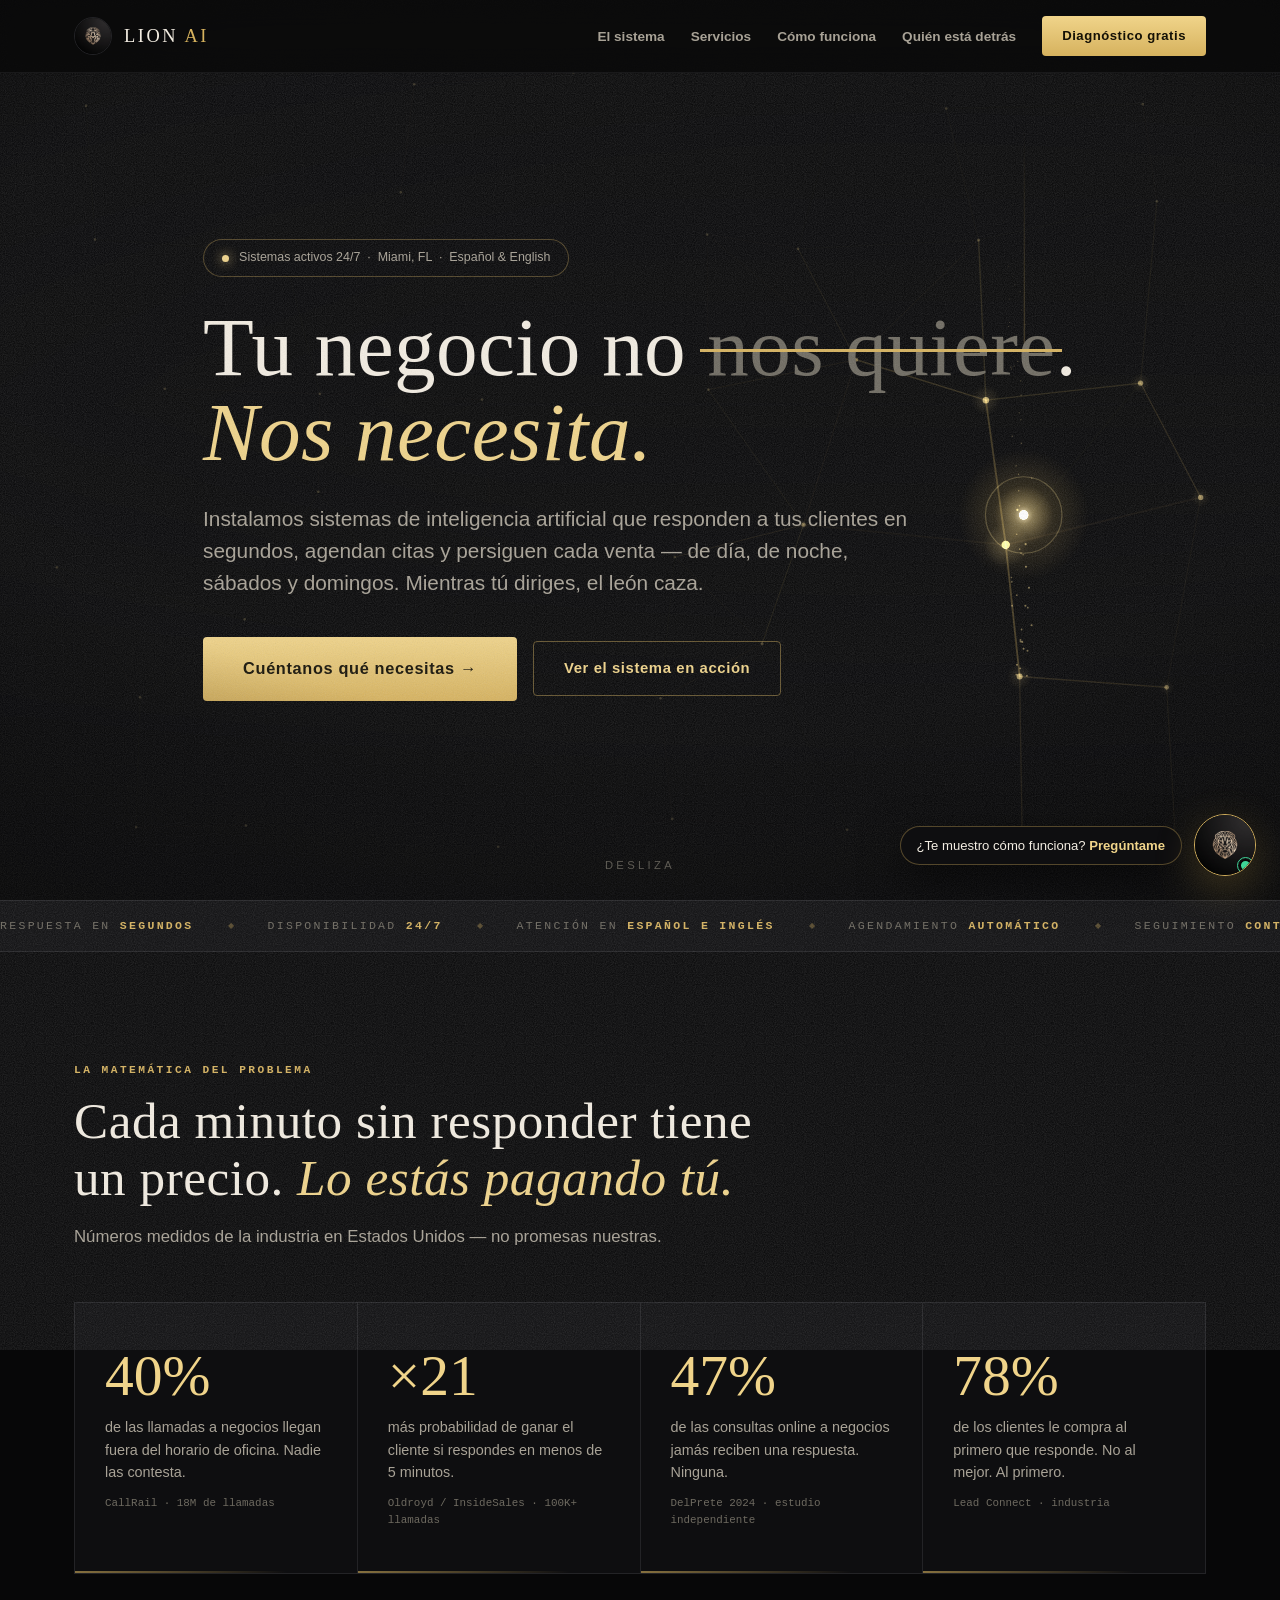
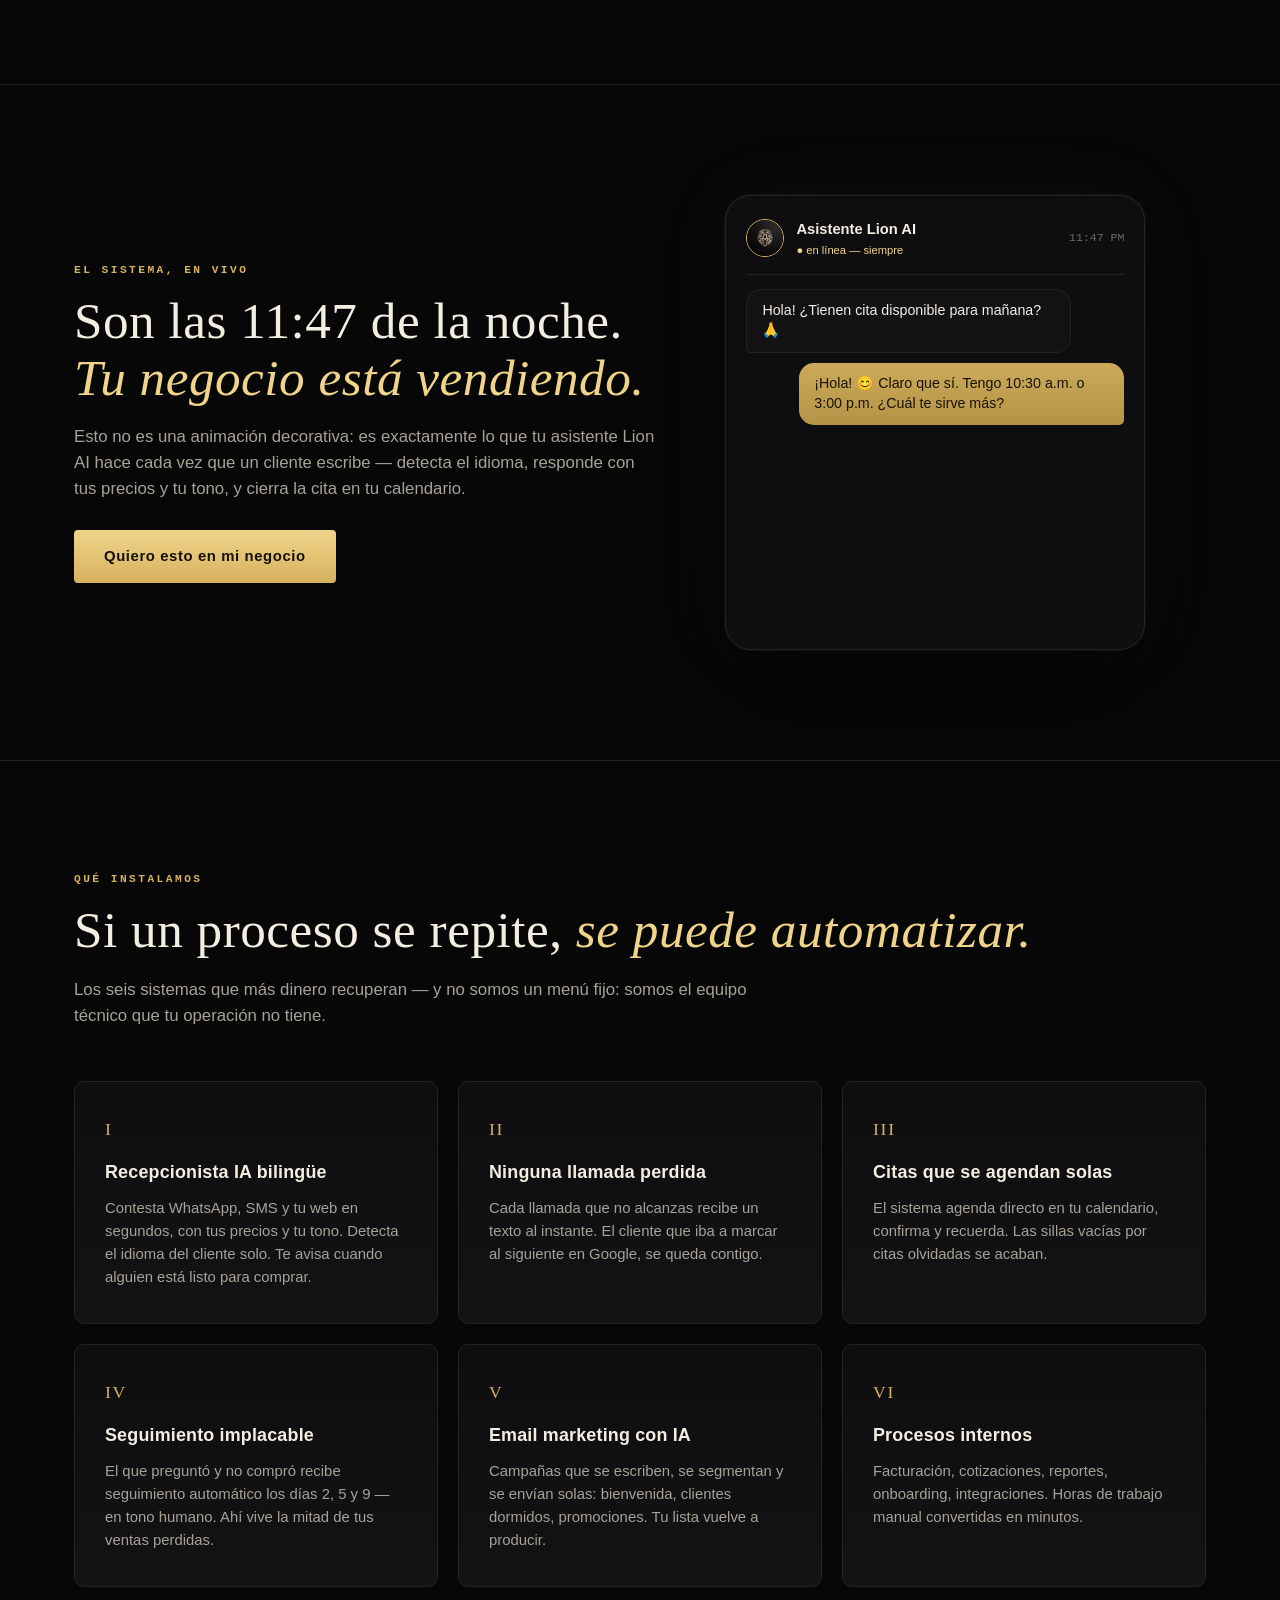
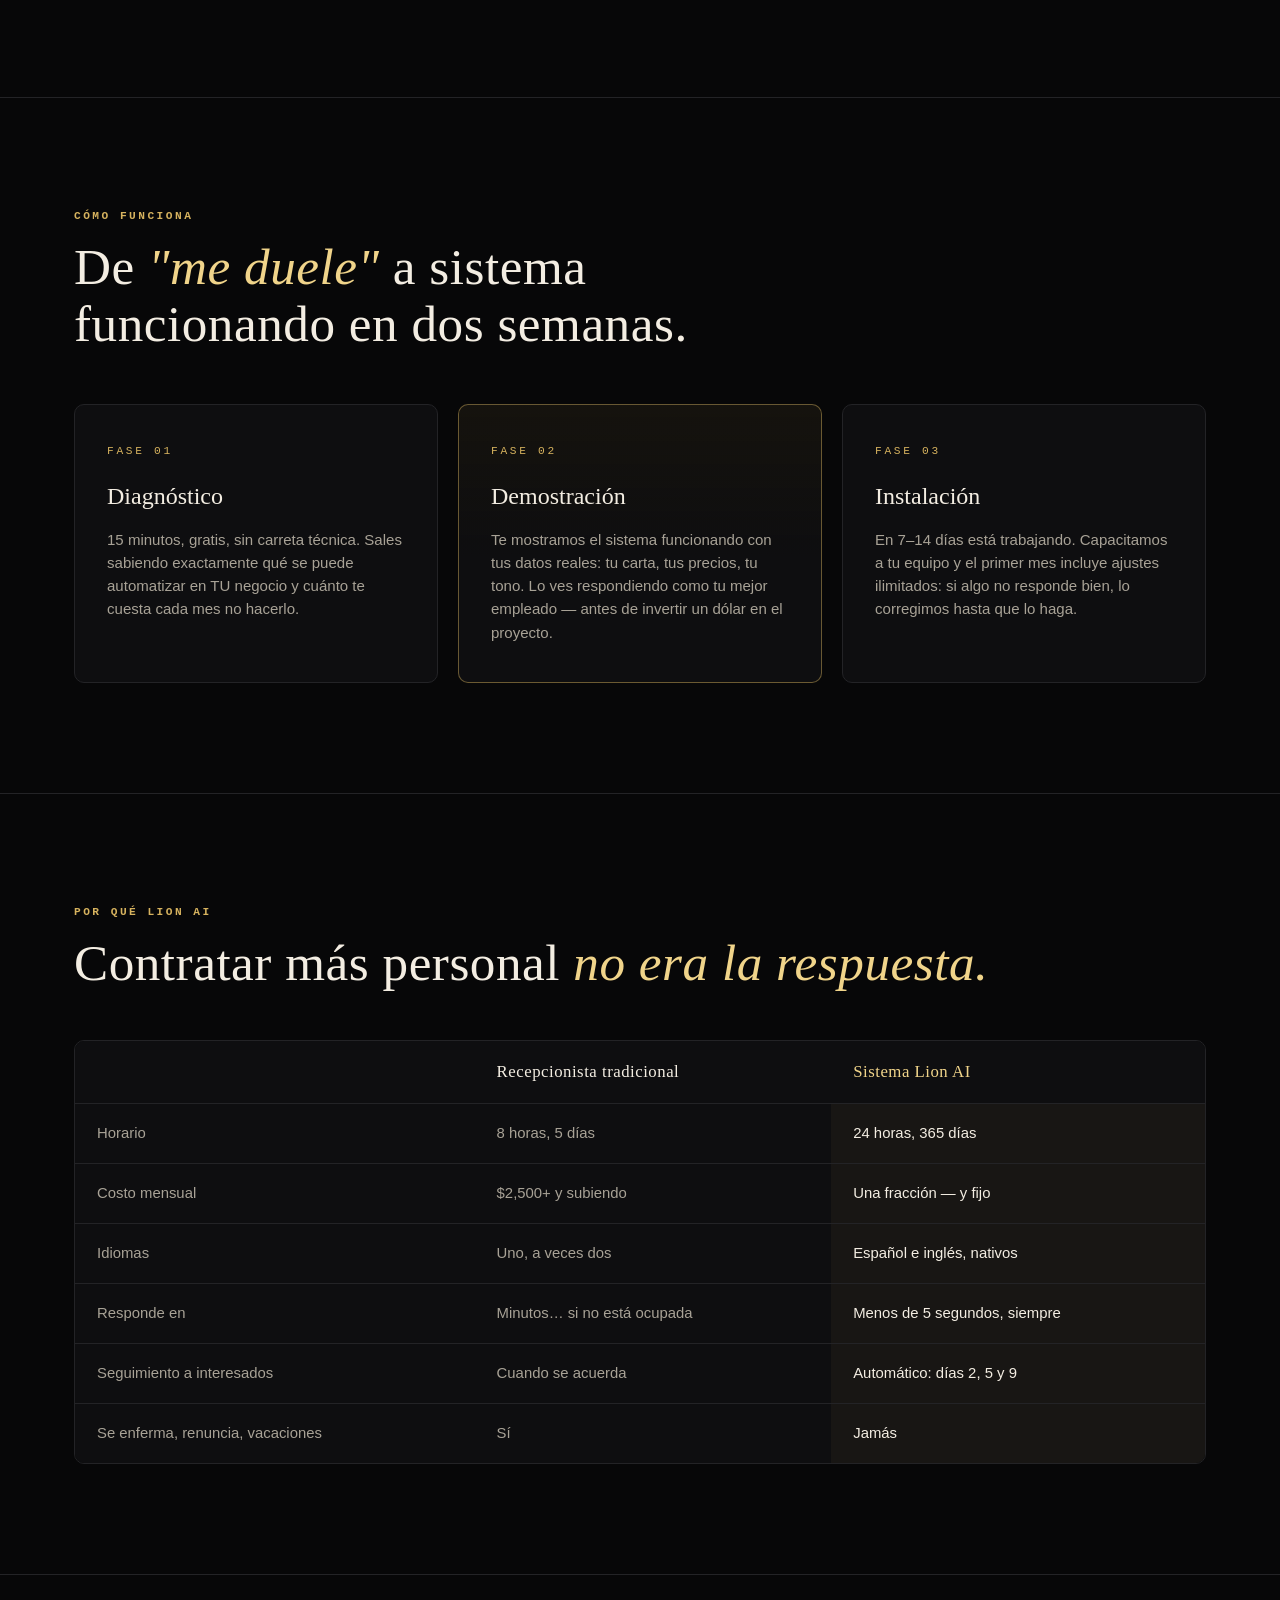
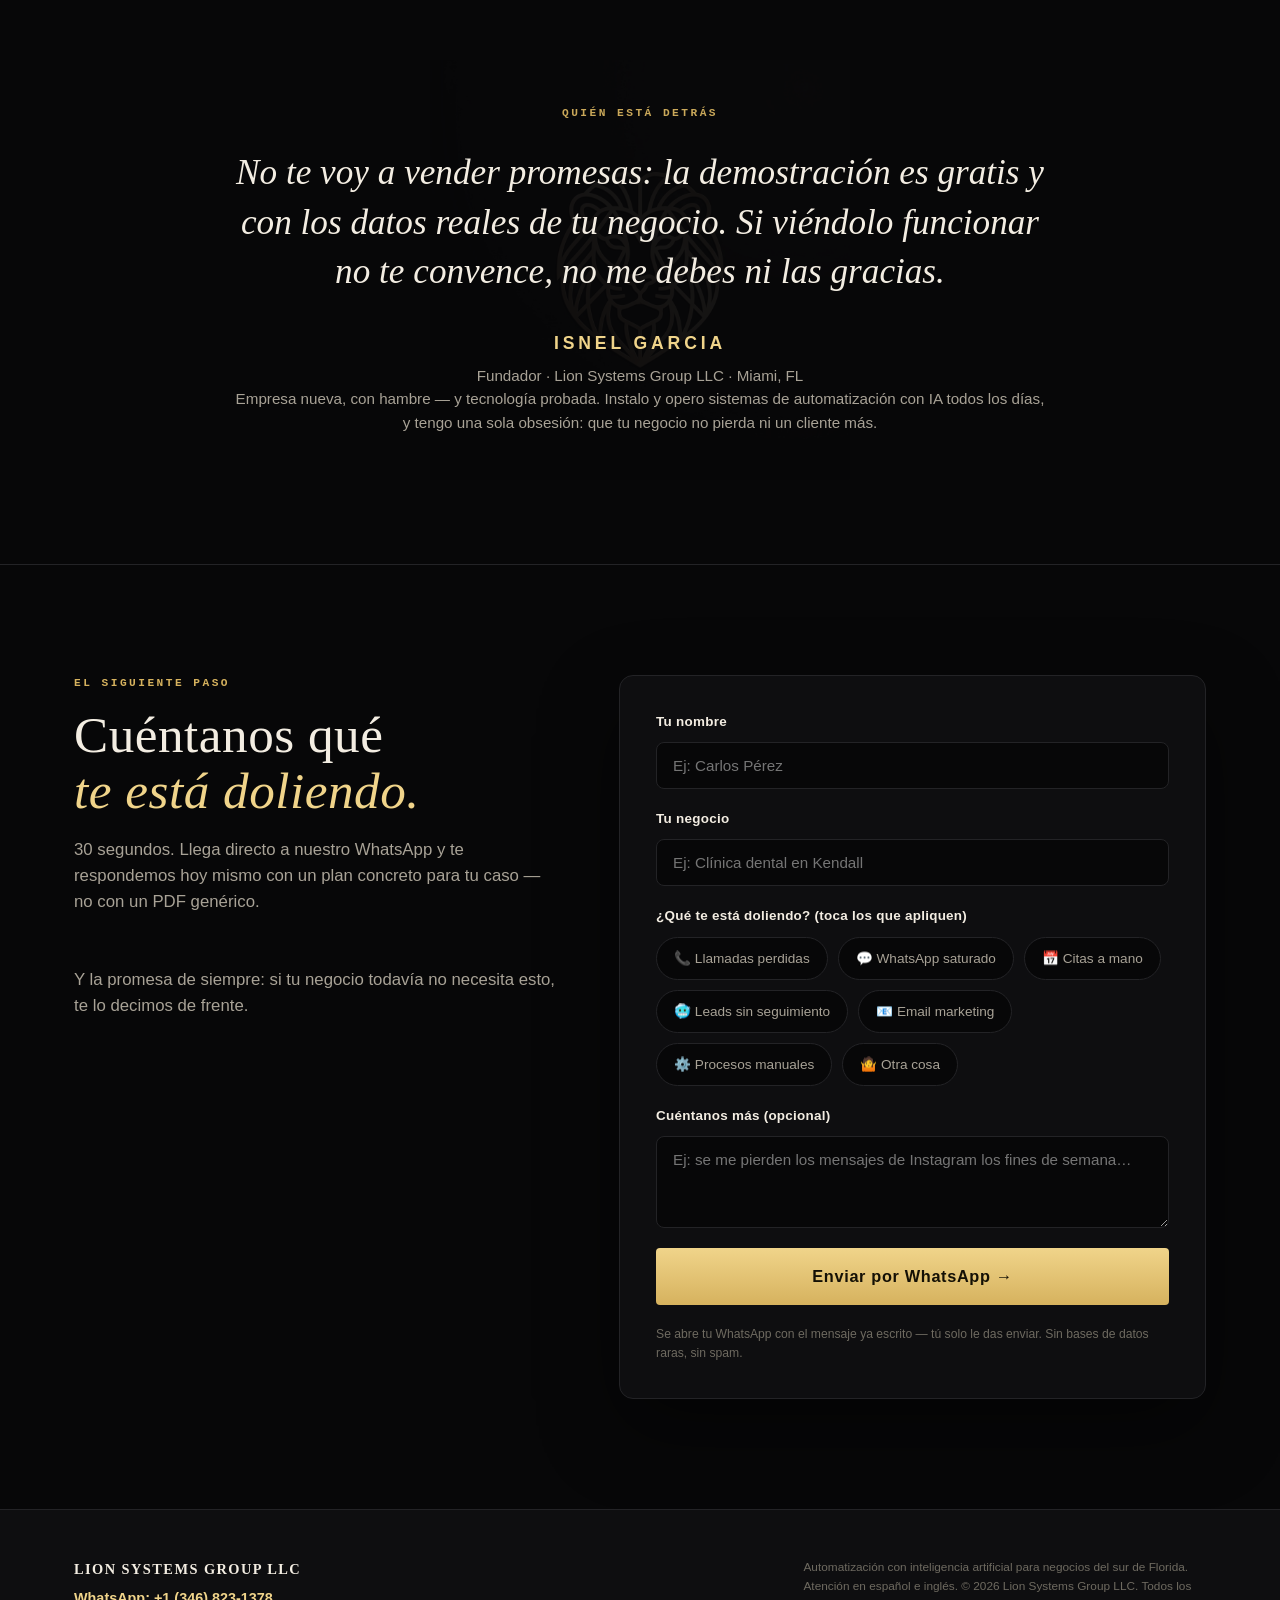
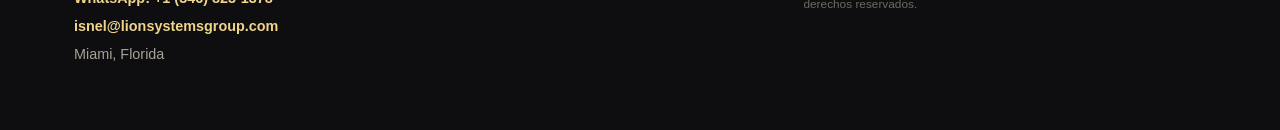
==== ai/index.html @ 7abe8a62 "Chatbot conectado a IA real via Cloudflare Worker, con respaldo local" ====
<!DOCTYPE html>
<html lang="es">
<head>
<meta charset="UTF-8">
<meta name="viewport" content="width=device-width, initial-scale=1.0">
<title>Lion AI — Sistemas de inteligencia artificial que venden por tu negocio · Miami</title>
<meta name="description" content="Lion Systems Group: asistentes de IA bilingües que responden en segundos, agendan citas y hacen seguimiento de cada cliente. 24/7. Miami, FL.">
<meta property="og:title" content="Lion AI — Tu negocio no nos quiere. Nos necesita.">
<meta property="og:description" content="Sistemas de IA que atienden, agendan y venden por ti. Miami · Español & English.">
<meta property="og:image" content="/assets/banner-hero-16x9-web.jpg">
<meta property="og:type" content="website">
<meta name="theme-color" content="#070708">
<link rel="icon" href="data:image/svg+xml,%3Csvg xmlns='http://www.w3.org/2000/svg' viewBox='0 0 100 100'%3E%3Ccircle cx='50' cy='50' r='46' fill='%23070708'/%3E%3Ccircle cx='50' cy='50' r='44' fill='none' stroke='%23D6B25E' stroke-width='4'/%3E%3Ctext x='50' y='66' font-family='Georgia,serif' font-size='44' font-weight='700' fill='%23D6B25E' text-anchor='middle'%3EL%3C/text%3E%3C/svg%3E">
<style>
  :root {
    --negro:#070708; --panel:#0E0E10; --panel2:#131316; --linea:#232326;
    --oro:#D6B25E; --oro2:#F0D48A; --oro-dim:rgba(214,178,94,.14);
    --marfil:#F3EDE2; --humo:#A8A296; --sombra:#6E6A60; --max:1180px;
  }
  * { box-sizing:border-box; margin:0; }
  html { scroll-behavior:smooth; }
  @media (prefers-reduced-motion: reduce) {
    html { scroll-behavior:auto; }
    *,*::before,*::after { animation:none !important; transition:none !important; }
  }
  body { background:var(--negro); color:var(--marfil); font-family:"Helvetica Neue",-apple-system,"Segoe UI",Arial,sans-serif; line-height:1.55; font-size:17px; overflow-x:hidden; }
  ::selection { background:var(--oro); color:#141005; }
  .serif { font-family:Didot,"Bodoni 72","Playfair Display",Georgia,serif; font-weight:400; }
  .mono { font-family:ui-monospace,"SF Mono",Menlo,monospace; font-size:.7rem; letter-spacing:.22em; text-transform:uppercase; color:var(--oro); font-weight:600; }
  .wrap { max-width:var(--max); margin:0 auto; padding:0 24px; }
  a:focus-visible,button:focus-visible,input:focus-visible,textarea:focus-visible { outline:2px solid var(--oro); outline-offset:3px; }

  /* ATMÓSFERA: grano + viñeta (profundidad de cine) */
  .atmos { position:fixed; inset:0; pointer-events:none; z-index:90; }
  .atmos::before { content:""; position:absolute; inset:-50%; opacity:.5; mix-blend-mode:overlay;
    background-image:url("data:image/svg+xml,%3Csvg xmlns='http://www.w3.org/2000/svg' width='240' height='240'%3E%3Cfilter id='n'%3E%3CfeTurbulence type='fractalNoise' baseFrequency='0.9' numOctaves='2'/%3E%3CfeColorMatrix type='saturate' values='0'/%3E%3C/filter%3E%3Crect width='240' height='240' filter='url(%23n)' opacity='0.35'/%3E%3C/svg%3E");
    animation:grano 1.2s steps(4) infinite; }
  .atmos::after { content:""; position:absolute; inset:0; background:radial-gradient(120% 90% at 50% 40%, transparent 45%, rgba(3,3,4,.6) 100%); }
  @keyframes grano { 0%{transform:translate(0,0)} 25%{transform:translate(-2%,2%)} 50%{transform:translate(2%,-2%)} 75%{transform:translate(-2%,-1%)} 100%{transform:translate(0,0)} }

  /* EL PULSO DEL SISTEMA: red neuronal de fondo que se enciende al paso del orbe */
  #pulso { position:fixed; inset:0; z-index:1; pointer-events:none; opacity:0; transition:opacity 1.2s ease; }
  #pulso.on { opacity:1; }
  main, .cinta, footer, nav, .hero .wrap { position:relative; z-index:2; }

  /* SCROLL-DRIVEN: barra de progreso dorada */
  .progreso { position:fixed; top:0; left:0; right:0; height:3px; z-index:200; background:linear-gradient(90deg,var(--oro),var(--oro2)); transform-origin:left; transform:scaleX(0); box-shadow:0 0 12px rgba(214,178,94,.5); }
  @supports (animation-timeline: scroll()) {
    .progreso { animation: crecer linear both; animation-timeline: scroll(root); }
    @keyframes crecer { to { transform:scaleX(1); } }
    .hero video { animation: heroZoom linear both; animation-timeline: scroll(root); animation-range: 0 100vh; }
    @keyframes heroZoom { to { transform:scale(1.18); opacity:.25; } }
    .phone { animation: flotar linear both; animation-timeline: view(); animation-range: entry 0% cover 60%; }
    .card, .stat, .fase { animation: flotarSuave linear both; animation-timeline: view(); animation-range: entry 0% cover 45%; }
    @keyframes flotar { from { transform:translateY(46px); } to { transform:translateY(-12px); } }
    @keyframes flotarSuave { from { transform:translateY(30px); } to { transform:translateY(0); } }
  }
  @media (prefers-reduced-motion:reduce){ .progreso, .hero video, .fundador .foto img, .phone { animation:none !important; } }

  nav { position:fixed; top:0; left:0; right:0; z-index:100; background:rgba(7,7,8,.72); backdrop-filter:blur(14px); border-bottom:1px solid rgba(35,35,38,.6); transition:background .3s; }
  nav .wrap { display:flex; justify-content:space-between; align-items:center; padding-top:16px; padding-bottom:16px; }
  .logo { display:flex; align-items:center; gap:12px; text-decoration:none; color:var(--marfil); }
  .logo img { width:38px; height:38px; border-radius:50%; border:1px solid var(--linea); }
  .logo b { font-family:Didot,"Bodoni 72",Georgia,serif; font-weight:400; font-size:1.15rem; letter-spacing:.14em; }
  .logo b span { color:var(--oro); }
  .navlinks { display:flex; gap:26px; align-items:center; }
  .navlinks > a:not(.btn) { color:var(--humo); text-decoration:none; font-size:.85rem; font-weight:600; transition:color .15s; }
  .navlinks > a:not(.btn):hover { color:var(--oro2); }
  @media (max-width:820px) { .navlinks > a:not(.btn) { display:none; } }

  .btn { display:inline-block; padding:15px 30px; border-radius:4px; text-decoration:none; font-weight:700; font-size:.93rem; letter-spacing:.04em; background:linear-gradient(180deg,var(--oro2),var(--oro)); color:#141005; border:none; cursor:pointer; font-family:inherit; transition:transform .15s, box-shadow .2s; }
  .btn:hover { transform:translateY(-2px); box-shadow:0 12px 40px rgba(214,178,94,.3); }
  .btn.ghost { background:transparent; color:var(--oro2); border:1px solid rgba(214,178,94,.45); }
  .btn.ghost:hover { border-color:var(--oro2); box-shadow:none; }
  .btn.small { padding:10px 20px; font-size:.82rem; }
  .btn.big { padding:19px 40px; font-size:1.02rem; }

  /* HERO */
  .hero { position:relative; min-height:100svh; display:flex; align-items:center; overflow:hidden; }
  .hero video, .hero .vfallback { position:absolute; inset:0; width:100%; height:100%; object-fit:cover; opacity:.5; }
  .hero::after { content:""; position:absolute; inset:0; background:linear-gradient(180deg,rgba(7,7,8,.75) 0%,rgba(7,7,8,.25) 45%,var(--negro) 96%),radial-gradient(90% 60% at 70% 40%,transparent 40%,rgba(7,7,8,.5) 100%); }
  .hero .wrap { position:relative; z-index:2; padding-top:120px; padding-bottom:80px; }
  .eyebrow { display:inline-flex; align-items:center; gap:10px; border:1px solid rgba(214,178,94,.35); border-radius:999px; padding:8px 18px; font-size:.78rem; color:var(--humo); background:rgba(7,7,8,.5); margin-bottom:28px; }
  .eyebrow i { width:7px; height:7px; border-radius:50%; background:var(--oro2); box-shadow:0 0 12px var(--oro2); animation:puls 2.2s infinite; }
  @keyframes puls { 50% { opacity:.4 } }
  h1 { font-size:clamp(2.6rem,6.8vw,5.2rem); line-height:1.02; letter-spacing:.005em; max-width:12.5em; text-wrap:balance; }
  h1 .tach { color:var(--sombra); position:relative; white-space:nowrap; }
  h1 .tach::after { content:""; position:absolute; left:-2%; right:-2%; top:52%; height:3px; background:var(--oro); transform:scaleX(0); transform-origin:left; animation:tachar .8s 1s ease forwards; }
  @keyframes tachar { to { transform:scaleX(1); } }
  h1 em { font-style:italic; color:var(--oro2); }
  .hero p.lede { font-size:clamp(1.02rem,1.8vw,1.3rem); color:var(--humo); max-width:34em; margin:28px 0 38px; }
  .hero .linea-load { opacity:0; transform:translateY(26px); animation:subir .8s ease forwards; }
  .hero .d1{animation-delay:.1s} .hero .d2{animation-delay:.25s} .hero .d3{animation-delay:.4s} .hero .d4{animation-delay:.55s}
  @keyframes subir { to { opacity:1; transform:none; } }
  .cta-row { display:flex; gap:16px; flex-wrap:wrap; align-items:center; }
  .scrollhint { position:absolute; bottom:26px; left:50%; transform:translateX(-50%); z-index:2; color:var(--sombra); font-size:.7rem; letter-spacing:.3em; text-transform:uppercase; animation:puls 2.6s infinite; }

  /* CINTA */
  .cinta { border-top:1px solid var(--linea); border-bottom:1px solid var(--linea); background:var(--panel); overflow:hidden; padding:16px 0; }
  .cinta-inner { display:flex; align-items:center; gap:34px; white-space:nowrap; width:max-content; animation:rodar 44s linear infinite; }
  @keyframes rodar { to { transform:translateX(-50%); } }
  .cinta span { font-family:ui-monospace,Menlo,monospace; font-size:.72rem; letter-spacing:.2em; text-transform:uppercase; color:var(--sombra); }
  .cinta b { color:var(--oro); font-weight:600; }
  .cinta .sep { color:rgba(214,178,94,.35); font-size:.5rem; letter-spacing:0; }

  section { padding:110px 0; position:relative; }
  .sec-line { border-top:1px solid var(--linea); }
  h2 { font-size:clamp(1.9rem,4.2vw,3.2rem); letter-spacing:.01em; margin:14px 0 18px; text-wrap:balance; max-width:19em; line-height:1.1; }
  h2 em { font-style:italic; color:var(--oro2); }
  .sub { color:var(--humo); max-width:42em; margin-bottom:52px; font-size:1.05rem; }
  .reveal { opacity:0; transform:translateY(26px); transition:opacity .7s ease, transform .7s ease; }
  .reveal.in { opacity:1; transform:none; }
  @media (prefers-reduced-motion:reduce){ .reveal{opacity:1;transform:none;} }

  /* STATS */
  .stats { display:grid; grid-template-columns:repeat(auto-fit,minmax(220px,1fr)); gap:1px; background:var(--linea); border:1px solid var(--linea); }
  .stat { background:var(--panel); padding:44px 30px; position:relative; overflow:hidden; }
  .stat::before { content:""; position:absolute; inset:auto 0 0 0; height:2px; background:linear-gradient(90deg,var(--oro),transparent 75%); opacity:.6; }
  .stat .n { font-family:Didot,"Bodoni 72",Georgia,serif; font-size:clamp(2.6rem,4.5vw,3.8rem); color:var(--oro2); line-height:1; font-variant-numeric:tabular-nums; }
  .stat p { color:var(--humo); font-size:.9rem; margin-top:12px; max-width:20em; }
  .stat small { display:block; margin-top:12px; color:var(--sombra); font-size:.68rem; font-family:ui-monospace,Menlo,monospace; }

  /* CHAT DEMO */
  .demo-grid { display:grid; grid-template-columns:minmax(0,5.5fr) minmax(0,4.5fr); gap:64px; align-items:center; }
  @media (max-width:900px){ .demo-grid{grid-template-columns:1fr;} }
  .phone { background:var(--panel); border:1px solid var(--linea); border-radius:26px; padding:20px; box-shadow:0 40px 100px rgba(0,0,0,.6), 0 0 0 1px rgba(214,178,94,.08), 0 0 80px rgba(214,178,94,.06); max-width:420px; }
  .phone-top { display:flex; align-items:center; gap:12px; padding-bottom:14px; border-bottom:1px solid var(--linea); margin-bottom:14px; }
  .phone-ava { width:38px; height:38px; border-radius:50%; overflow:hidden; border:1px solid var(--oro); }
  .phone-ava img { width:100%; height:100%; object-fit:cover; }
  .phone-top strong { font-size:.92rem; }
  .phone-top small { display:block; color:var(--oro2); font-size:.7rem; }
  .phone-hora { margin-left:auto; font-family:ui-monospace,Menlo,monospace; font-size:.72rem; color:var(--sombra); }
  .chat { display:flex; flex-direction:column; gap:10px; min-height:340px; }
  .msg { max-width:86%; padding:11px 15px; border-radius:15px; font-size:.89rem; line-height:1.4; opacity:0; transform:translateY(10px) scale(.97); transition:opacity .35s, transform .35s; }
  .msg.visible { opacity:1; transform:none; }
  .msg.cliente { align-self:flex-start; background:var(--panel2); border:1px solid var(--linea); border-bottom-left-radius:5px; }
  .msg.ia { align-self:flex-end; background:linear-gradient(180deg,rgba(214,178,94,.95),rgba(190,155,74,.95)); color:#171204; border-bottom-right-radius:5px; font-weight:500; }
  .msg.sistema { align-self:center; background:transparent; color:var(--sombra); font-size:.73rem; font-family:ui-monospace,Menlo,monospace; text-align:center; }
  .typing { display:inline-flex; gap:4px; align-items:center; }
  .typing i { width:6px; height:6px; border-radius:50%; background:#171204; opacity:.5; animation:tp 1s infinite; }
  .typing i:nth-child(2){animation-delay:.18s} .typing i:nth-child(3){animation-delay:.36s}
  @keyframes tp { 50% { transform:translateY(-4px); opacity:1 } }

  /* SERVICIOS */
  .grid3 { display:grid; gap:20px; grid-template-columns:repeat(auto-fit,minmax(300px,1fr)); }
  .card { background:linear-gradient(180deg,var(--panel),var(--panel2)); border:1px solid var(--linea); border-radius:10px; padding:34px 30px; position:relative; overflow:hidden; transition:transform .25s, border-color .25s, box-shadow .25s; }
  .card::before { content:""; position:absolute; top:0; left:0; right:0; height:1px; background:linear-gradient(90deg,transparent,rgba(214,178,94,.6),transparent); opacity:0; transition:opacity .25s; }
  .card:hover { transform:translateY(-6px); border-color:rgba(214,178,94,.4); box-shadow:0 24px 60px rgba(0,0,0,.5); }
  .card:hover::before { opacity:1; }
  .card .num { font-family:Didot,"Bodoni 72",Georgia,serif; color:var(--oro); font-size:1.1rem; letter-spacing:.1em; margin-bottom:16px; display:block; }
  .card h3 { font-size:1.12rem; margin-bottom:10px; letter-spacing:.01em; }
  .card p { color:var(--humo); font-size:.93rem; }

  /* PROCESO */
  .fases { display:grid; grid-template-columns:repeat(auto-fit,minmax(280px,1fr)); gap:20px; counter-reset:fase; }
  .fase { background:var(--panel); border:1px solid var(--linea); border-radius:10px; padding:38px 32px; position:relative; }
  .fase::before { counter-increment:fase; content:"Fase 0" counter(fase); font-family:ui-monospace,Menlo,monospace; font-size:.7rem; letter-spacing:.24em; text-transform:uppercase; color:var(--oro); display:block; margin-bottom:18px; }
  .fase h3 { font-family:Didot,"Bodoni 72",Georgia,serif; font-weight:400; font-size:1.5rem; margin-bottom:12px; }
  .fase p { color:var(--humo); font-size:.94rem; }
  .fase.destacada { border-color:rgba(214,178,94,.45); background:linear-gradient(180deg,rgba(214,178,94,.07),var(--panel) 55%); }

  /* COMPARATIVA */
  .tabla-shell { overflow-x:auto; border:1px solid var(--linea); border-radius:10px; }
  table.comp { width:100%; border-collapse:collapse; min-width:640px; background:var(--panel); }
  .comp th, .comp td { padding:18px 22px; text-align:left; border-bottom:1px solid var(--linea); font-size:.93rem; }
  .comp th { font-family:Didot,"Bodoni 72",Georgia,serif; font-weight:400; font-size:1.05rem; letter-spacing:.03em; }
  .comp th.lion { color:var(--oro2); }
  .comp td { color:var(--humo); }
  .comp td.lion { color:var(--marfil); background:rgba(214,178,94,.05); }
  .comp tr:last-child td { border-bottom:none; }

  /* FUNDADOR */
  .fundador { position:relative; text-align:center; max-width:820px; margin:0 auto; padding:20px 0; }
  .fundador .marca-agua { position:absolute; top:50%; left:50%; transform:translate(-50%,-50%); width:min(420px,80vw); opacity:.06; pointer-events:none; }
  .fundador blockquote { position:relative; font-family:Didot,"Bodoni 72",Georgia,serif; font-size:clamp(1.4rem,3vw,2.2rem); line-height:1.4; font-style:italic; color:var(--marfil); margin-top:26px; }
  .fundador .quien { position:relative; margin-top:34px; color:var(--humo); font-size:.95rem; }
  .fundador .quien b { color:var(--oro2); display:block; font-size:1.1rem; margin-bottom:6px; letter-spacing:.22em; }

  /* FORM */
  .form-shell { display:grid; grid-template-columns:minmax(0,5fr) minmax(0,6fr); gap:56px; align-items:start; }
  @media (max-width:860px){ .form-shell{grid-template-columns:1fr;} }
  form { background:var(--panel); border:1px solid var(--linea); border-radius:14px; padding:36px; display:grid; gap:20px; box-shadow:0 30px 80px rgba(0,0,0,.45); }
  label { font-size:.84rem; font-weight:700; display:grid; gap:9px; letter-spacing:.02em; }
  input, textarea { background:var(--negro); border:1px solid var(--linea); border-radius:8px; padding:14px 16px; color:var(--marfil); font-family:inherit; font-size:.95rem; width:100%; transition:border-color .15s; }
  input:hover, textarea:hover, input:focus, textarea:focus { border-color:rgba(214,178,94,.5); }
  textarea { resize:vertical; min-height:92px; }
  .chips { display:flex; flex-wrap:wrap; gap:10px; }
  .chip { border:1px solid var(--linea); border-radius:999px; padding:10px 17px; font-size:.85rem; color:var(--humo); cursor:pointer; user-select:none; transition:all .15s; background:var(--negro); }
  .chip:hover { border-color:rgba(214,178,94,.5); color:var(--marfil); }
  .chip.on { background:linear-gradient(180deg,var(--oro2),var(--oro)); color:#171204; border-color:var(--oro); font-weight:700; }
  .form-nota { font-size:.76rem; color:var(--sombra); }

  /* ===== CHATBOX LION AI ===== */
  #lanza { position:fixed; right:24px; bottom:24px; z-index:300; display:flex; align-items:center; gap:12px; cursor:pointer; background:none; border:none; padding:0; }
  #lanza .globo { background:var(--panel); border:1px solid rgba(214,178,94,.35); color:var(--marfil); font-size:.82rem; padding:11px 16px; border-radius:999px; box-shadow:0 14px 40px rgba(0,0,0,.5); white-space:nowrap; animation:asoma .5s 2.2s both; }
  #lanza .globo b { color:var(--oro2); }
  @keyframes asoma { from { opacity:0; transform:translateX(14px); } }
  #lanza .disco { width:62px; height:62px; border-radius:50%; overflow:hidden; border:1.5px solid var(--oro); position:relative; box-shadow:0 12px 40px rgba(214,178,94,.28), 0 8px 30px rgba(0,0,0,.6); transition:transform .25s; flex:none; }
  #lanza:hover .disco { transform:scale(1.06); }
  #lanza .disco img { width:100%; height:100%; object-fit:cover; }
  #lanza .vivo { position:absolute; right:3px; bottom:3px; width:13px; height:13px; border-radius:50%; background:#3ED598; border:2px solid var(--negro); }
  #lanza .vivo::after { content:""; position:absolute; inset:-4px; border-radius:50%; border:1px solid #3ED598; animation:onda 2s infinite; }
  @keyframes onda { 0%{transform:scale(.8);opacity:.9} 100%{transform:scale(1.9);opacity:0} }
  #lanza.oculto { opacity:0; pointer-events:none; transform:scale(.85); transition:.3s; }
  @media (max-width:520px){ #lanza .globo { display:none; } }

  #chatbox { position:fixed; right:24px; bottom:24px; z-index:301; width:min(392px,calc(100vw - 28px));
    padding:0; margin:0; border-top:none;   /* anula la regla global de section */
    height:auto; max-height:min(560px,calc(100vh - 36px)); justify-content:flex-start;
    background:linear-gradient(180deg,rgba(16,16,19,.97),rgba(8,8,9,.99)); backdrop-filter:blur(20px);
    border:1px solid rgba(214,178,94,.3); border-radius:18px; box-shadow:0 40px 110px rgba(0,0,0,.7), 0 0 0 1px rgba(214,178,94,.06), 0 0 90px rgba(214,178,94,.07);
    display:flex; flex-direction:column; overflow:hidden; opacity:0; transform:translateY(24px) scale(.97); pointer-events:none; transition:opacity .32s var(--ez,ease), transform .32s cubic-bezier(.2,.8,.3,1); }
  #chatbox.abierto { opacity:1; transform:none; pointer-events:auto; }
  .cb-top { display:flex; align-items:center; gap:11px; padding:13px 16px; border-bottom:1px solid rgba(214,178,94,.14); background:linear-gradient(180deg,rgba(214,178,94,.07),transparent); flex:0 0 auto; }
  .cb-top .av { width:36px; height:36px; border-radius:50%; overflow:hidden; border:1px solid var(--oro); flex:none; }
  .cb-top .av img { width:100%; height:100%; object-fit:cover; }
  .cb-top .quien { flex:1; min-width:0; }
  .cb-top strong { display:block; font-family:Didot,"Bodoni 72",Georgia,serif; font-size:.98rem; letter-spacing:.04em; line-height:1.25; }
  .cb-top small { color:#3ED598; font-size:.67rem; letter-spacing:.04em; }
  .cb-x { background:none; border:none; color:var(--sombra); font-size:1.5rem; cursor:pointer; line-height:1; padding:4px 6px; border-radius:6px; transition:color .15s; }
  .cb-x:hover { color:var(--oro2); }
  /* crece con la conversación; al llegar al tope del panel, hace scroll interno */
  .cb-msgs { flex:0 1 auto; min-height:0; overflow-y:auto; padding:16px; display:flex; flex-direction:column; gap:10px; scrollbar-width:thin; scrollbar-color:rgba(214,178,94,.3) transparent; }
  .cb-msgs::-webkit-scrollbar { width:5px; }
  .cb-msgs::-webkit-scrollbar-thumb { background:rgba(214,178,94,.3); border-radius:4px; }
  .cb-b { max-width:88%; padding:11px 14px; border-radius:15px; font-size:.87rem; line-height:1.48; animation:entra .35s cubic-bezier(.2,.8,.3,1) both; word-break:break-word; }
  @keyframes entra { from { opacity:0; transform:translateY(10px) scale(.97); } }
  .cb-b.bot { align-self:flex-start; background:var(--panel2); border:1px solid rgba(255,255,255,.06); border-bottom-left-radius:5px; color:var(--marfil); }
  .cb-b.yo { align-self:flex-end; background:linear-gradient(180deg,var(--oro2),var(--oro)); color:#161104; border-bottom-right-radius:5px; font-weight:500; }
  .cb-b.dato { align-self:flex-start; background:rgba(214,178,94,.08); border:1px solid rgba(214,178,94,.25); border-radius:12px; color:var(--oro2); font-size:.84rem; max-width:92%; }
  .cb-esc { align-self:flex-start; display:inline-flex; gap:5px; padding:14px 16px; background:var(--panel2); border:1px solid rgba(255,255,255,.06); border-radius:15px; border-bottom-left-radius:5px; }
  .cb-esc i { width:6px; height:6px; border-radius:50%; background:var(--oro); animation:tp2 1s infinite; }
  .cb-esc i:nth-child(2){animation-delay:.16s} .cb-esc i:nth-child(3){animation-delay:.32s}
  @keyframes tp2 { 50%{transform:translateY(-5px);opacity:1} 0%,100%{opacity:.45} }
  .cb-chips { display:flex; flex-wrap:wrap; gap:7px; padding:0 16px; flex:0 0 auto; max-height:118px; overflow-y:auto; scrollbar-width:none; }
  .cb-chips::-webkit-scrollbar { display:none; }
  .cb-chips:not(:empty) { padding-bottom:12px; padding-top:2px; }
  .cb-chip { background:transparent; border:1px solid rgba(214,178,94,.3); color:var(--oro2); font-family:inherit; font-size:.78rem; line-height:1.2; padding:8px 13px; border-radius:999px; cursor:pointer; transition:all .18s; animation:entra .3s both; }
  .cb-chip:hover { background:rgba(214,178,94,.14); border-color:var(--oro2); transform:translateY(-1px); }
  .cb-abajo { border-top:1px solid rgba(255,255,255,.06); padding:10px 12px 12px; display:flex; gap:9px; align-items:center; flex:0 0 auto; background:rgba(7,7,8,.6); }
  .cb-abajo input { flex:1; min-width:0; background:var(--negro); border:1px solid var(--linea); border-radius:999px; padding:11px 15px; color:var(--marfil); font-family:inherit; font-size:.87rem; }
  .cb-abajo input:focus { border-color:rgba(214,178,94,.5); outline:none; }
  .cb-enviar { width:38px; height:38px; border-radius:50%; border:none; background:linear-gradient(180deg,var(--oro2),var(--oro)); color:#161104; font-size:1rem; cursor:pointer; flex:none; transition:transform .15s; display:grid; place-items:center; }
  .cb-enviar:hover { transform:scale(1.07); }
  .cb-pie { display:none; }
  .cb-cta { display:block; text-align:center; background:linear-gradient(180deg,var(--oro2),var(--oro)); color:#161104; font-weight:700; text-decoration:none; padding:13px; border-radius:10px; margin-top:4px; font-size:.9rem; animation:entra .35s both; }

  footer { border-top:1px solid var(--linea); padding:48px 0 64px; background:var(--panel); }
  footer .wrap { display:flex; flex-wrap:wrap; gap:30px; justify-content:space-between; align-items:flex-start; }
  footer a { color:var(--oro2); text-decoration:none; font-weight:600; }
  footer .col { display:grid; gap:6px; font-size:.9rem; color:var(--humo); }
  footer .tiny { font-size:.74rem; color:var(--sombra); max-width:34em; }
</style>
</head>
<body>
<div class="progreso" id="progreso" aria-hidden="true"></div>
<canvas id="pulso" aria-hidden="true"></canvas>
<div class="atmos" aria-hidden="true"></div>

<nav id="nav">
  <div class="wrap">
    <a class="logo" href="#top"><img src="/assets/logo-emblema-1x1-web.jpg" alt="Lion AI"><b>LION <span>AI</span></b></a>
    <div class="navlinks">
      <a href="#sistema">El sistema</a>
      <a href="#servicios">Servicios</a>
      <a href="#proceso">Cómo funciona</a>
      <a href="#fundador">Quién está detrás</a>
      <a class="btn small" href="#hablemos">Diagnóstico gratis</a>
    </div>
  </div>
</nav>

<header class="hero" id="top">
  <video autoplay muted loop playsinline poster="assets/lion-poster.jpg" id="herovideo">
    <source src="/assets/lion-video.mp4" type="video/mp4">
  </video>
  <div class="wrap">
    <div class="eyebrow linea-load d1"><i></i> Sistemas activos 24/7 &nbsp;·&nbsp; Miami, FL &nbsp;·&nbsp; Español &amp; English</div>
    <h1 class="serif">
      <span class="linea-load d2" style="display:block">Tu negocio no <span class="tach">nos quiere</span>.</span>
      <span class="linea-load d3" style="display:block"><em>Nos necesita.</em></span>
    </h1>
    <p class="lede linea-load d3">Instalamos sistemas de inteligencia artificial que responden a tus clientes en segundos, agendan citas y persiguen cada venta — de día, de noche, sábados y domingos. Mientras tú diriges, el león caza.</p>
    <div class="cta-row linea-load d4">
      <a class="btn big" href="#hablemos">Cuéntanos qué necesitas →</a>
      <a class="btn ghost" href="#sistema">Ver el sistema en acción</a>
    </div>
  </div>
  <div class="scrollhint">Desliza</div>
</header>

<div class="cinta" aria-hidden="true">
  <div class="cinta-inner" id="cinta">
    <span>Respuesta en <b>segundos</b></span><span class="sep">◆</span><span>Disponibilidad <b>24/7</b></span><span class="sep">◆</span><span>Atención en <b>español e inglés</b></span><span class="sep">◆</span><span>Agendamiento <b>automático</b></span><span class="sep">◆</span><span>Seguimiento <b>continuo</b></span><span class="sep">◆</span><span>Cero llamadas <b>perdidas</b></span><span class="sep">◆</span><span>Lion Systems Group <b>· Miami, FL</b></span><span class="sep">◆</span>
  </div>
</div>

<section>
  <div class="wrap">
    <div class="mono reveal">La matemática del problema</div>
    <h2 class="serif reveal">Cada minuto sin responder tiene un precio. <em>Lo estás pagando tú.</em></h2>
    <p class="sub reveal">Números medidos de la industria en Estados Unidos — no promesas nuestras.</p>
    <div class="stats">
      <div class="stat reveal"><div class="n" data-count="40" data-suffix="%">0%</div><p>de las llamadas a negocios llegan fuera del horario de oficina. Nadie las contesta.</p><small>CallRail · 18M de llamadas</small></div>
      <div class="stat reveal"><div class="n" data-count="21" data-prefix="×">×0</div><p>más probabilidad de ganar el cliente si respondes en menos de 5 minutos.</p><small>Oldroyd / InsideSales · 100K+ llamadas</small></div>
      <div class="stat reveal"><div class="n" data-count="47" data-suffix="%">0%</div><p>de las consultas online a negocios jamás reciben una respuesta. Ninguna.</p><small>DelPrete 2024 · estudio independiente</small></div>
      <div class="stat reveal"><div class="n" data-count="78" data-suffix="%">0%</div><p>de los clientes le compra al primero que responde. No al mejor. Al primero.</p><small>Lead Connect · industria</small></div>
    </div>
  </div>
</section>

<section class="sec-line" id="sistema">
  <div class="wrap">
    <div class="demo-grid">
      <div>
        <div class="mono reveal">El sistema, en vivo</div>
        <h2 class="serif reveal">Son las 11:47 de la noche. <em>Tu negocio está vendiendo.</em></h2>
        <p class="sub reveal" style="margin-bottom:28px">Esto no es una animación decorativa: es exactamente lo que tu asistente Lion AI hace cada vez que un cliente escribe — detecta el idioma, responde con tus precios y tu tono, y cierra la cita en tu calendario.</p>
        <a class="btn reveal" href="#hablemos">Quiero esto en mi negocio</a>
      </div>
      <div class="phone reveal" aria-label="Demostración del asistente respondiendo a las 11:47 PM">
        <div class="phone-top">
          <div class="phone-ava"><img src="/assets/logo-emblema-1x1-web.jpg" alt=""></div>
          <div><strong>Asistente Lion AI</strong><small>● en línea — siempre</small></div>
          <span class="phone-hora">11:47 PM</span>
        </div>
        <div class="chat" id="chat"></div>
      </div>
    </div>
  </div>
</section>

<section class="sec-line" id="servicios">
  <div class="wrap">
    <div class="mono reveal">Qué instalamos</div>
    <h2 class="serif reveal">Si un proceso se repite, <em>se puede automatizar.</em></h2>
    <p class="sub reveal">Los seis sistemas que más dinero recuperan — y no somos un menú fijo: somos el equipo técnico que tu operación no tiene.</p>
    <div class="grid3">
      <div class="card reveal"><span class="num">I</span><h3>Recepcionista IA bilingüe</h3><p>Contesta WhatsApp, SMS y tu web en segundos, con tus precios y tu tono. Detecta el idioma del cliente solo. Te avisa cuando alguien está listo para comprar.</p></div>
      <div class="card reveal"><span class="num">II</span><h3>Ninguna llamada perdida</h3><p>Cada llamada que no alcanzas recibe un texto al instante. El cliente que iba a marcar al siguiente en Google, se queda contigo.</p></div>
      <div class="card reveal"><span class="num">III</span><h3>Citas que se agendan solas</h3><p>El sistema agenda directo en tu calendario, confirma y recuerda. Las sillas vacías por citas olvidadas se acaban.</p></div>
      <div class="card reveal"><span class="num">IV</span><h3>Seguimiento implacable</h3><p>El que preguntó y no compró recibe seguimiento automático los días 2, 5 y 9 — en tono humano. Ahí vive la mitad de tus ventas perdidas.</p></div>
      <div class="card reveal"><span class="num">V</span><h3>Email marketing con IA</h3><p>Campañas que se escriben, se segmentan y se envían solas: bienvenida, clientes dormidos, promociones. Tu lista vuelve a producir.</p></div>
      <div class="card reveal"><span class="num">VI</span><h3>Procesos internos</h3><p>Facturación, cotizaciones, reportes, onboarding, integraciones. Horas de trabajo manual convertidas en minutos.</p></div>
    </div>
  </div>
</section>

<section class="sec-line" id="proceso">
  <div class="wrap">
    <div class="mono reveal">Cómo funciona</div>
    <h2 class="serif reveal">De <em>"me duele"</em> a sistema funcionando en dos semanas.</h2>
    <div class="fases" style="margin-top:52px">
      <div class="fase reveal"><h3>Diagnóstico</h3><p>15 minutos, gratis, sin carreta técnica. Sales sabiendo exactamente qué se puede automatizar en TU negocio y cuánto te cuesta cada mes no hacerlo.</p></div>
      <div class="fase destacada reveal"><h3>Demostración</h3><p>Te mostramos el sistema funcionando con tus datos reales: tu carta, tus precios, tu tono. Lo ves respondiendo como tu mejor empleado — antes de invertir un dólar en el proyecto.</p></div>
      <div class="fase reveal"><h3>Instalación</h3><p>En 7–14 días está trabajando. Capacitamos a tu equipo y el primer mes incluye ajustes ilimitados: si algo no responde bien, lo corregimos hasta que lo haga.</p></div>
    </div>
  </div>
</section>

<section class="sec-line">
  <div class="wrap">
    <div class="mono reveal">Por qué Lion AI</div>
    <h2 class="serif reveal">Contratar más personal <em>no era la respuesta.</em></h2>
    <div class="tabla-shell reveal" style="margin-top:48px">
      <table class="comp">
        <tr><th style="color:var(--sombra)">&nbsp;</th><th>Recepcionista tradicional</th><th class="lion">Sistema Lion AI</th></tr>
        <tr><td>Horario</td><td>8 horas, 5 días</td><td class="lion">24 horas, 365 días</td></tr>
        <tr><td>Costo mensual</td><td>$2,500+ y subiendo</td><td class="lion">Una fracción — y fijo</td></tr>
        <tr><td>Idiomas</td><td>Uno, a veces dos</td><td class="lion">Español e inglés, nativos</td></tr>
        <tr><td>Responde en</td><td>Minutos… si no está ocupada</td><td class="lion">Menos de 5 segundos, siempre</td></tr>
        <tr><td>Seguimiento a interesados</td><td>Cuando se acuerda</td><td class="lion">Automático: días 2, 5 y 9</td></tr>
        <tr><td>Se enferma, renuncia, vacaciones</td><td>Sí</td><td class="lion">Jamás</td></tr>
      </table>
    </div>
  </div>
</section>

<section class="sec-line" id="fundador">
  <div class="wrap">
    <div class="fundador">
      <img class="marca-agua" src="/assets/logo-emblema-1x1-web.jpg" alt="" aria-hidden="true">
      <div class="mono reveal">Quién está detrás</div>
      <blockquote class="reveal">No te voy a vender promesas: la demostración es gratis y con los datos reales de tu negocio. Si viéndolo funcionar no te convence, no me debes ni las gracias.</blockquote>
      <div class="quien reveal">
        <b>ISNEL GARCIA</b>
        Fundador · Lion Systems Group LLC · Miami, FL<br>
        Empresa nueva, con hambre — y tecnología probada. Instalo y opero sistemas de automatización con IA todos los días, y tengo una sola obsesión: que tu negocio no pierda ni un cliente más.
      </div>
    </div>
  </div>
</section>

<section class="sec-line" id="hablemos">
  <div class="wrap">
    <div class="form-shell">
      <div>
        <div class="mono reveal">El siguiente paso</div>
        <h2 class="serif reveal">Cuéntanos qué <em>te está doliendo.</em></h2>
        <p class="sub reveal">30 segundos. Llega directo a nuestro WhatsApp y te respondemos hoy mismo con un plan concreto para tu caso — no con un PDF genérico.</p>
        <p class="sub reveal" style="margin-bottom:0">Y la promesa de siempre: si tu negocio todavía no necesita esto, te lo decimos de frente.</p>
      </div>
      <form id="formulario" class="reveal">
        <label>Tu nombre
          <input type="text" id="f-nombre" placeholder="Ej: Carlos Pérez" autocomplete="name">
        </label>
        <label>Tu negocio
          <input type="text" id="f-negocio" placeholder="Ej: Clínica dental en Kendall">
        </label>
        <div>
          <label style="margin-bottom:10px">¿Qué te está doliendo? (toca los que apliquen)</label>
          <div class="chips" id="chips">
            <span class="chip" tabindex="0">📞 Llamadas perdidas</span>
            <span class="chip" tabindex="0">💬 WhatsApp saturado</span>
            <span class="chip" tabindex="0">📅 Citas a mano</span>
            <span class="chip" tabindex="0">🥶 Leads sin seguimiento</span>
            <span class="chip" tabindex="0">📧 Email marketing</span>
            <span class="chip" tabindex="0">⚙️ Procesos manuales</span>
            <span class="chip" tabindex="0">🤷 Otra cosa</span>
          </div>
        </div>
        <label>Cuéntanos más (opcional)
          <textarea id="f-detalle" placeholder="Ej: se me pierden los mensajes de Instagram los fines de semana…"></textarea>
        </label>
        <button type="submit" class="btn big">Enviar por WhatsApp →</button>
        <p class="form-nota">Se abre tu WhatsApp con el mensaje ya escrito — tú solo le das enviar. Sin bases de datos raras, sin spam.</p>
      </form>
    </div>
  </div>
</section>

<footer>
  <div class="wrap">
    <div class="col">
      <strong style="color:var(--marfil);font-family:Didot,'Bodoni 72',Georgia,serif;letter-spacing:.1em">LION SYSTEMS GROUP LLC</strong>
      <a href="https://wa.me/13468231378">WhatsApp: +1 (346) 823-1378</a>
      <a href="mailto:isnel@lionsystemsgroup.com">isnel@lionsystemsgroup.com</a>
      <span>Miami, Florida</span>
    </div>
    <p class="tiny">Automatización con inteligencia artificial para negocios del sur de Florida. Atención en español e inglés. © 2026 Lion Systems Group LLC. Todos los derechos reservados.</p>
  </div>
</footer>

<script>
(function () {
  var reduce = window.matchMedia('(prefers-reduced-motion: reduce)').matches;

  var cinta = document.getElementById('cinta');
  cinta.innerHTML += cinta.innerHTML;

  /* Fallback de la barra de progreso para navegadores sin scroll-timeline */
  if (!CSS.supports('animation-timeline: scroll()') && !reduce) {
    var barra = document.getElementById('progreso');
    window.addEventListener('scroll', function () {
      var h = document.documentElement;
      barra.style.transform = 'scaleX(' + (h.scrollTop / (h.scrollHeight - h.clientHeight)) + ')';
    }, { passive:true });
  }

  if (reduce) { var v = document.getElementById('herovideo'); if (v) { v.removeAttribute('autoplay'); v.pause(); } }

  var guion = [
    { tipo:'cliente', texto:'Hola! ¿Tienen cita disponible para mañana? 🙏', espera:900 },
    { tipo:'ia', texto:'¡Hola! 😊 Claro que sí. Tengo 10:30 a.m. o 3:00 p.m. ¿Cuál te sirve más?', espera:1500, escribe:true },
    { tipo:'cliente', texto:'La de 10:30 está perfecta', espera:1300 },
    { tipo:'ia', texto:'Listo ✅ Quedaste para mañana a las 10:30 a.m. Te llega la confirmación por aquí. ¿Te ayudo con algo más?', espera:1600, escribe:true },
    { tipo:'cliente', texto:'No, muchas gracias!! 🙌', espera:1200 },
    { tipo:'ia', texto:'¡Con gusto! Te esperamos mañana. 🦁', espera:1400, escribe:true },
    { tipo:'sistema', texto:'— El dueño estaba durmiendo. La venta se cerró igual. —', espera:3400 }
  ];
  var chat = document.getElementById('chat');
  function burbuja(tipo, html) {
    var d = document.createElement('div');
    d.className = 'msg ' + tipo; d.innerHTML = html;
    chat.appendChild(d);
    requestAnimationFrame(function(){ requestAnimationFrame(function(){ d.classList.add('visible'); }); });
    return d;
  }
  function correr(i) {
    if (i >= guion.length) { setTimeout(function(){ chat.innerHTML=''; correr(0); }, 1400); return; }
    var m = guion[i];
    if (m.escribe && !reduce) {
      var t = burbuja('ia', '<span class="typing"><i></i><i></i><i></i></span>');
      setTimeout(function () { t.innerHTML = m.texto; setTimeout(function(){ correr(i+1); }, m.espera); }, 900);
    } else {
      burbuja(m.tipo, m.texto);
      setTimeout(function(){ correr(i+1); }, reduce ? 500 : m.espera);
    }
  }
  correr(0);

  if ('IntersectionObserver' in window) {
    var els = document.querySelectorAll('.reveal');
    var io = new IntersectionObserver(function (entries) {
      entries.forEach(function (en) {
        if (!en.isIntersecting) return;
        en.target.classList.add('in');
        var n = en.target.querySelector ? en.target.querySelector('.n[data-count]') : null;
        if (en.target.classList.contains('stat')) n = en.target.querySelector('.n[data-count]');
        if (n && !n.dataset.hecho) {
          n.dataset.hecho = 1;
          var fin = +n.dataset.count, pre = n.dataset.prefix || '', suf = n.dataset.suffix || '';
          if (reduce) { n.textContent = pre + fin + suf; }
          else {
            var t0 = null;
            (function paso(ts) {
              if (!t0) t0 = ts;
              var p = Math.min((ts - t0) / 1300, 1);
              n.textContent = pre + Math.round(fin * (1 - Math.pow(1 - p, 3))) + suf;
              if (p < 1) requestAnimationFrame(paso);
            })(performance.now());
          }
        }
        io.unobserve(en.target);
      });
    }, { threshold:.18 });
    els.forEach(function (e) { io.observe(e); });
  } else {
    document.querySelectorAll('.reveal').forEach(function(e){ e.classList.add('in'); });
  }

  var chips = document.querySelectorAll('.chip');
  chips.forEach(function (c) {
    function tog() { c.classList.toggle('on'); }
    c.addEventListener('click', tog);
    c.addEventListener('keydown', function (e) { if (e.key === 'Enter' || e.key === ' ') { e.preventDefault(); tog(); } });
  });
  document.getElementById('formulario').addEventListener('submit', function (e) {
    e.preventDefault();
    var nombre = document.getElementById('f-nombre').value.trim();
    var negocio = document.getElementById('f-negocio').value.trim();
    var detalle = document.getElementById('f-detalle').value.trim();
    var dolores = Array.prototype.filter.call(chips, function (c) { return c.classList.contains('on'); })
      .map(function (c) { return c.textContent.trim(); }).join(', ');
    var msg = 'Hola! Soy ' + (nombre || '—') + ', de ' + (negocio || '—') + '.'
      + (dolores ? '\nMe está doliendo: ' + dolores + '.' : '')
      + (detalle ? '\nDetalle: ' + detalle : '')
      + '\nQuiero saber cómo lo automatizamos con Lion AI.';
    window.open('https://wa.me/13468231378?text=' + encodeURIComponent(msg), '_blank');
  });
})();
</script>

<button id="lanza" aria-label="Abrir el asistente de Lion AI">
  <span class="globo">¿Hablamos? <b>Respondo al instante</b></span>
  <span class="disco"><img src="/assets/logo-emblema-1x1-web.jpg" alt=""><span class="vivo"></span></span>
</button>

<section id="chatbox" role="dialog" aria-label="Asistente Lion AI" aria-modal="false">
  <div class="cb-top">
    <div class="av"><img src="/assets/logo-emblema-1x1-web.jpg" alt=""></div>
    <div class="quien"><strong>Asistente Lion AI</strong><small>● En línea · responde 24/7</small></div>
    <button class="cb-x" id="cb-cerrar" aria-label="Cerrar">×</button>
  </div>
  <div class="cb-msgs" id="cb-msgs"></div>
  <div class="cb-chips" id="cb-chips"></div>
  <form class="cb-abajo" id="cb-form">
    <input id="cb-input" type="text" placeholder="Escribe tu respuesta…" autocomplete="off" aria-label="Tu mensaje">
    <button class="cb-enviar" type="submit" aria-label="Enviar">↑</button>
  </form>
  <div class="cb-pie">Asistente de Lion Systems Group · Miami</div>
</section>

<script>
/* ===== ASISTENTE LION AI v2 — conversación abierta con IA ===== */
(function () {
  var CRM = 'https://script.google.com/macros/s/AKfycbzfaWHc2ky2HzWAJz64zFWS8ANlXSC7vkGnmThauEWdF7AY9XLtDaZ2L7n4DURrxboNdQ/exec';
  var IA = 'https://lion-ai.resonant-shroud-af6.workers.dev';
  var WA = '13468231378';

  var lanza = document.getElementById('lanza'), caja = document.getElementById('chatbox');
  var msgs = document.getElementById('cb-msgs'), chips = document.getElementById('cb-chips');
  var form = document.getElementById('cb-form'), input = document.getElementById('cb-input');
  if (!lanza || !caja) return;

  var L = { rubro:'', dolor:'', nombre:'', negocio:'', contacto:'', rol:'', volumen:'', urgencia:'',
            score:0, nivel:'', notas:[], temas:[] };
  var paso = 0, historial = [];

  /* ============ BASE DE CONOCIMIENTO ============
     Cada tema: palabras que lo disparan + la respuesta. El asistente responde
     cualquier pregunta que caiga aquí, en cualquier orden, sin guion rígido. */
  var KB = [
    { k:['hola','buenas','buenos dias','buenos días','buenas tardes','buenas noches','que tal','qué tal','saludos','hey'],
      r:'¡Hola! 👋 Muy bien por aquí, gracias por preguntar. ¿En qué te ayudo — quieres saber qué hacemos, cuánto cuesta, o me cuentas de tu negocio?' },

    { k:['como estas','cómo estás','como esta','cómo está','como va','todo bien','que hay','qué hay'],
      r:'Muy bien, gracias 😊 Aquí despierto a cualquier hora — literalmente, ese es mi trabajo. ¿Y tú, en qué andas? ¿Buscando cómo no perder clientes o solo curioseando cómo funciona esto?' },

    { k:['eres humano','eres robot','eres real','eres una persona','eres un bot','eres ia','eres inteligencia'],
      r:'Soy una inteligencia artificial, sí — y precisamente por eso estoy aquí a esta hora contestándote. Este mismo tipo de asistente es el que le instalamos a los negocios: uno que atiende cuando el dueño está durmiendo o con un cliente. Si en algún momento necesitas hablar con Isnel de verdad, te paso su WhatsApp.' },

    { k:['como te llamas','cómo te llamas','tu nombre','quien eres tu','quién eres tú'],
      r:'Soy el asistente de Lion AI. Trabajo para Isnel García, que es quien está detrás de todo esto aquí en Miami. ¿Te cuento qué hacemos?' },

    { k:['adios','adiós','chao','chau','hasta luego','nos vemos','bye'],
      r:'¡Con gusto! Aquí estaré cuando quieras, a la hora que sea. Y si en algún momento te desborda el teléfono del negocio, ya sabes dónde encontrarnos 🦁' },

    { k:['no se','no sé','ninguna','nada','solo miraba','curioseando','solo veia','solo veía'],
      r:'Tranquilo, mira con calma. Si te da curiosidad: lo que hacemos es que ningún cliente que te escriba o te llame se quede sin respuesta, ni de noche ni los domingos. ¿Tienes un negocio o estás viendo por otra cosa?' },

    { k:['ayuda','ayudame','ayúdame','necesito','problema','tengo un problema'],
      r:'Claro, cuéntame qué está pasando. ¿Es que se te pierden llamadas o mensajes, que no das abasto con la atención, o algo distinto? Con que me digas por dónde va, te digo si esto te sirve o no.' },

    { k:['precio','cuesta','costo','vale','cuanto','cuánto','tarifa','presupuesto','inversion','inversión','caro','barato','cobran','pagar'],
      r:'Depende de lo que tu negocio necesite, y prefiero no tirarte un número al aire. El rango va desde <b>$497 de instalación más $197 al mes</b> (lo básico: contestar llamadas perdidas y preguntas frecuentes) hasta <b>$1,997 más $497 al mes</b> (el sistema completo con agendamiento y seguimiento). Casi siempre sale menos que un empleado de medio tiempo, y trabaja las 24 horas.<br><br>En la demostración gratuita te doy el número exacto para tu caso. ¿Te la agendo?' },

    { k:['web','pagina','página','sitio','website','landing','diseño','diseno'],
      r:'Sí, también hacemos páginas web — de hecho esta que estás viendo la hicimos nosotros. Pero te soy honesto: <b>una página bonita sin nada que capture al visitante es un folleto caro</b>. Lo que de verdad cambia tus ventas es que alguien responda cuando el cliente pregunta. Por eso empezamos por el asistente y, si hace falta, renovamos la página alrededor de eso.' },

    { k:['seo','google','posicionamiento','aparecer','buscar','busqueda','búsqueda','primera pagina'],
      r:'Trabajamos SEO local, sí. Con una advertencia honesta: <b>el SEO tarda entre 3 y 6 meses</b> en dar resultados reales. Si necesitas clientes este mes, primero tapamos la fuga (los que ya te contactan y se pierden por falta de respuesta) y en paralelo montamos el SEO para el mediano plazo. Así ves resultados desde la semana uno y también dentro de seis meses.' },

    { k:['whatsapp','wasap','wasa','mensaje','mensajes','chat'],
      r:'El asistente atiende tu WhatsApp igual que una persona: responde en segundos, contesta precios y horarios, toma los datos del cliente y te avisa cuando alguien está listo para comprar. Si la conversación se pone seria, te la pasa a ti con todo el contexto. Funciona en español e inglés, según te escriba el cliente.' },

    { k:['llamada','llamadas','telefono','teléfono','sms','texto','perdida','perdidas','contestar'],
      r:'Cada llamada que no alcanzas a contestar recibe un mensaje de texto automático al instante: <i>"Vimos tu llamada, ¿en qué te ayudamos?"</i>. El cliente que iba a marcarle al siguiente en Google se queda contigo. El 40% de las llamadas a negocios pequeños entra fuera del horario de oficina — ahí es donde está el dinero que hoy se pierde.' },

    { k:['cita','citas','agenda','agendar','calendario','reserva','reservas','booking','turno'],
      r:'El sistema agenda directo en tu calendario, confirma al cliente y le manda recordatorios antes de la cita. Se conecta con Google Calendar y con casi cualquier sistema que ya uses. Los recordatorios automáticos son lo que corta las citas perdidas, que en clínicas son la razón número uno de huecos en la agenda.' },

    { k:['seguimiento','follow','perseguir','recontactar','no compro','no compró','interesado'],
      r:'El que preguntó y no compró recibe seguimiento automático los días 2, 5 y 9 — escrito con IA en tono humano, no como plantilla. Ahí vive la mitad de las ventas que hoy se pierden: gente que sí quería, pero se le pasó.' },

    { k:['email','correo','mail','campaña','campana','newsletter','marketing'],
      r:'Hacemos email marketing con IA: campañas que se escriben, se segmentan y se envían solas — bienvenida a clientes nuevos, recuperación de clientes dormidos, promociones de temporada. Tú apruebas, el sistema ejecuta. Es de lo que más rápido revive una lista de clientes que tienes muerta.' },

    { k:['proceso','automatizar','automatización','automatizacion','factura','facturacion','facturación','reporte','reportes','inventario','crm','interno','operacion','operación'],
      r:'Sí — si un proceso de tu empresa se repite, se puede automatizar: facturación, cotizaciones, reportes semanales, incorporación de clientes nuevos, conexión entre tus sistemas. Analizamos cómo trabaja tu equipo hoy y convertimos horas de trabajo manual en minutos.' },

    { k:['redes','instagram','facebook','tiktok','contenido','post','publicar'],
      r:'Montamos sistemas que generan borradores de contenido para redes en tu voz — tú solo revisas y publicas. Sirve para tener constancia sin contratar a nadie. Eso sí: si tu negocio pierde clientes por no responder, arreglamos eso primero; publicar más solo trae más gente a una puerta que nadie abre.' },

    { k:['tiempo','cuanto tarda','cuánto tarda','demora','instalar','implementar','listo','rapido','rápido'],
      r:'La instalación toma entre <b>7 y 14 días</b> desde que arrancamos. El primer mes incluye ajustes ilimitados: si el asistente no responde como quieres, lo corregimos hasta que quede. Y desde el día uno ya está contestando.' },

    { k:['funciona','como funciona','cómo funciona','demo','demostracion','demostración','ver','probar','ejemplo'],
      r:'La mejor forma de entenderlo es que lo veas: hacemos una <b>demostración gratuita de 15 minutos</b> con los datos reales de tu negocio — tus servicios, tus precios, tus horarios — y ves al asistente contestando como si fuera tu mejor empleado. Antes de que inviertas un dólar. ¿Te la agendo?' },

    { k:['robot','robotico','robótico','suena','natural','humano','falso','artificial'],
      r:'Esa es la duda más común, y es válida. El asistente se entrena con tu forma de hablar y tus respuestas reales, así que suena a tu negocio, no a un robot genérico. Y cuando la conversación necesita a un humano, te la pasa con todo el contexto — el cliente nunca queda atrapado con una máquina.' },

    { k:['ingles','inglés','idioma','bilingue','bilingüe','español','espanol','traduce'],
      r:'Atiende en español e inglés, y detecta solo en qué idioma le escribe el cliente. En Miami eso importa más de lo que parece: más de la mitad de los clientes prefiere que le hablen en español, y muchos negocios los están perdiendo por tener todo en inglés.' },

    { k:['contrato','permanencia','cancelar','compromiso','amarrado','obligacion','obligación'],
      r:'Sin contrato de permanencia. Es mes a mes: si el sistema no te está produciendo, lo cancelas y ya. Nosotros solo ganamos si tú sigues ganando — por eso preferimos que lo pruebes viendo la demostración primero.' },

    { k:['garantia','garantía','riesgo','y si no funciona','no me sirve','devolucion','devolución'],
      r:'El primer mes incluye ajustes ilimitados, y no hay permanencia. Y antes de que pagues nada, ves la demostración funcionando con los datos de tu negocio. Si al verla no te convence, me lo dices de frente y quedamos como amigos — así de simple.' },

    { k:['quien','quién','isnel','empresa','ustedes','equipo','confiar','experiencia','años'],
      r:'Somos <b>Lion Systems Group LLC</b>, aquí en Miami. Me llamo Isnel García y yo mismo instalo y opero estos sistemas todos los días. Somos una empresa nueva y no lo escondo: por eso la demostración es gratis y con tus datos reales — no te pido que confíes, te pido que veas.' },

    { k:['donde','dónde','ubicacion','ubicación','miami','zona','presencial','visitar','oficina'],
      r:'Estamos en Miami y trabajamos con negocios de todo el sur de Florida: Hialeah, Doral, Kendall, Miami Lakes, Pembroke Pines, Miramar. Si quieres, me paso por tu negocio en persona — muchos clientes prefieren verlo así.' },

    { k:['tipo de negocio','sirve para','funciona para','mi negocio','rubro','industria','clinica','clínica','restaurante','taller','gimnasio','abogado','dentista'],
      r:'Trabajamos sobre todo con clínicas dentales y estéticas, servicios del hogar (aire, plomería, remodelación), restaurantes con catering, academias, firmas de abogados e inmobiliarias. Pero la regla real es simple: <b>si tu negocio pierde clientes por no responder a tiempo, esto te sirve</b>. ¿En qué rubro estás tú?' },

    { k:['integra','integracion','integración','conecta','sistema','software','shopify','wordpress','pos'],
      r:'Se conecta con lo que ya usas: tu calendario, tu CRM, tu punto de venta, tu tienda online. No hay que cambiar de sistema ni que tu equipo aprenda nada nuevo — el asistente se acomoda a tu operación, no al revés.' },

    { k:['empleado','recepcionista','secretaria','reemplaza','despedir','personal'],
      r:'No viene a reemplazar a nadie. Viene a que tu gente rinda el doble: el asistente contesta lo repetido (precios, horarios, ubicación, disponibilidad) y le pasa a tu equipo solo lo que vale su tiempo — el cliente que ya está listo para comprar.' },

    { k:['gracias','ok','listo','perfecto','bien','entiendo','vale'],
      r:'Con gusto. ¿Hay algo más que quieras saber, o te agendo la demostración de 15 minutos?' }
  ];

  function norm(s){ return (s||'').toLowerCase().replace(/[¿?¡!.,;:]/g,' '); }
  function buscaKB(txt){
    var t=norm(txt), mejor=null, top=0;
    KB.forEach(function(item){
      var p=0;
      item.k.forEach(function(w){ if(t.indexOf(w)!==-1) p+= w.length>6?2:1; });
      if(p>top){ top=p; mejor=item; }
    });
    return top>=1 ? mejor : null;
  }

  var NICHOS = {
    dental:{k:['dental','dentista','odont','ortodon','implante'],t:'clínica dental',
      d:'La Asociación Dental Americana reporta que las citas perdidas son la razón #1 de huecos en la agenda — y un solo no-show diario cuesta entre $20,000 y $70,000 al año.'},
    estetica:{k:['spa','estetic','estétic','botox','belleza','medspa','med spa','cosmet','facial'],t:'centro de estética',
      d:'La visita promedio en un med spa es de $527 (AmSpa 2024). Dos consultas frías por semana son más de $4,000 al mes yéndose a la competencia.'},
    legal:{k:['abogad','legal','ley','inmigracion','inmigración','accidente','bufete','firma'],t:'firma de abogados',
      d:'En temas legales el que contesta primero se queda el caso. Y un solo caso perdido por no contestar vale más que años del sistema completo.'},
    inmob:{k:['inmobil','realtor','bienes raices','bienes raíces','propiedad','real estate'],t:'inmobiliaria',
      d:'Un estudio de 2024 encontró que el 47% de las consultas online a agentes jamás recibe respuesta. Y una comisión en Miami son $10,000 o más.'},
    resto:{k:['restaurant','comida','cocina','catering','panader','cafe','café','food','bar'],t:'restaurante',
      d:'El 71% de las llamadas a un restaurante son de dinero: reservas, pedidos y catering. En hora pico, hasta la mitad se pierden sin contestar.'},
    hogar:{k:['aire','hvac','plomer','plumb','remodel','techo','roof','construc','contratista','electric','plagas','cerrajer','mudanza','limpieza'],t:'empresa de servicios',
      d:'ServiceTitan midió en más de 3,000 negocios del gremio que los equipos pequeños solo logran agendar el 24% de sus llamadas.'},
    fitness:{k:['gym','gimnasio','fitness','pilates','yoga','entrena','crossfit'],t:'gimnasio',
      d:'El que pide su clase de prueba de noche y no recibe respuesta hasta el otro día ya perdió el impulso — y con él, una membresía anual.'},
    academia:{k:['academia','escuela','clase','tutor','curso','music','idioma','school','danza'],t:'academia',
      d:'Cada familia que pregunta y no recibe respuesta el mismo día se matricula en otro lado — y una matrícula son cientos de dólares al mes durante años.'},
    ecom:{k:['tienda','ecommerce','e-commerce','shopify','online','venta online','producto'],t:'tienda online',
      d:'Cerca del 70% de los carritos se abandonan. Recuperarlos por WhatsApp convierte entre 5% y 15% — el email no llega ni al 2%.'},
    salud:{k:['medic','médic','clinic','clínic','doctor','quiropr','veterinar','terapia','psicolog'],t:'consultorio',
      d:'El paciente que no recibe respuesta llama al siguiente consultorio de la lista. El 78% se queda con el primero que le contesta.'},
    prof:{k:['contad','cpa','taxes','impuesto','seguro','notari','consultor','agencia'],t:'oficina de servicios',
      d:'En temporada alta el teléfono se desborda y ahí se pierden los clientes nuevos — justo cuando más entran.'}
  };
  function detecta(txt){ var t=norm(txt);
    for(var k in NICHOS){ for(var i=0;i<NICHOS[k].k.length;i++){ if(t.indexOf(NICHOS[k].k[i])!==-1) return k; } }
    return null; }

  function abajo(){ msgs.scrollTop = msgs.scrollHeight; }
  function burbuja(t,c){ var d=document.createElement('div'); d.className='cb-b '+(c||'bot'); d.innerHTML=t;
    msgs.appendChild(d); abajo(); return d; }
  function escribiendo(ms,fn){ var e=document.createElement('div'); e.className='cb-esc';
    e.innerHTML='<i></i><i></i><i></i>'; msgs.appendChild(e); abajo();
    setTimeout(function(){ e.remove(); fn(); }, ms); }
  function bot(t,c,ms,fn){ historial.push({r:'a',t:t.replace(/<[^>]+>/g,'')});
    escribiendo(ms||(500+Math.min(t.length*10,900)), function(){ burbuja(t,c); if(fn) fn(); }); }
  function opciones(lista,fn){ chips.innerHTML='';
    lista.forEach(function(o,i){ var b=document.createElement('button'); b.type='button'; b.className='cb-chip';
      b.textContent=o; b.style.animationDelay=(i*.05)+'s';
      b.onclick=function(){ chips.innerHTML=''; burbuja(o,'yo'); historial.push({r:'u',t:o}); fn(o); };
      chips.appendChild(b); }); }

  /* ============ FLUJO ============ */
  function arranca(){
    if(msgs.children.length) return;
    bot('Hola 👋 Soy el asistente de <b>Lion AI</b>. Yo mismo soy un ejemplo de lo que instalamos: respondo al instante, a cualquier hora.','bot',600,function(){
      bot('Pregúntame lo que quieras — precios, qué hacemos, cómo funciona — o cuéntame de tu negocio y te digo qué se puede automatizar.','bot',800,function(){
        opciones(['¿Qué hacen exactamente?','¿Cuánto cuesta?','Tengo una clínica','Tengo otro negocio'], entrada);
      });
    });
  }

  function entrada(txt){
    var n=detecta(txt);
    if(n){ rubro(txt,n); return; }
    var kb=buscaKB(txt);
    if(kb){ bot(kb.r,'bot',700,sugerir); return; }
    if(/qu[eé] hacen|servicio|ofrecen/i.test(txt)){
      bot('Instalamos sistemas de inteligencia artificial que <b>contestan por tu negocio</b>: responden WhatsApp, SMS y tu web en segundos, mandan un texto a cada llamada perdida, agendan citas solas y hacen seguimiento a los interesados. También hacemos email marketing con IA, páginas web y automatización de procesos internos.','bot',900,function(){
        bot('¿De qué es tu negocio? Así te digo qué se pierde hoy en tu rubro en concreto.','bot',700);
      });
      return;
    }
    bot('Cuéntame un poco más de tu negocio — ¿a qué te dedicas? Con eso te digo exactamente qué se puede automatizar y cuánto te cuesta hoy no hacerlo.','bot',800);
  }

  function rubro(txt,k){
    L.rubro=NICHOS[k].t; L.notas.push('Rubro: '+txt); L.temas.push(k);
    bot('Perfecto. Con las '+L.rubro+'s vemos siempre el mismo patrón:','bot',700,function(){
      bot(NICHOS[k].d,'dato',900,function(){
        bot('¿Y hoy cómo atienden a los clientes que escriben o llaman?','bot',700,function(){
          opciones(['Yo mismo, cuando puedo','Alguien del equipo','Solo en horario de oficina','Se nos pierden mensajes'], dolor);
        });
      });
    });
  }

  function dolor(txt){
    L.dolor=txt; L.notas.push('Atención actual: '+txt);
    if(/pierden/i.test(txt)) L.score+=2; else if(/oficina|mismo/i.test(txt)) L.score+=1;
    bot('Gracias, eso me dice mucho. Ahí es justo donde entra el sistema: responde en segundos las 24 horas y le hace seguimiento a cada interesado.','bot',900,function(){
      bot('Para saber si te conviene de verdad — y no hacerte perder el tiempo: <b>¿cuántos clientes nuevos te contactan al mes, más o menos?</b>','bot',900,function(){
        opciones(['Menos de 20','Entre 20 y 50','Entre 50 y 200','Más de 200'], volumen);
      });
    });
  }
  function volumen(txt){
    L.volumen=txt; L.notas.push('Volumen: '+txt);
    if(/M[áa]s de 200|50 y 200/.test(txt)) L.score+=3; else if(/20 y 50/.test(txt)) L.score+=2;
    bot(/Menos de 20/.test(txt)?'Perfecto, gracias por la franqueza.':'Con ese volumen la matemática es clarísima: aunque recuperes solo unos pocos al mes, el sistema ya se pagó.','bot',700,function(){
      bot('¿Y tú <b>tomas las decisiones</b> del negocio o hay alguien más que las aprueba?','bot',800,function(){
        opciones(['Soy el dueño','Soy socio o gerente','Consulto con otra persona','Solo estoy investigando'], rol);
      });
    });
  }
  function rol(txt){
    L.rol=txt; L.notas.push('Rol: '+txt);
    if(/due/i.test(txt)) L.score+=3; else if(/socio|gerente/i.test(txt)) L.score+=2; else if(/Consulto/i.test(txt)) L.score+=1;
    bot('Entendido.','bot',500,function(){
      bot('Última cosa y te dejo tranquilo: <b>¿para cuándo te gustaría tenerlo funcionando?</b>','bot',800,function(){
        opciones(['Lo antes posible','Este mes','En unos meses','Solo estoy mirando'], urgencia);
      });
    });
  }
  function urgencia(txt){
    L.urgencia=txt; L.notas.push('Urgencia: '+txt);
    if(/antes posible/i.test(txt)) L.score+=3; else if(/Este mes/i.test(txt)) L.score+=2; else if(/unos meses/i.test(txt)) L.score+=1;
    L.nivel = L.score>=7?'CALIENTE':(L.score>=4?'TIBIO':'FRIO');
    if(L.nivel==='FRIO'){ despedida(); return; }
    bot(L.nivel==='CALIENTE'
      ?'Tu caso es de los que resolvemos rápido y bien. Vale la pena que lo veas funcionando <b>con los datos reales de tu negocio</b> — son 15 minutos y es gratis.'
      :'Con lo que me cuentas, creo que te sirve. Te propongo verlo funcionando con tus datos reales: 15 minutos, gratis, sin compromiso.','bot',900,function(){
      bot('¿Cómo te llamas?','bot',600,function(){ paso=1; input.placeholder='Tu nombre…'; input.focus(); });
    });
  }
  function despedida(){
    bot('Te voy a ser honesto, que es como trabajamos: por lo que me cuentas, <b>hoy todavía no te conviene invertir en esto</b> — y prefiero decírtelo antes que venderte algo que no vas a aprovechar.','bot',1000,function(){
      bot('Lo que sí te sirve ahora mismo: responde siempre en menos de 5 minutos, aunque sea con un mensaje corto. Eso solo ya te sube las ventas, y es gratis.','bot',1000,function(){
        bot('Cuando el volumen te desborde, aquí estaremos. ¿Te dejo el WhatsApp por si acaso?','bot',900,function(){
          opciones(['Sí, guárdame el contacto','Gracias, luego vuelvo'], function(r){
            if(/Sí/.test(r)){ paso=1; L.notas.push('Lead frío: pidió contacto'); bot('Claro. ¿Cómo te llamas?','bot',600,function(){ input.placeholder='Tu nombre…'; input.focus(); }); }
            else { L.nombre=L.nombre||'Visitante'; bot('Con gusto. Éxitos con tu negocio 🦁','bot',600,guarda); }
          });
        });
      });
    });
  }
  function sugerir(){
    if(paso>0||L.rubro) return;
    setTimeout(function(){ if(!chips.children.length)
      opciones(['¿Cómo funciona?','¿Cuánto cuesta?','Quiero la demostración','Tengo otra pregunta'], entrada);
    }, 400);
  }

  /* ============ ENTRADA LIBRE ============ */
  function libre(txt){
    /* Captura de datos si estamos en la secuencia de cierre */
    if(paso===1){ L.nombre=txt; paso=2;
      bot('Un gusto, '+txt.split(' ')[0]+'. ¿Cómo se llama tu negocio?','bot',700,function(){ input.placeholder='Nombre del negocio…'; });
      return; }
    if(paso===2){ L.negocio=txt; paso=3;
      bot('Anotado. Por último, <b>¿a qué WhatsApp o correo te contactamos</b> para coordinar la demostración?','bot',800,function(){ input.placeholder='WhatsApp o correo…'; });
      return; }
    if(paso===3){ L.contacto=txt; paso=4; cierra(); return; }

    /* Si hay IA real montada, deja que responda cualquier cosa */
    if(IA){ preguntaIA(txt); return; }

    /* Motor local: rubro > base de conocimiento > pedir contexto */
    var n=detecta(txt);
    if(n && !L.rubro){ rubro(txt,n); return; }
    var kb=buscaKB(txt);
    if(kb){ L.temas.push(kb.k[0]); bot(kb.r,'bot',700,sugerir); return; }
    if(/agenda|demo|quiero|hablar|llamar|reunion|reunión|cita/i.test(norm(txt))){
      bot('Perfecto. ¿Cómo te llamas?','bot',600,function(){ paso=1; input.placeholder='Tu nombre…'; input.focus(); });
      return;
    }
    L.notas.push('Preguntó: '+txt);
    var salidas=[
      'Mmm, esa no me la sé de memoria — y prefiero no inventarte nada. Isnel te la responde en dos minutos por WhatsApp. ¿O prefieres que te cuente primero qué hacemos?',
      'Esa se me escapa. Lo que sí te puedo decir: si tu negocio pierde clientes porque nadie contesta a tiempo, ahí sí soy útil. ¿Es tu caso?',
      'No tengo esa respuesta a la mano, y no te voy a improvisar. ¿Te cuento mejor cómo funciona lo nuestro, o te paso directo con Isnel?'
    ];
    bot(salidas[Math.floor(Math.random()*salidas.length)],'bot',700,function(){
      opciones(['¿Qué hacen exactamente?','Hablar con Isnel','Tengo un negocio y quiero saber'], function(r){
        if(/Isnel/.test(r)){ paso=1; bot('Perfecto. ¿Cómo te llamas?','bot',600,function(){ input.placeholder='Tu nombre…'; input.focus(); }); }
        else entrada(r);
      });
    });
  }

  /* ============ IA REAL (cuando esté el Worker) ============ */
  function preguntaIA(txt){
    var e=document.createElement('div'); e.className='cb-esc'; e.innerHTML='<i></i><i></i><i></i>';
    msgs.appendChild(e); abajo();
    var cerrado=false;
    function local(){
      if(cerrado) return; cerrado=true; e.remove();
      var kb=buscaKB(txt);
      if(kb){ burbuja(kb.r,'bot'); historial.push({r:'a',t:kb.r}); }
      else {
        var salidas=['Mmm, esa no me la sé de memoria — y prefiero no inventarte nada. Isnel te la responde en dos minutos por WhatsApp. ¿O prefieres que te cuente primero qué hacemos?',
          'Esa se me escapa. Lo que sí te puedo decir: si tu negocio pierde clientes porque nadie contesta a tiempo, ahí sí soy útil. ¿Es tu caso?'];
        var t=salidas[Math.floor(Math.random()*salidas.length)];
        burbuja(t,'bot'); historial.push({r:'a',t:t});
      }
    }
    var reloj=setTimeout(local,14000);
    var ctl = window.AbortController ? new AbortController() : null;
    fetch(IA,{method:'POST',headers:{'Content-Type':'application/json'},
      signal: ctl?ctl.signal:undefined,
      body:JSON.stringify({ mensajes:historial.slice(-12), lead:L })})
      .then(function(r){ return r.json(); })
      .then(function(d){
        if(cerrado) return;
        var t=(d&&d.texto)||'';
        if(!t || /se me trab/i.test(t)){ local(); return; }
        cerrado=true; clearTimeout(reloj); e.remove();
        burbuja(t,'bot'); historial.push({r:'a',t:t});
        if(d.nota) L.notas.push(d.nota);
        if(d.caliente){ L.score=Math.max(L.score,70);
          if(paso===0){ setTimeout(function(){ bot('¿Te agendo la demostración de 15 minutos con Isnel? ¿Cómo te llamas?','bot',700,function(){ paso=1; input.placeholder='Tu nombre…'; input.focus(); }); },900); } }
      })
      .catch(function(){ clearTimeout(reloj); local(); });
  }

  function cierra(){
    var res='Hola Isnel! Soy '+(L.nombre||'—')+(L.negocio?', de '+L.negocio:'')+'.'
      +(L.rubro?'\nRubro: '+L.rubro+'.':'')+(L.rol?'\nEn el negocio: '+L.rol+'.':'')
      +(L.volumen?'\nClientes nuevos al mes: '+L.volumen+'.':'')+(L.dolor?'\nHoy atendemos así: '+L.dolor+'.':'')
      +(L.urgencia?'\nQuiero tenerlo: '+L.urgencia+'.':'')+(L.contacto?'\nMi contacto: '+L.contacto:'')
      +(L.temas.length?'\nPregunté por: '+L.temas.slice(0,4).join(', '):'')
      +(L.nivel==='FRIO'?'\nPor ahora solo quiero dejar mi contacto.':'\nQuiero coordinar la demostración de 15 minutos.');
    bot('Listo, '+(L.nombre||'').split(' ')[0]+'. Ya tengo todo lo necesario ✅','bot',800,function(){
      bot(L.nivel==='FRIO'?'Toca el botón y le dejas tu contacto a Isnel — te escribirá cuando sea el momento.'
        :'Toca el botón y te llevo directo al WhatsApp de Isnel con el resumen escrito — solo le das enviar y coordinamos la hora.','bot',900,function(){
        var a=document.createElement('a'); a.className='cb-cta'; a.target='_blank'; a.rel='noopener';
        a.href='https://wa.me/'+WA+'?text='+encodeURIComponent(res);
        a.textContent=L.nivel==='FRIO'?'Dejar mi contacto →':'Enviar y coordinar mi demostración →';
        msgs.appendChild(a); abajo();
        input.placeholder='Escribe si necesitas algo más…';
        guarda();
      });
    });
  }

  function guarda(){
    if(!CRM) return;
    var icono=L.nivel==='CALIENTE'?'🔥':(L.nivel==='TIBIO'?'🟡':'⚪');
    var d={ nombre:L.nombre, negocio:L.negocio, rubro:L.rubro, contacto:L.contacto, dolor:L.dolor,
      origen:'chatbox web',
      notas: icono+' '+(L.nivel||'SIN CALIFICAR')+' ('+L.score+'/10) · '
        +[L.rol,L.volumen,L.urgencia].filter(Boolean).join(' · ')
        +(L.temas.length?' · preguntó por: '+L.temas.slice(0,5).join(', '):'')
        +(L.notas.length?' · '+L.notas.join(' | '):'') };
    var q=Object.keys(d).map(function(k){ return encodeURIComponent(k)+'='+encodeURIComponent((d[k]||'').toString().slice(0,450)); }).join('&');
    try{ fetch(CRM+'?'+q,{method:'GET',mode:'no-cors',cache:'no-store'}); }
    catch(e){ try{ new Image().src=CRM+'?'+q; }catch(e2){} }
  }

  function abre(){ caja.classList.add('abierto'); lanza.classList.add('oculto'); arranca();
    setTimeout(function(){ if(innerWidth>560) input.focus(); },350); }
  function tapa(){ caja.classList.remove('abierto'); lanza.classList.remove('oculto'); }
  lanza.addEventListener('click',abre);
  document.getElementById('cb-cerrar').addEventListener('click',tapa);
  document.addEventListener('keydown',function(e){ if(e.key==='Escape'&&caja.classList.contains('abierto')) tapa(); });
  form.addEventListener('submit',function(e){ e.preventDefault();
    var v=input.value.trim(); if(!v) return;
    burbuja(v,'yo'); historial.push({r:'u',t:v}); input.value=''; chips.innerHTML='';
    setTimeout(function(){ libre(v); },200); });

  var invitado=false;
  addEventListener('scroll',function(){ if(invitado) return;
    var h=document.documentElement;
    if(h.scrollTop/(h.scrollHeight-h.clientHeight)>0.55){ invitado=true;
      var g=lanza.querySelector('.globo'); if(g) g.innerHTML='¿Te muestro cómo funciona? <b>Pregúntame</b>'; }
  },{passive:true});
})();
</script>

<script>
/* ===== EL PULSO DEL SISTEMA — orbe dorado que desciende con el scroll
   encendiendo la red neuronal del fondo. Vive DETRÁS del contenido. ===== */
(function () {
  var cv = document.getElementById('pulso');
  if (!cv || !cv.getContext) return;
  if (window.matchMedia('(prefers-reduced-motion: reduce)').matches) return;

  var ctx = cv.getContext('2d'), W = 0, H = 0, dpr = Math.min(devicePixelRatio || 1, 2);
  var nodos = [], chispas = [], estela = [];

  function medir() {
    W = innerWidth; H = innerHeight;
    cv.width = W * dpr; cv.height = H * dpr;
    cv.style.width = W + 'px'; cv.style.height = H + 'px';
    ctx.setTransform(dpr, 0, 0, dpr, 0, 0);
    nodos = [];
    var cols = W < 700 ? 4 : 7, filas = W < 700 ? 7 : 6;
    for (var i = 0; i < cols; i++) {
      for (var j = 0; j < filas; j++) {
        nodos.push({
          bx: (i + 0.5) / cols * W + (Math.random() - 0.5) * (W / cols) * 0.6,
          by: (j + 0.5) / filas * H + (Math.random() - 0.5) * (H / filas) * 0.6,
          x: 0, y: 0, f: Math.random() * 6.28, v: 0.25 + Math.random() * 0.5,
          r: 8 + Math.random() * 16, luz: 0
        });
      }
    }
  }
  medir();
  addEventListener('resize', medir);

  var pT = 0, pS = 0, vel = 0, prev = 0;
  addEventListener('scroll', function () {
    var h = document.documentElement;
    var np = h.scrollTop / Math.max(1, h.scrollHeight - h.clientHeight);
    vel = Math.min(1, Math.abs(np - prev) * 26); prev = np; pT = np;
    manda = 0;                       /* el scroll retoma el mando */
  }, { passive: true });

  /* EL ORBE SIGUE EL CURSOR: manda=1 mientras el mouse se mueve; al quedarse
     quieto o al hacer scroll, el orbe regresa suavemente a su carril. */
  var mx = 0, my = 0, manda = 0, mando = 0, quieto;
  var ox = innerWidth * 0.78, oy = innerHeight * 0.14;
  addEventListener('pointermove', function (e) {
    if (e.pointerType === 'touch') return;
    mx = e.clientX; my = e.clientY; manda = 1;
    vel = Math.min(1, Math.max(vel, Math.hypot(e.movementX || 0, e.movementY || 0) / 26));
    clearTimeout(quieto);
    quieto = setTimeout(function () { manda = 0; }, 2600);
  }, { passive: true });
  addEventListener('pointerleave', function () { manda = 0; });

  var t0 = performance.now();
  (function frame(now) {
    var t = (now - t0) / 1000;
    pS += (pT - pS) * 0.09;
    vel *= 0.93;
    cv.classList.toggle('on', pS > 0.015 || pT > 0.015 || manda === 1 || mando > 0.02);

    /* carril del scroll (reposo) */
    var cx = W * (W < 700 ? 0.84 : 0.78) + Math.sin(t * 0.7) * 26;
    var cy = H * 0.14 + pS * H * 0.72;

    /* mezcla suave entre carril y cursor */
    mando += ((manda ? 1 : 0) - mando) * 0.06;
    var tx = cx + (mx - cx) * mando;
    var ty = cy + (my - cy) * mando;
    ox += (tx - ox) * 0.12;
    oy += (ty - oy) * 0.12;

    ctx.clearRect(0, 0, W, H);
    ctx.globalCompositeOperation = 'lighter';

    /* rastro: la costura dorada por donde ya pasó (se atenúa al tomar el cursor) */
    var op = (0.16 + vel * 0.2) * (1 - mando * 0.75);
    var g0 = ctx.createLinearGradient(cx, H * 0.14, cx, cy);
    g0.addColorStop(0, 'rgba(214,178,94,0)');
    g0.addColorStop(1, 'rgba(214,178,94,' + op + ')');
    ctx.strokeStyle = g0; ctx.lineWidth = 1.4;
    ctx.beginPath(); ctx.moveTo(cx, H * 0.14); ctx.lineTo(cx, cy); ctx.stroke();

    /* nodos: deriva suave + encendido al paso del orbe */
    for (var i = 0; i < nodos.length; i++) {
      var n = nodos[i];
      n.x = n.bx + Math.cos(t * n.v + n.f) * n.r;
      n.y = n.by + Math.sin(t * n.v * 0.8 + n.f) * n.r;
      var d = Math.hypot(n.x - ox, n.y - oy);
      var alcance = 240 + vel * 120;
      if (d < alcance) n.luz = Math.max(n.luz, 1 - d / alcance);
      n.luz *= 0.965;
    }

    /* conexiones */
    for (var a = 0; a < nodos.length; a++) {
      for (var b = a + 1; b < nodos.length; b++) {
        var p = nodos[a], q = nodos[b];
        var dx = p.x - q.x, dy = p.y - q.y, dd = dx * dx + dy * dy;
        var lim = W < 700 ? 34000 : 46000;
        if (dd > lim) continue;
        var base = 0.05 * (1 - dd / lim);
        var viva = Math.max(p.luz, q.luz);
        ctx.strokeStyle = 'rgba(214,178,94,' + (base + viva * 0.5 * (1 - dd / lim)) + ')';
        ctx.lineWidth = 0.6 + viva * 1.4;
        ctx.beginPath(); ctx.moveTo(p.x, p.y); ctx.lineTo(q.x, q.y); ctx.stroke();
      }
    }

    /* puntos */
    for (var k = 0; k < nodos.length; k++) {
      var m = nodos[k];
      var rr = 1.3 + m.luz * 3.4;
      ctx.fillStyle = 'rgba(240,212,138,' + (0.18 + m.luz * 0.8) + ')';
      ctx.beginPath(); ctx.arc(m.x, m.y, rr, 0, 6.2832); ctx.fill();
      if (m.luz > 0.25) {
        var gl = ctx.createRadialGradient(m.x, m.y, 0, m.x, m.y, 26 * m.luz);
        gl.addColorStop(0, 'rgba(240,212,138,' + m.luz * 0.28 + ')');
        gl.addColorStop(1, 'rgba(240,212,138,0)');
        ctx.fillStyle = gl;
        ctx.beginPath(); ctx.arc(m.x, m.y, 26 * m.luz, 0, 6.2832); ctx.fill();
      }
    }

    /* chispas que caen del orbe */
    if (chispas.length < 90 && Math.random() < 0.55 + vel) {
      chispas.push({ x: ox + (Math.random() - 0.5) * 14, y: oy + (Math.random() - 0.5) * 14,
        vx: (Math.random() - 0.5) * 0.5, vy: 0.35 + Math.random() * 1.1, v: 1 });
    }
    for (var c = chispas.length - 1; c >= 0; c--) {
      var s = chispas[c];
      s.x += s.vx; s.y += s.vy; s.v -= 0.012;
      if (s.v <= 0) { chispas.splice(c, 1); continue; }
      ctx.fillStyle = 'rgba(240,212,138,' + s.v * 0.55 + ')';
      ctx.beginPath(); ctx.arc(s.x, s.y, 1.1 * s.v, 0, 6.2832); ctx.fill();
    }

    /* el orbe */
    var halo = 40 + vel * 60 + Math.sin(t * 2.4) * 5;
    var g1 = ctx.createRadialGradient(ox, oy, 0, ox, oy, halo);
    g1.addColorStop(0, 'rgba(255,240,200,.95)');
    g1.addColorStop(0.14, 'rgba(240,212,138,.55)');
    g1.addColorStop(0.45, 'rgba(214,178,94,.16)');
    g1.addColorStop(1, 'rgba(214,178,94,0)');
    ctx.fillStyle = g1;
    ctx.beginPath(); ctx.arc(ox, oy, halo, 0, 6.2832); ctx.fill();
    ctx.fillStyle = 'rgba(255,248,226,.95)';
    ctx.beginPath(); ctx.arc(ox, oy, 3.4 + vel * 2.6, 0, 6.2832); ctx.fill();

    /* anillo de energía al moverse rápido */
    if (vel > 0.06) {
      ctx.strokeStyle = 'rgba(240,212,138,' + vel * 0.5 + ')';
      ctx.lineWidth = 1.2;
      ctx.beginPath(); ctx.arc(ox, oy, 16 + vel * 46, 0, 6.2832); ctx.stroke();
    }

    ctx.globalCompositeOperation = 'source-over';
    requestAnimationFrame(frame);
  })(t0);
})();
</script>

</body>
</html>
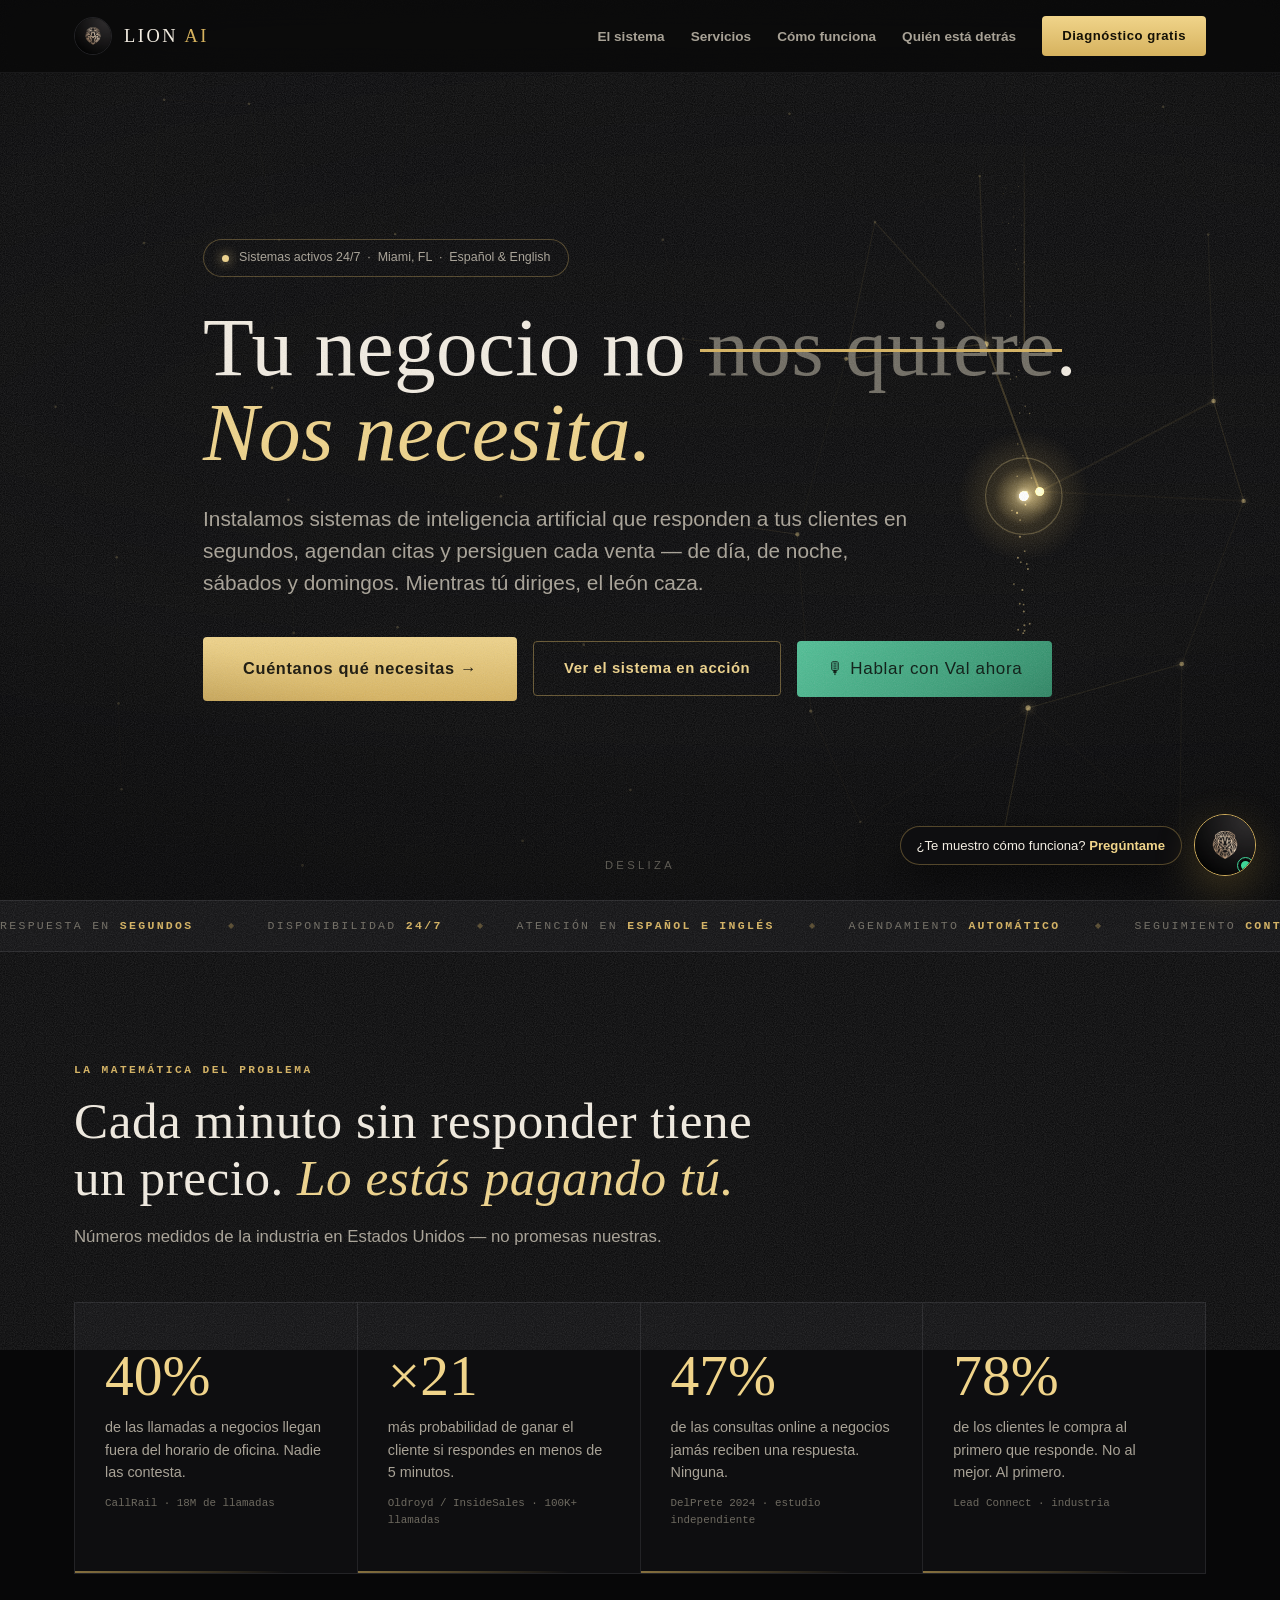
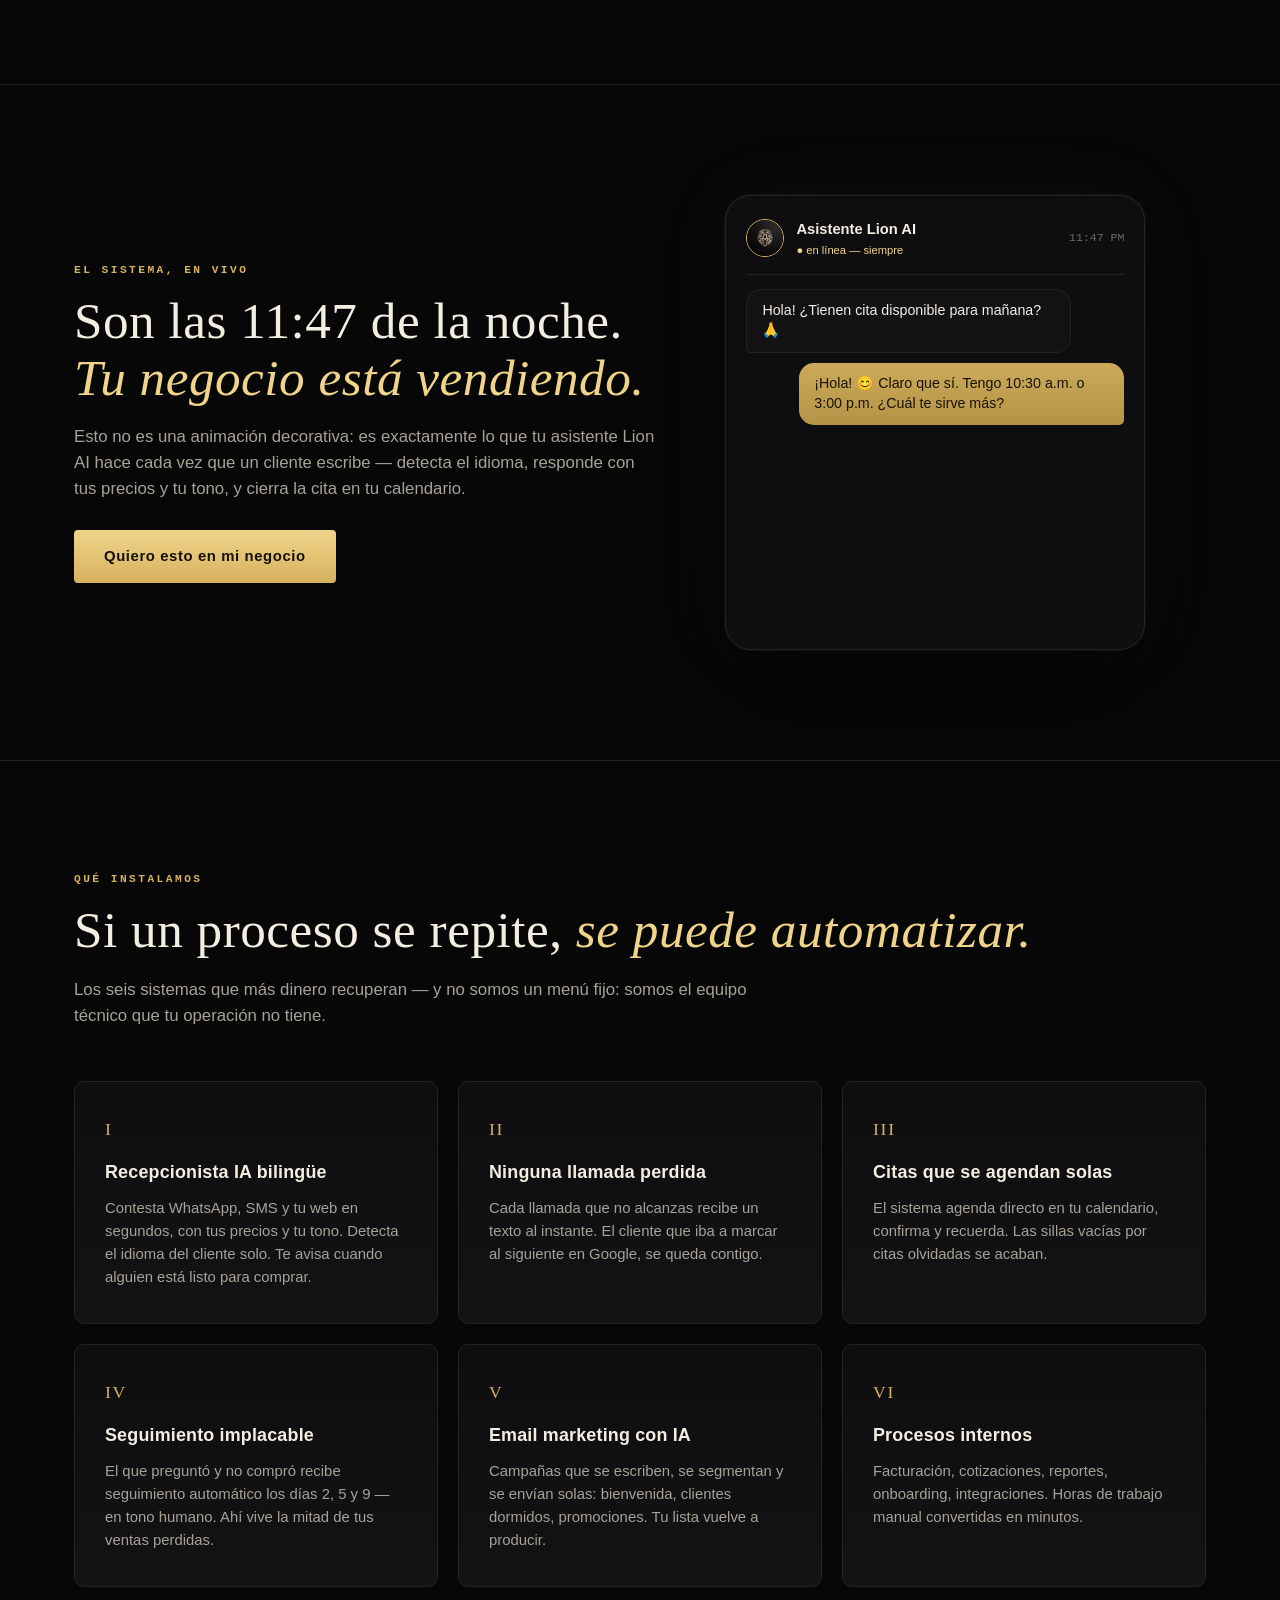
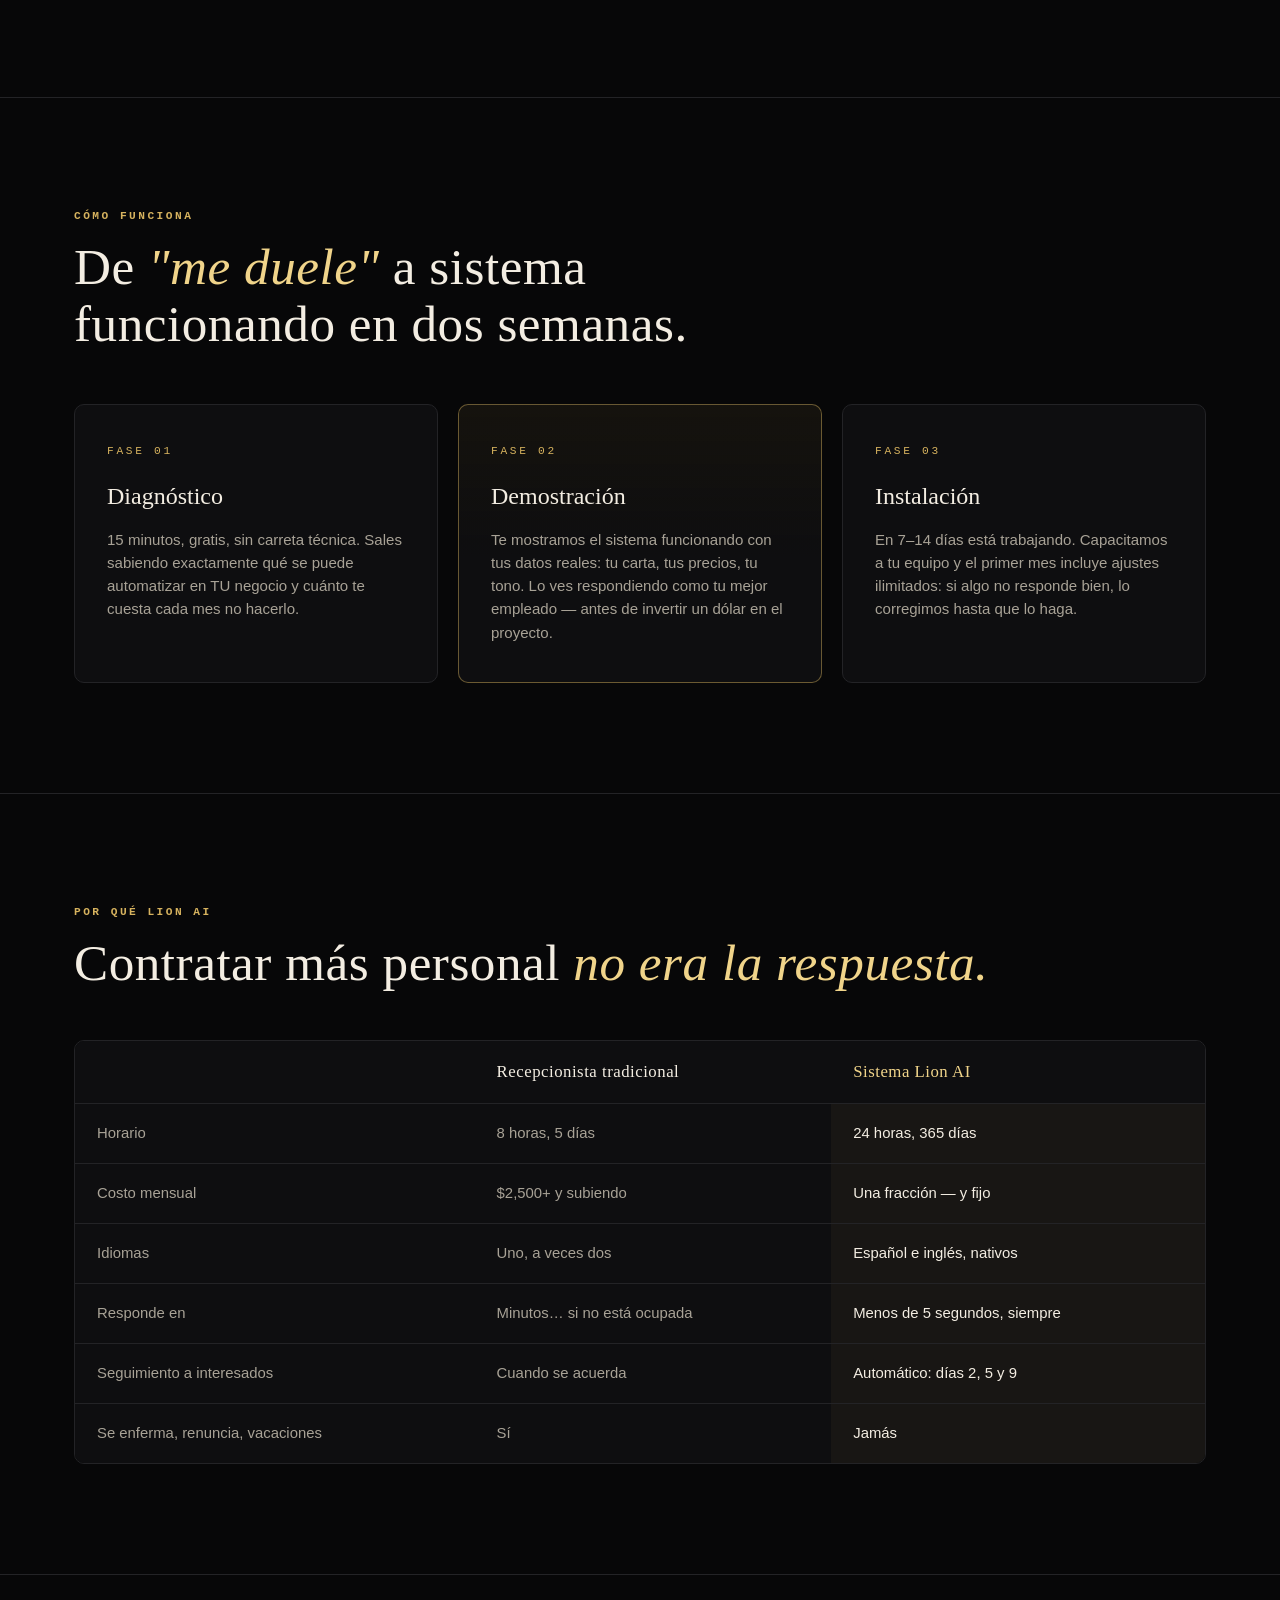
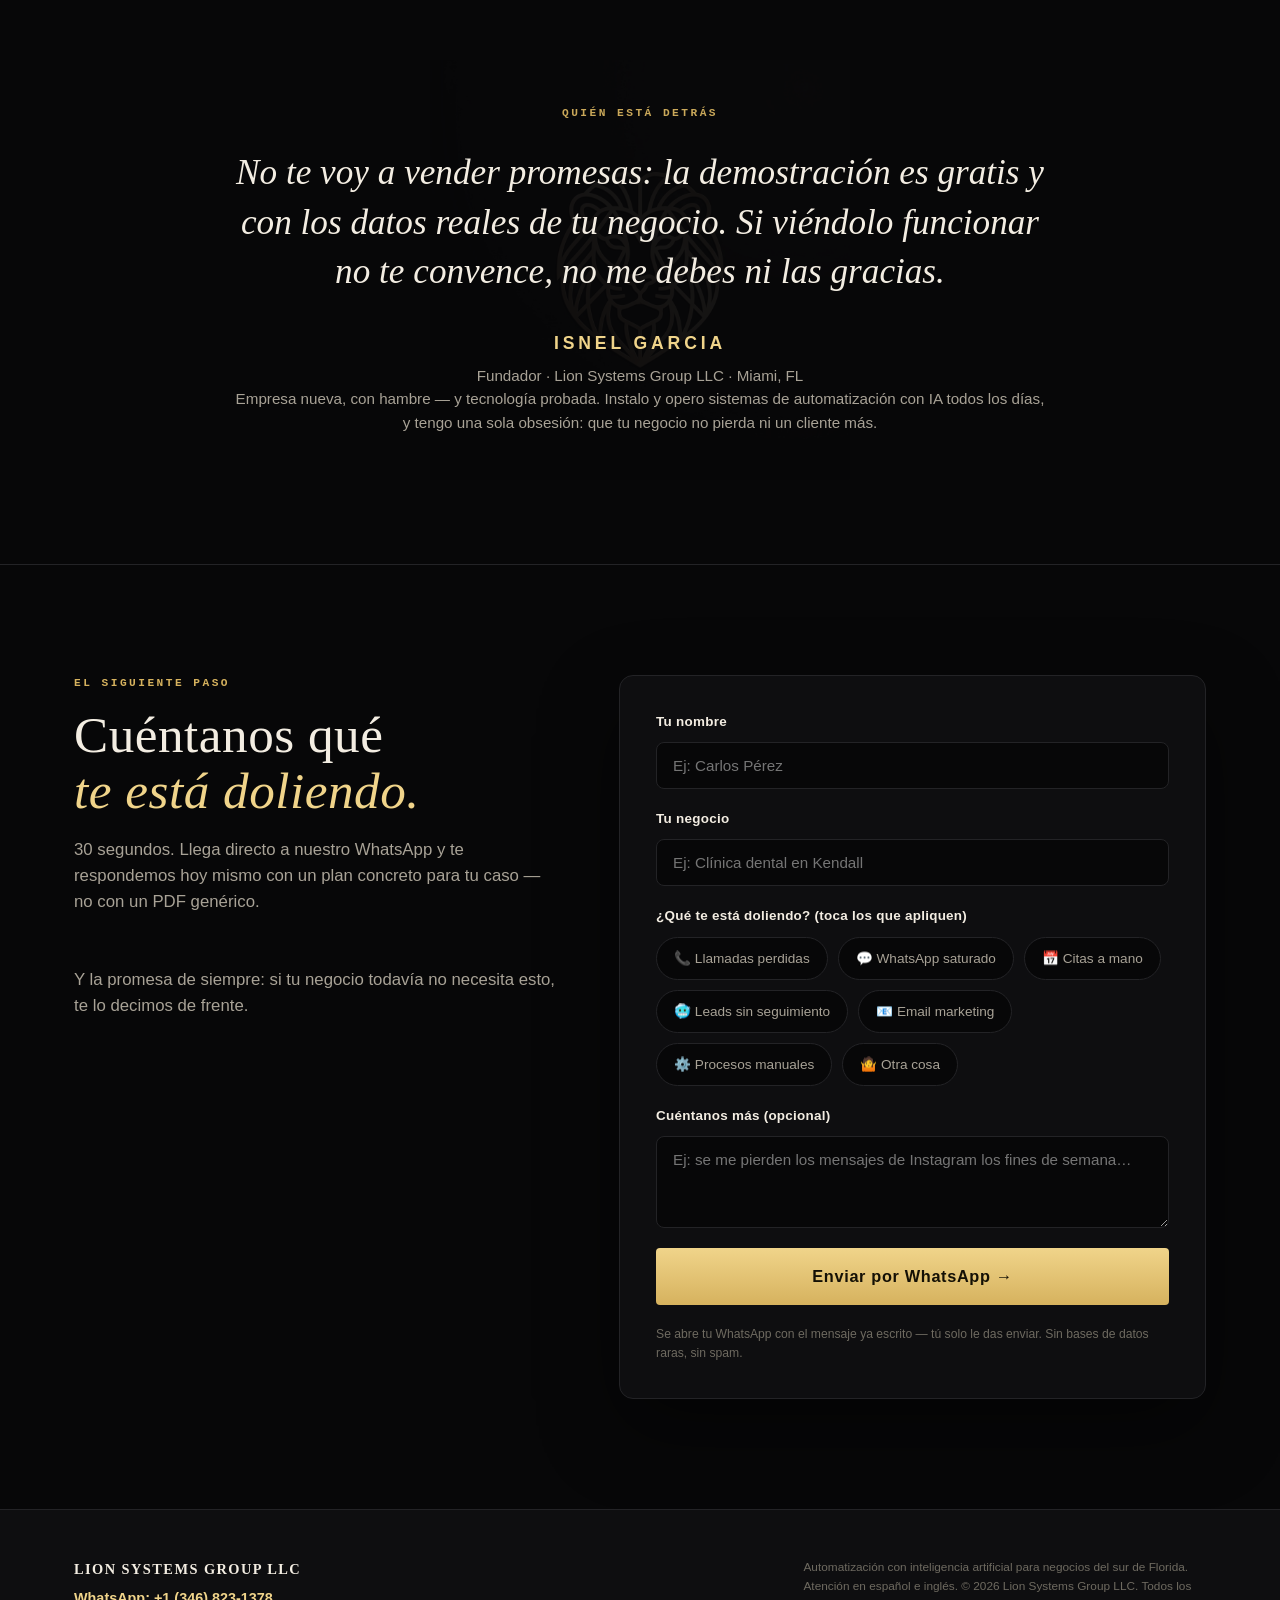
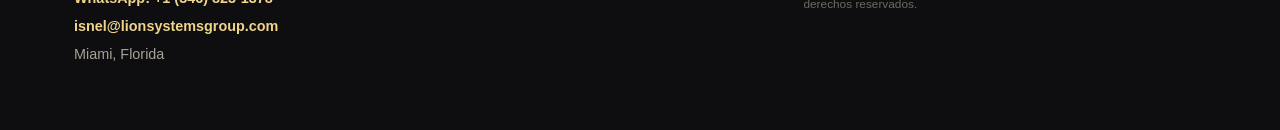
==== commit 1d8ea526: "Val: boton de llamada por voz en la pagina principal" ====
--- a/ai/index.html
+++ b/ai/index.html
@@ -250,6 +250,66 @@
   footer a { color:var(--oro2); text-decoration:none; font-weight:600; }
   footer .col { display:grid; gap:6px; font-size:.9rem; color:var(--humo); }
   footer .tiny { font-size:.74rem; color:var(--sombra); max-width:34em; }
+
+/* ═══ VAL — llamada por voz ═══ */
+.btn.llamar-val{background:linear-gradient(135deg,#4FBF95,#2E8B67);color:#04150D;border:0;
+  font:inherit;cursor:pointer;position:relative;overflow:hidden}
+.btn.llamar-val:hover{transform:translateY(-2px);box-shadow:0 12px 32px rgba(79,191,149,.34)}
+
+#valFondo{position:fixed;inset:0;background:rgba(4,4,5,.86);backdrop-filter:blur(8px);
+  z-index:998;opacity:0;pointer-events:none;transition:opacity .35s}
+#valFondo.on{opacity:1;pointer-events:auto}
+#valPanel{position:fixed;left:50%;top:50%;transform:translate(-50%,-46%) scale(.96);
+  z-index:999;width:min(460px,calc(100vw - 32px));background:var(--panel);
+  border:1px solid var(--linea);border-radius:22px;padding:34px 30px;text-align:center;
+  opacity:0;pointer-events:none;transition:opacity .35s,transform .4s cubic-bezier(.16,1,.3,1);
+  box-shadow:0 40px 100px rgba(0,0,0,.7)}
+#valPanel.on{opacity:1;pointer-events:auto;transform:translate(-50%,-50%) scale(1)}
+#valPanel .x{position:absolute;top:14px;right:18px;background:none;border:0;color:var(--sombra);
+  font-size:1.7rem;cursor:pointer;line-height:1;transition:.25s}
+#valPanel .x:hover{color:var(--oro);transform:rotate(90deg)}
+.val-orbe{width:124px;height:124px;margin:0 auto 22px;border-radius:50%;position:relative;
+  background:radial-gradient(circle at 34% 30%,#F2D89C,#D6B25E 46%,#6E5426 100%);
+  display:flex;align-items:center;justify-content:center;font-family:Georgia,serif;
+  font-size:2.7rem;color:#241B0A;transition:transform .5s cubic-bezier(.34,1.4,.5,1),box-shadow .5s}
+.val-orbe::after,.val-orbe::before{content:'';position:absolute;inset:-10px;border-radius:50%;
+  border:1.5px solid var(--oro);opacity:0}
+.val-orbe.escucha{box-shadow:0 0 0 6px rgba(79,191,149,.15),0 0 60px rgba(79,191,149,.3)}
+.val-orbe.habla{transform:scale(1.06);box-shadow:0 0 0 8px rgba(214,178,94,.17),0 0 80px rgba(214,178,94,.42)}
+.val-orbe.habla::after{animation:valOnda 1.6s ease-out infinite}
+.val-orbe.habla::before{animation:valOnda 1.6s ease-out .55s infinite}
+@keyframes valOnda{0%{transform:scale(.95);opacity:.7}100%{transform:scale(1.5);opacity:0}}
+.val-orbe.marca{animation:valPulso 1.1s ease-in-out infinite}
+@keyframes valPulso{0%,100%{transform:scale(1);opacity:.75}50%{transform:scale(1.05);opacity:1}}
+#valPanel h3{font-family:Georgia,serif;font-size:1.75rem;font-weight:400;margin-bottom:9px}
+#valPanel h3 i{color:var(--oro);font-style:italic}
+#valPanel .lead{color:var(--humo);font-size:.92rem;line-height:1.6;max-width:32ch;margin:0 auto}
+#valEstado{margin:20px 0 4px;font-size:.76rem;letter-spacing:.14em;text-transform:uppercase;
+  color:var(--sombra);min-height:19px}
+#valEstado.on{color:#4FBF95}
+#valEstado.err{color:#C4544A;text-transform:none;letter-spacing:0;font-size:.85rem}
+#valCron{font-size:.8rem;color:var(--sombra);font-variant-numeric:tabular-nums;min-height:19px}
+.val-btns{display:flex;gap:11px;margin-top:22px}
+.val-btns button{flex:1;border:0;border-radius:99px;padding:16px;font:600 .8rem inherit;
+  letter-spacing:.12em;text-transform:uppercase;cursor:pointer;transition:.24s cubic-bezier(.34,1.4,.5,1)}
+.val-btns button:active{transform:scale(.96)}
+#valIniciar{background:linear-gradient(135deg,#F0D48A,#D6B25E);color:#1C1405}
+#valIniciar:disabled{opacity:.42;cursor:not-allowed}
+#valColgar{background:#C4544A;color:#fff;display:none}
+#valColgar.on{display:block}
+#valTra{margin-top:20px;max-height:210px;overflow-y:auto;display:none;flex-direction:column;
+  gap:8px;text-align:left}
+#valTra.on{display:flex}
+#valTra::-webkit-scrollbar{width:4px}
+#valTra::-webkit-scrollbar-thumb{background:var(--panel2);border-radius:2px}
+.val-li{max-width:88%;padding:9px 13px;border-radius:13px;font-size:.85rem;line-height:1.5}
+.val-li.v{background:rgba(214,178,94,.11);border:1px solid var(--linea);align-self:flex-start}
+.val-li.y{background:rgba(79,191,149,.13);border:1px solid rgba(79,191,149,.25);align-self:flex-end}
+.val-li b{display:block;font-size:.58rem;letter-spacing:.14em;text-transform:uppercase;
+  opacity:.55;margin-bottom:3px;font-weight:600}
+#valPie{margin-top:18px;padding-top:15px;border-top:1px solid var(--linea);
+  font-size:.72rem;color:var(--sombra);line-height:1.6}
+
 </style>
 </head>
 <body>
@@ -284,6 +344,7 @@
     <div class="cta-row linea-load d4">
       <a class="btn big" href="#hablemos">Cuéntanos qué necesitas →</a>
       <a class="btn ghost" href="#sistema">Ver el sistema en acción</a>
+      <button class="btn llamar-val" id="valHero">🎙 Hablar con Val ahora</button>
     </div>
   </div>
   <div class="scrollhint">Desliza</div>
@@ -541,6 +602,23 @@
 })();
 </script>
 
+
+<div id="valFondo"></div>
+<div id="valPanel" role="dialog" aria-label="Hablar con Val">
+  <button class="x" id="valX" aria-label="Cerrar">×</button>
+  <div class="val-orbe" id="valOrbe">V</div>
+  <h3>Hable con <i>Val</i></h3>
+  <p class="lead">Nuestra recepcionista. Pregúntele lo mismo que le preguntaría un cliente suyo — en español o en inglés.</p>
+  <div id="valEstado">Toque para llamar</div>
+  <div id="valCron"></div>
+  <div class="val-btns">
+    <button id="valIniciar">📞 Llamar</button>
+    <button id="valColgar">Colgar</button>
+  </div>
+  <div id="valTra"></div>
+  <div id="valPie">Esta llamada se graba. Val es una inteligencia artificial.<br>¿Prefiere una persona? <b style="color:var(--oro)">+1 (346) 823-1378</b></div>
+</div>
+
 <button id="lanza" aria-label="Abrir el asistente de Lion AI">
   <span class="globo">¿Hablamos? <b>Respondo al instante</b></span>
   <span class="disco"><img src="/assets/logo-emblema-1x1-web.jpg" alt=""><span class="vivo"></span></span>
@@ -1101,5 +1179,81 @@
 })();
 </script>
 
+
+<script type="module">
+/* ═══ VAL · llamada de voz ═══ */
+(function(){
+  const W='https://lion-ai.resonant-shroud-af6.workers.dev';
+  const $=id=>document.getElementById(id);
+  const panel=$('valPanel'), fondo=$('valFondo'), orbe=$('valOrbe'),
+        est=$('valEstado'), cron=$('valCron'), tra=$('valTra'),
+        bI=$('valIniciar'), bC=$('valColgar');
+  let cli=null, rel=null, t0=0, ult='';
+
+  function di(t,c){ est.textContent=t; est.className=c||''; }
+  function abre(){ panel.classList.add('on'); fondo.classList.add('on'); }
+  function cierra(){
+    try{ cli&&cli.stopCall(); }catch(e){}
+    fin(); panel.classList.remove('on'); fondo.classList.remove('on');
+  }
+  function fin(){
+    clearInterval(rel); orbe.className='val-orbe';
+    bC.classList.remove('on'); bI.disabled=false; bI.textContent='📞 Llamar otra vez';
+    di('Llamada terminada');
+  }
+  function turnos(l){
+    if(!l||!l.length) return;
+    const f=JSON.stringify(l.map(t=>t.role+':'+t.content));
+    if(f===ult) return; ult=f;
+    tra.innerHTML=''; tra.classList.add('on');
+    l.forEach(t=>{
+      const esV=t.role==='agent';
+      const d=document.createElement('div');
+      d.className='val-li '+(esV?'v':'y');
+      d.innerHTML='<b>'+(esV?'Val':'Usted')+'</b>';
+      d.appendChild(document.createTextNode(t.content||''));
+      tra.appendChild(d);
+    });
+    tra.scrollTop=tra.scrollHeight;
+  }
+
+  bI.onclick=async()=>{
+    bI.disabled=true; orbe.className='val-orbe marca';
+    di('Conectando…'); cron.textContent=''; tra.innerHTML=''; tra.classList.remove('on'); ult='';
+    try{
+      const r=await fetch(W+'/webcall',{method:'POST',headers:{'Content-Type':'application/json'},
+        body:JSON.stringify({negocio:'web principal'})});
+      const d=await r.json();
+      if(!d.access_token) throw new Error(d.detalle||d.error||'no se pudo abrir la llamada');
+      const {RetellWebClient}=await import('https://esm.sh/retell-client-js-sdk@2');
+      cli=new RetellWebClient();
+      cli.on('call_started',()=>{
+        orbe.className='val-orbe escucha'; di('En llamada · le escucho','on');
+        bC.classList.add('on'); bI.textContent='En llamada';
+        t0=Date.now();
+        rel=setInterval(()=>{ const s=Math.floor((Date.now()-t0)/1000);
+          cron.textContent=String(Math.floor(s/60)).padStart(2,'0')+':'+String(s%60).padStart(2,'0'); },1000);
+      });
+      cli.on('agent_start_talking',()=>{ orbe.className='val-orbe habla'; di('Val está hablando','on'); });
+      cli.on('agent_stop_talking',()=>{ orbe.className='val-orbe escucha'; di('Le escucho','on'); });
+      cli.on('update',u=>{ if(u&&u.transcript) turnos(u.transcript); });
+      cli.on('call_ended',fin);
+      cli.on('error',e=>{ console.error(e); di('Se cortó la llamada','err'); fin(); });
+      await cli.startCall({accessToken:d.access_token});
+    }catch(e){
+      console.error(e); orbe.className='val-orbe';
+      di(String(e.message||e).slice(0,80),'err');
+      bI.disabled=false; bI.textContent='📞 Intentar de nuevo';
+    }
+  };
+  bC.onclick=()=>{ try{ cli&&cli.stopCall(); }catch(e){} fin(); };
+  $('valX').onclick=cierra;
+  fondo.onclick=cierra;
+  document.addEventListener('keydown',e=>{ if(e.key==='Escape'&&panel.classList.contains('on')) cierra(); });
+  const h=$('valHero'); if(h) h.onclick=abre;
+  document.querySelectorAll('[data-val]').forEach(b=>b.onclick=abre);
+})();
+</script>
+
 </body>
 </html>
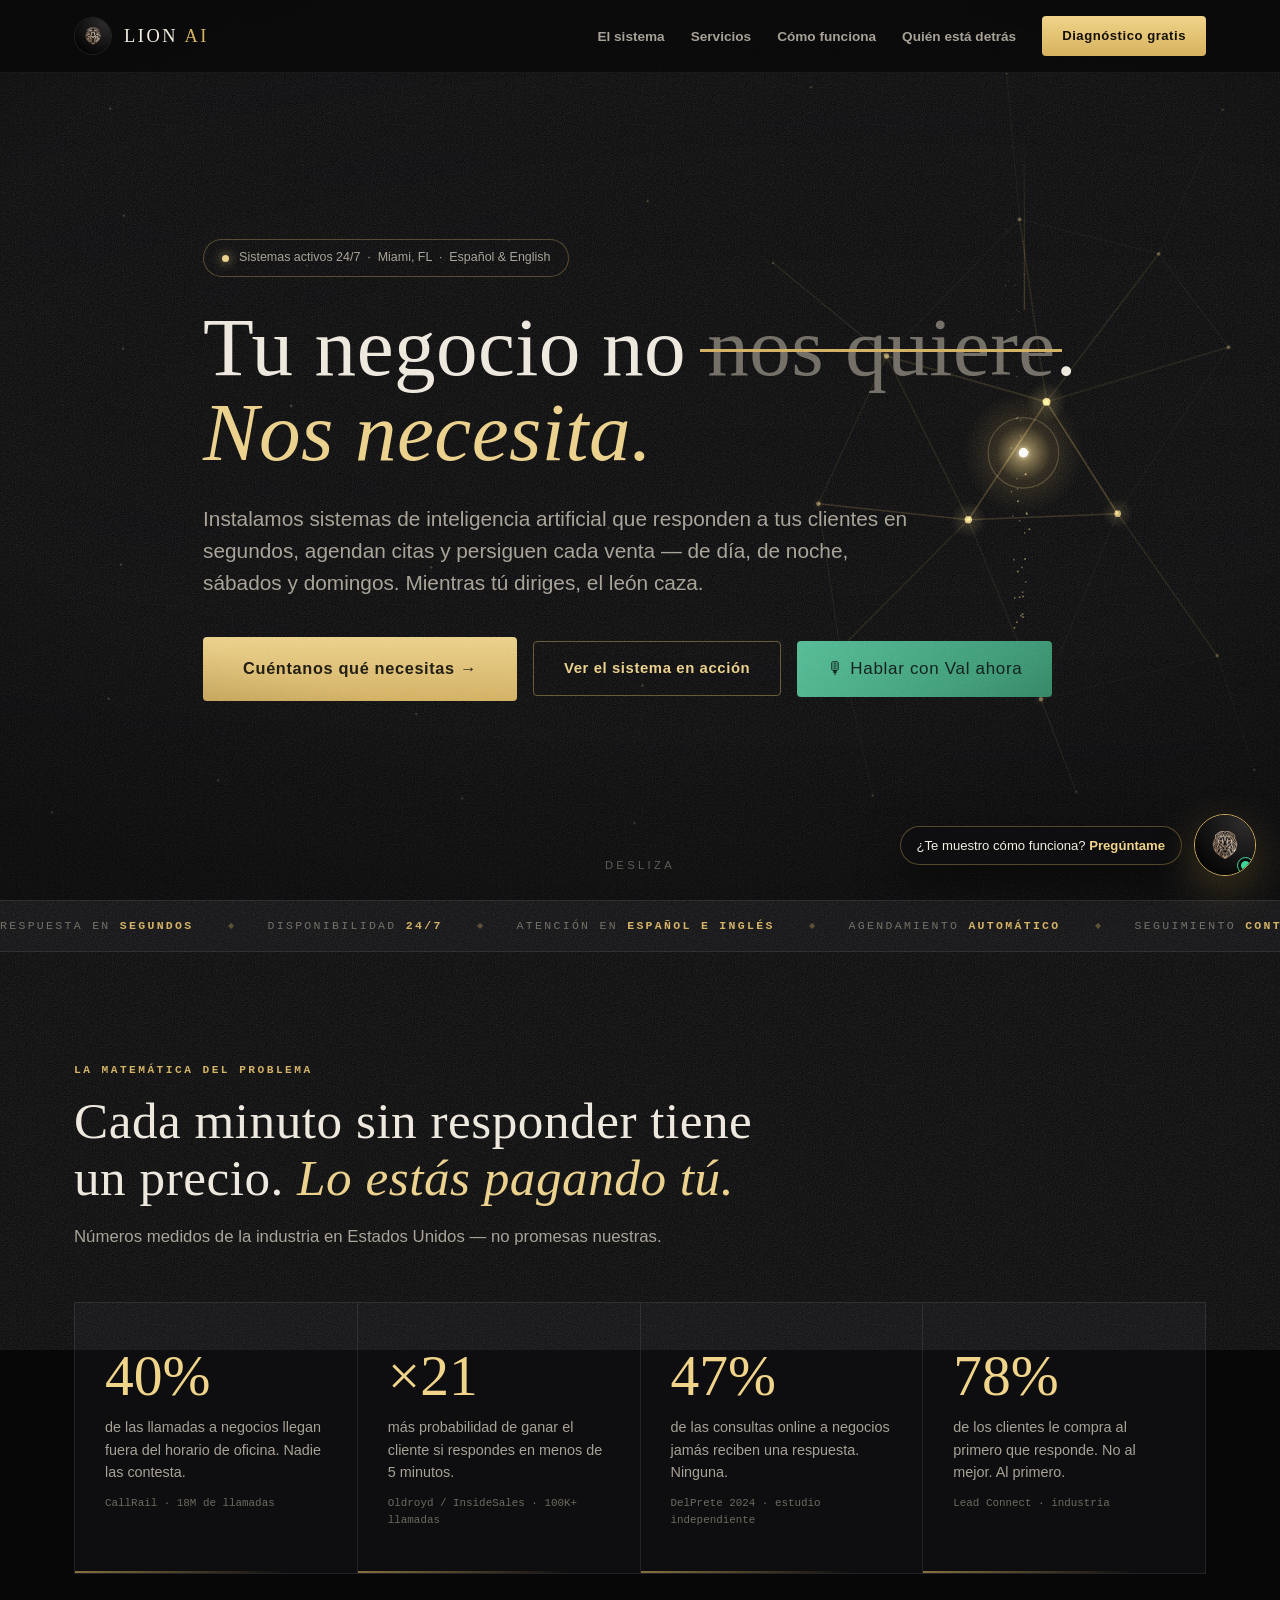
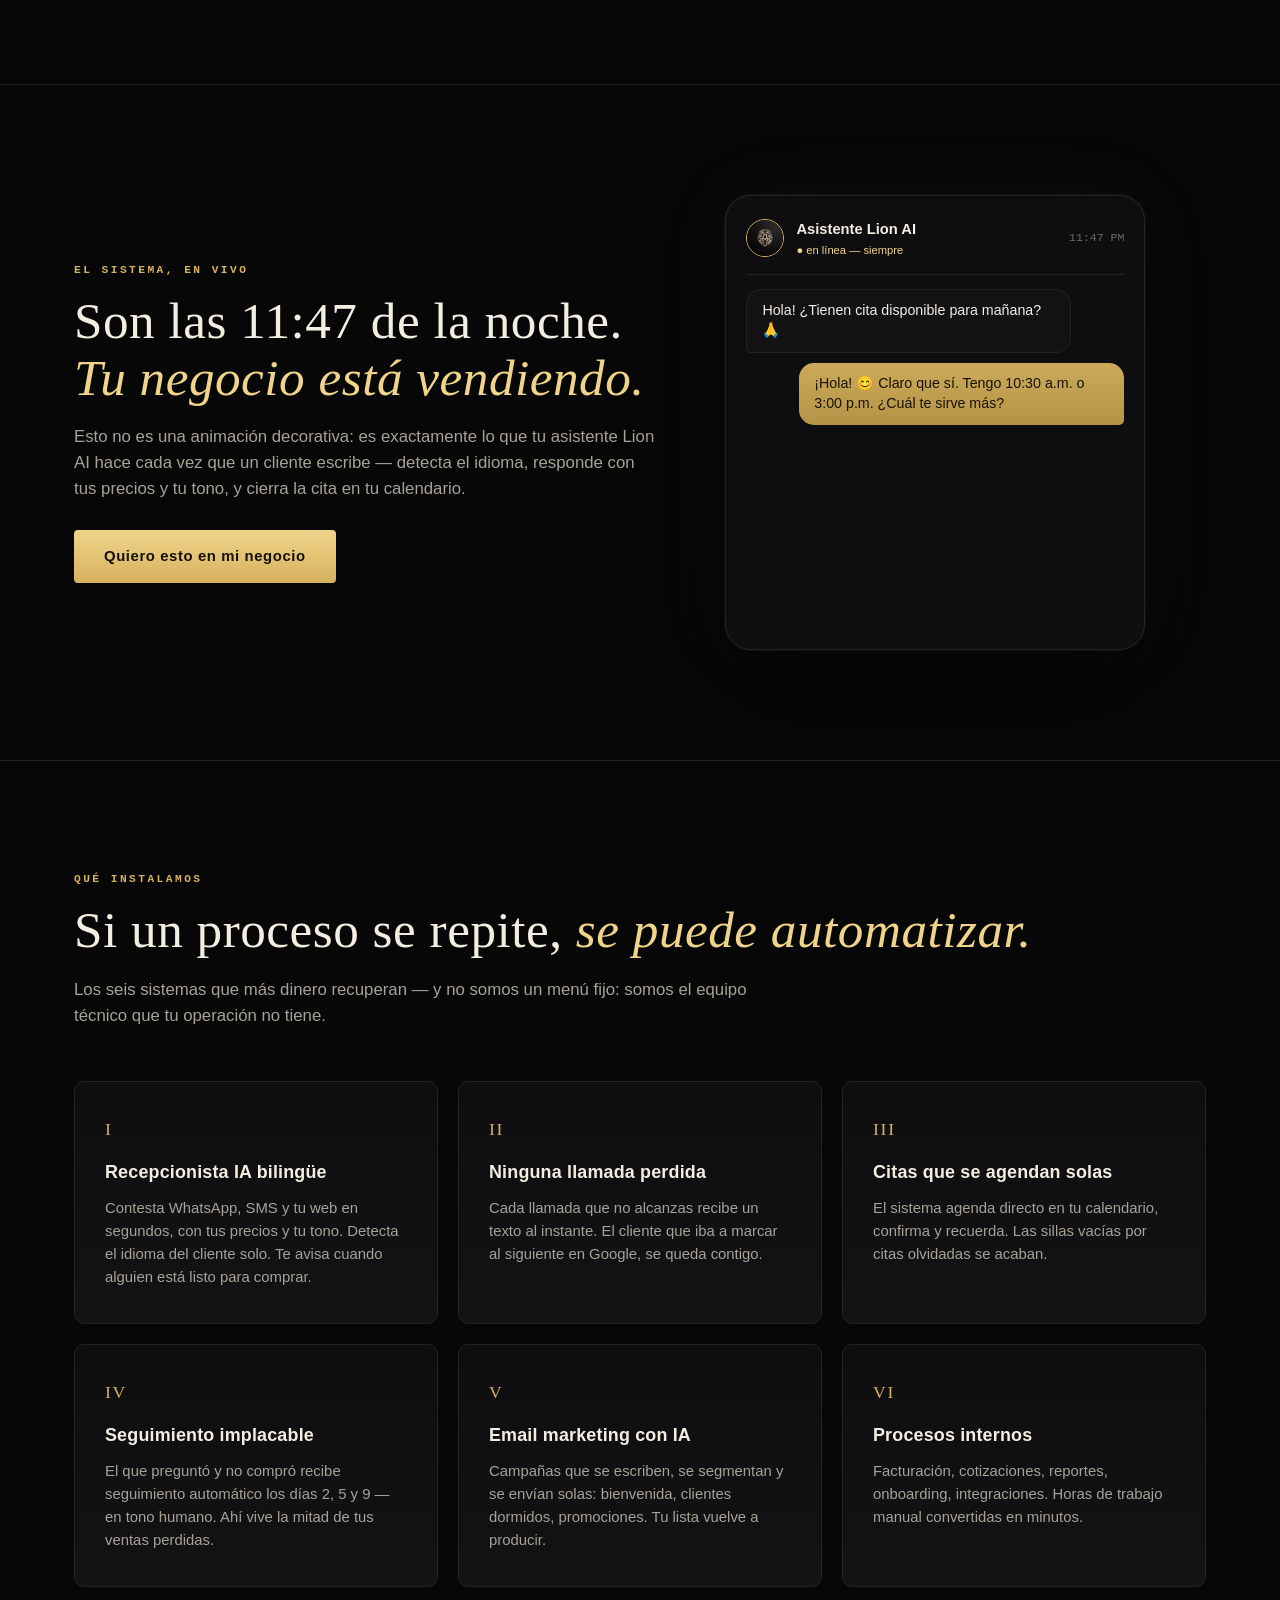
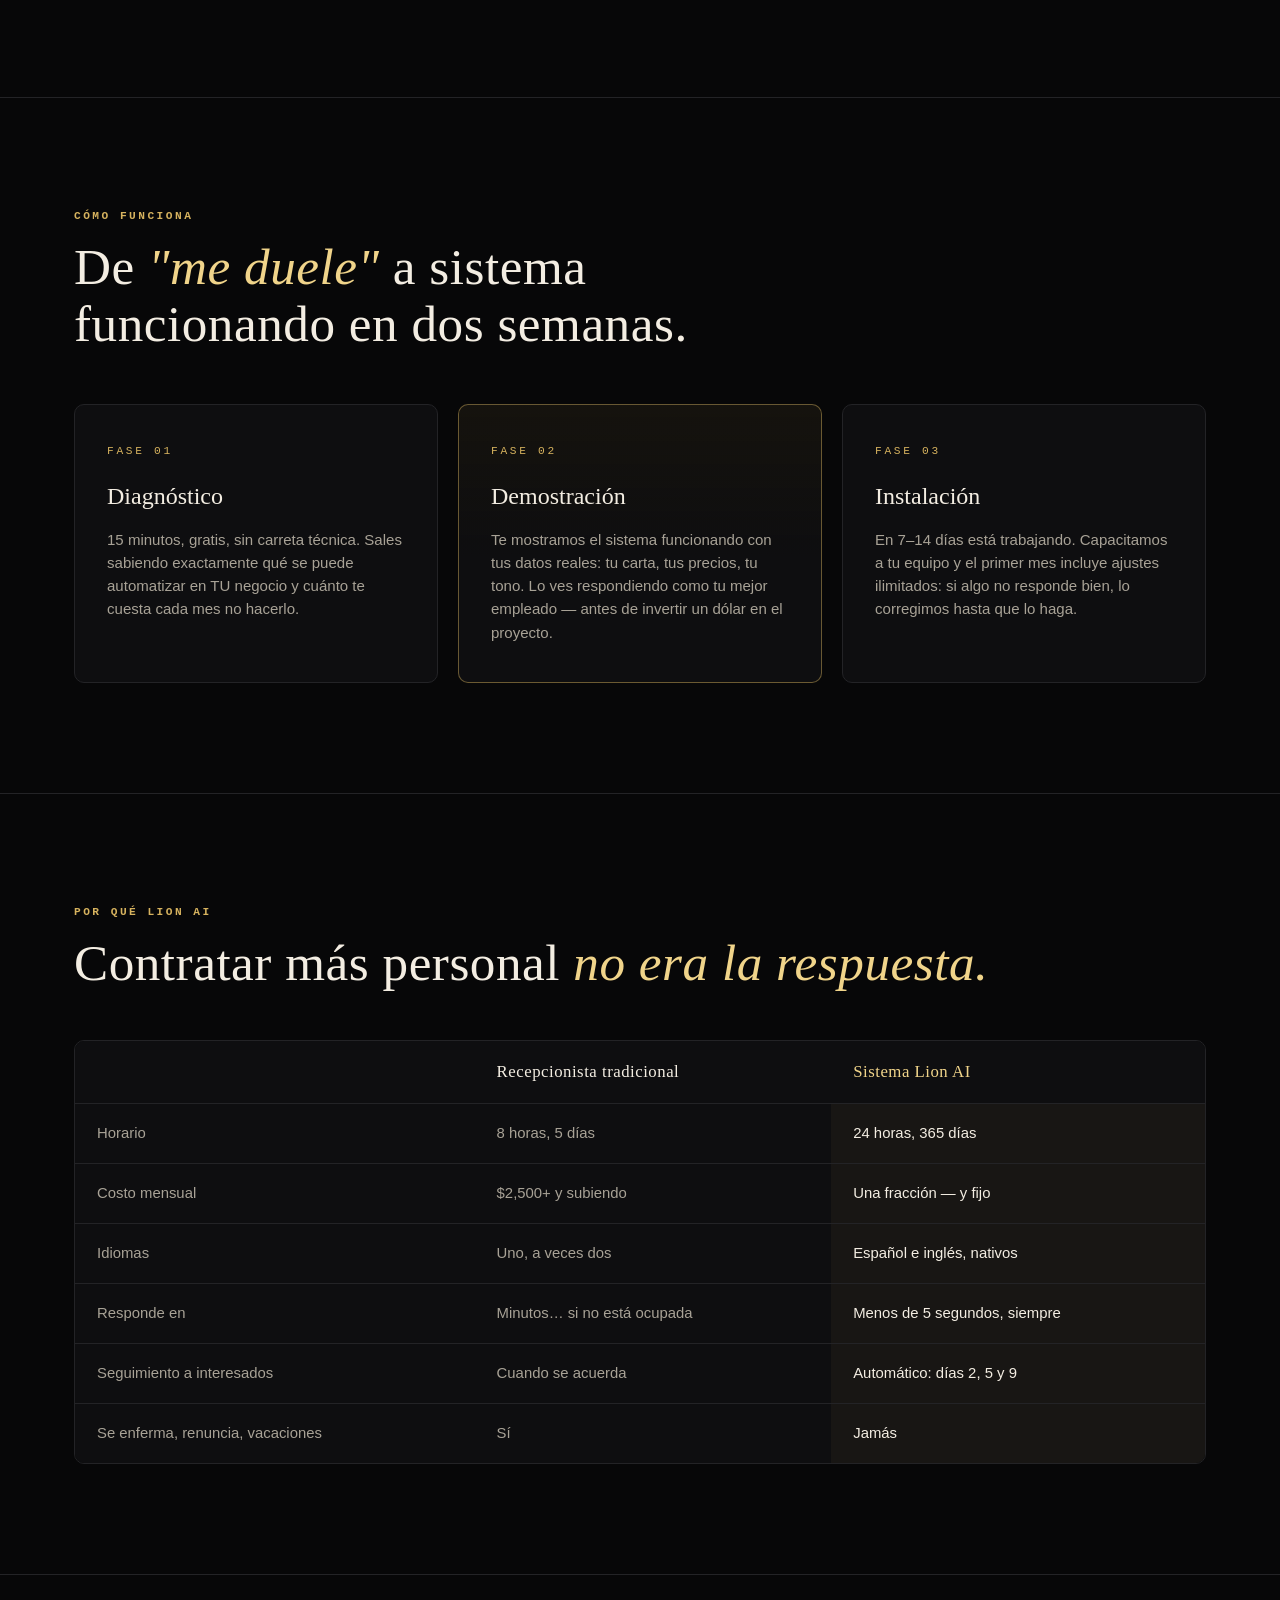
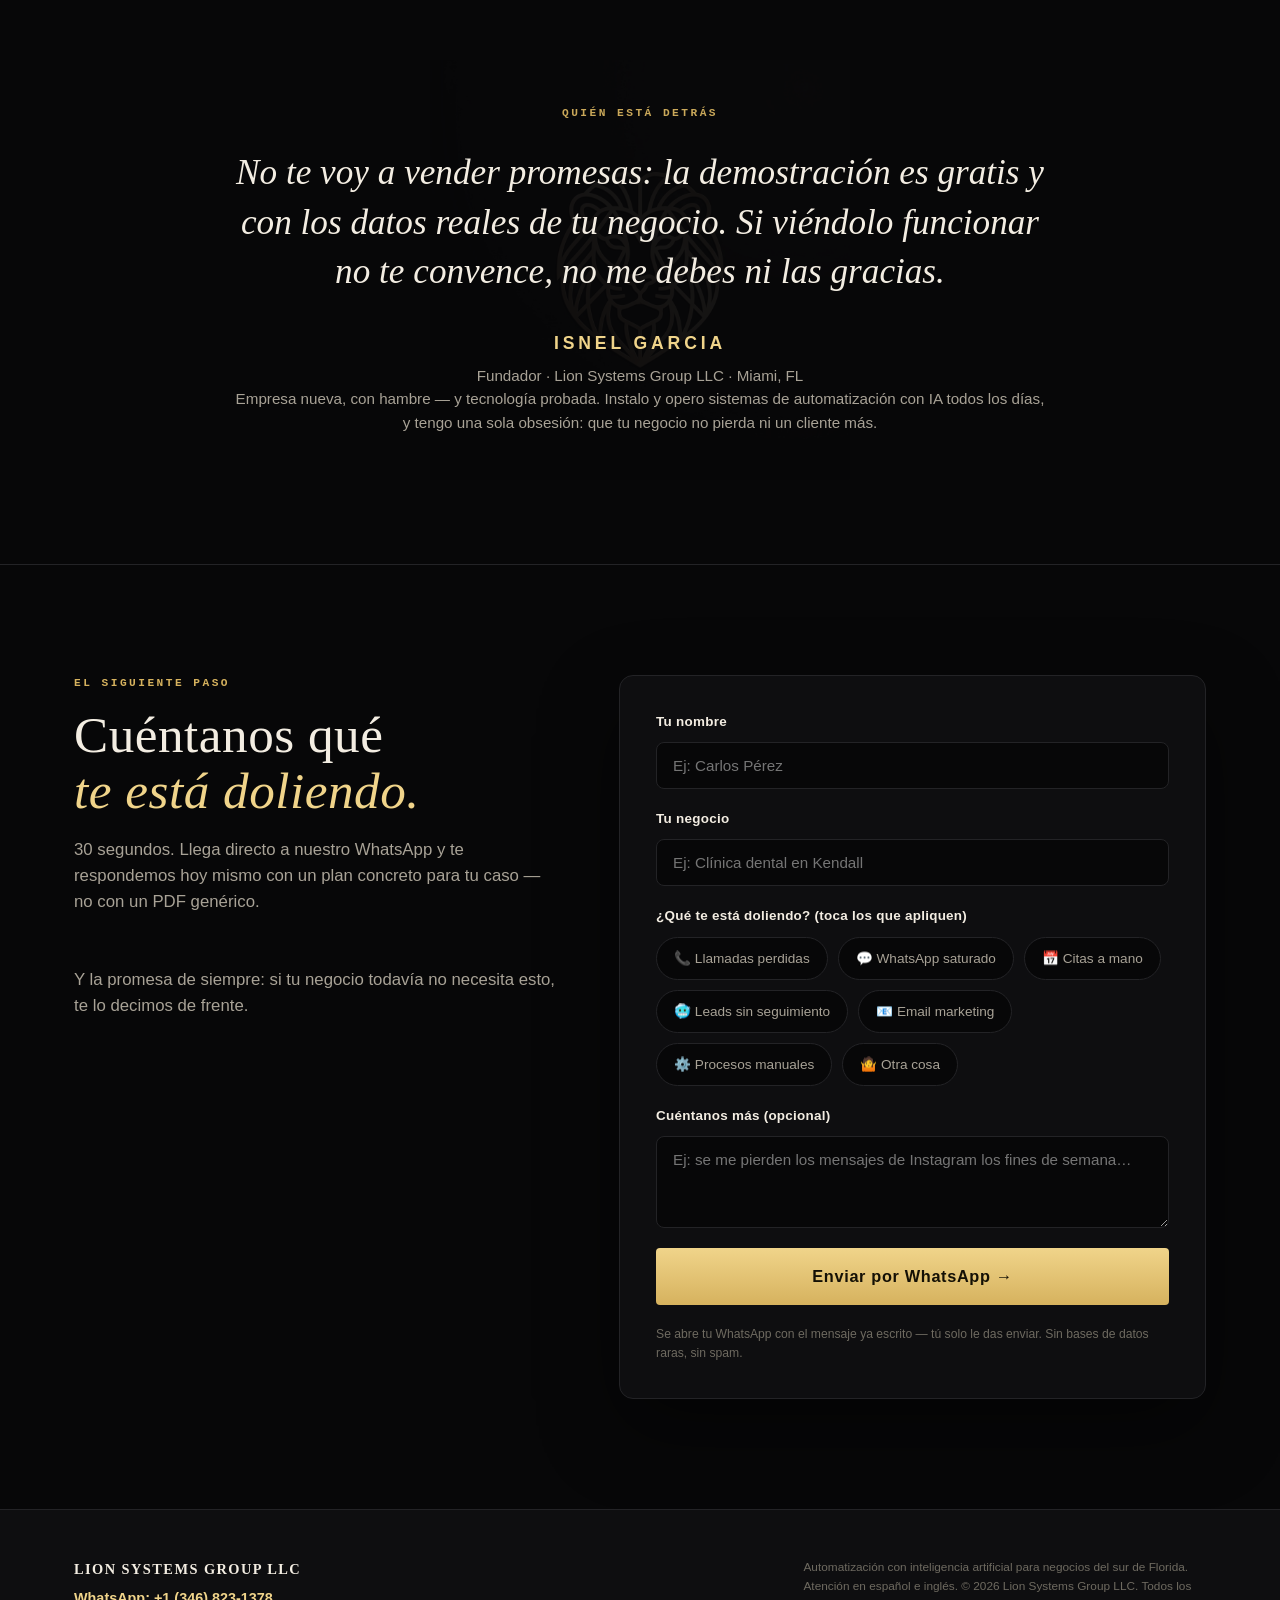
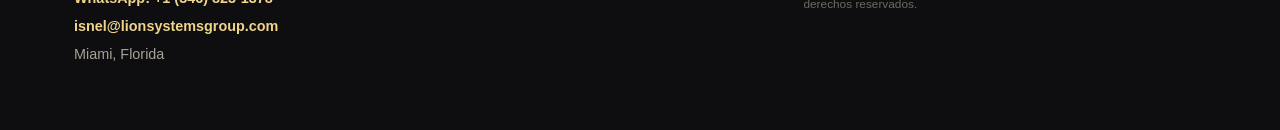
==== commit 7a698652: "El chat guarda los leads en el ecosistema" ====
--- a/ai/index.html
+++ b/ai/index.html
@@ -964,7 +964,19 @@
       .catch(function(){ clearTimeout(reloj); local(); });
   }
 
+  function guardaLeadWorker(){
+    try{
+      fetch('https://lion-ai.resonant-shroud-af6.workers.dev/lead',{
+        method:'POST',headers:{'Content-Type':'application/json'},
+        body:JSON.stringify({cliente:'lion',origen:'chat web',
+          nombre:L.nombre||'',telefono:L.contacto||'',negocio:L.negocio||L.rubro||'',
+          motivo:L.dolor||'',nota:(L.notas||[]).join(' · ').slice(0,600)})
+      }).catch(function(){});
+    }catch(e){}
+  }
+
   function cierra(){
+    guardaLeadWorker();
     var res='Hola Isnel! Soy '+(L.nombre||'—')+(L.negocio?', de '+L.negocio:'')+'.'
       +(L.rubro?'\nRubro: '+L.rubro+'.':'')+(L.rol?'\nEn el negocio: '+L.rol+'.':'')
       +(L.volumen?'\nClientes nuevos al mes: '+L.volumen+'.':'')+(L.dolor?'\nHoy atendemos así: '+L.dolor+'.':'')
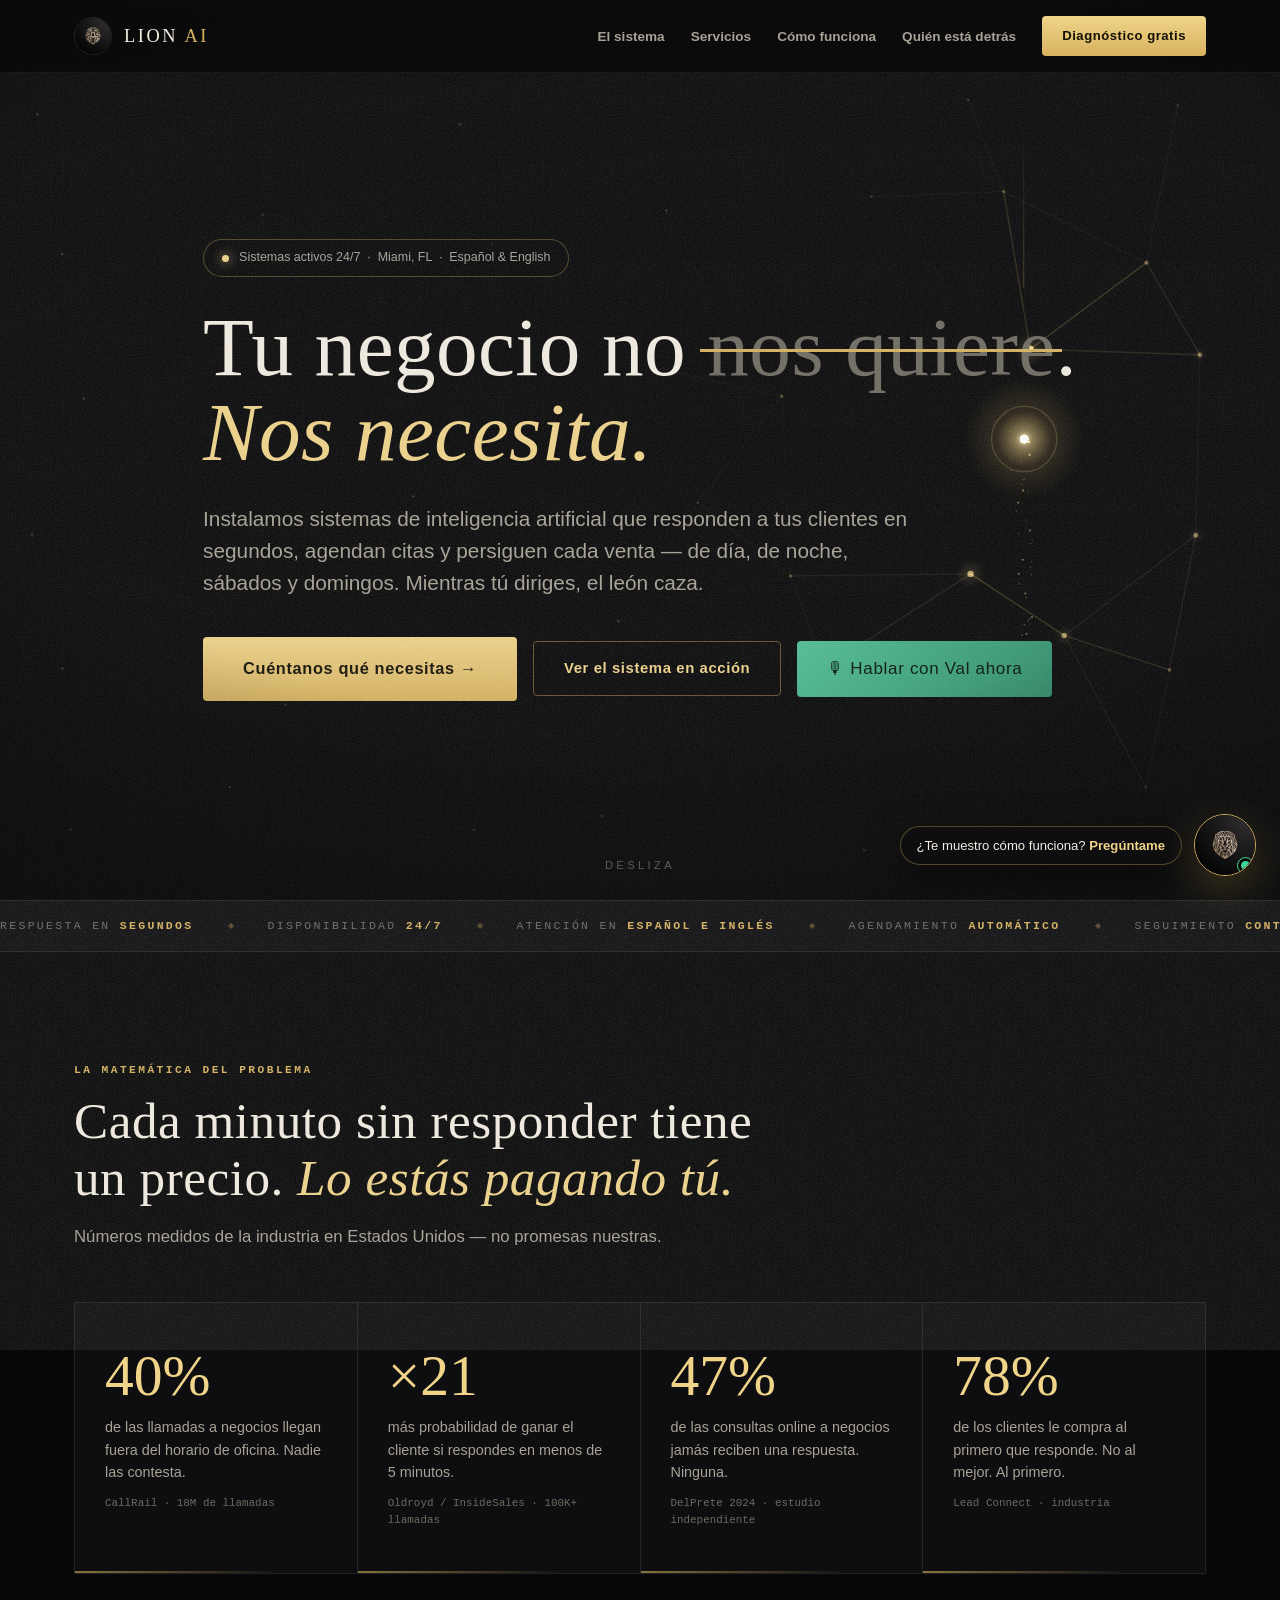
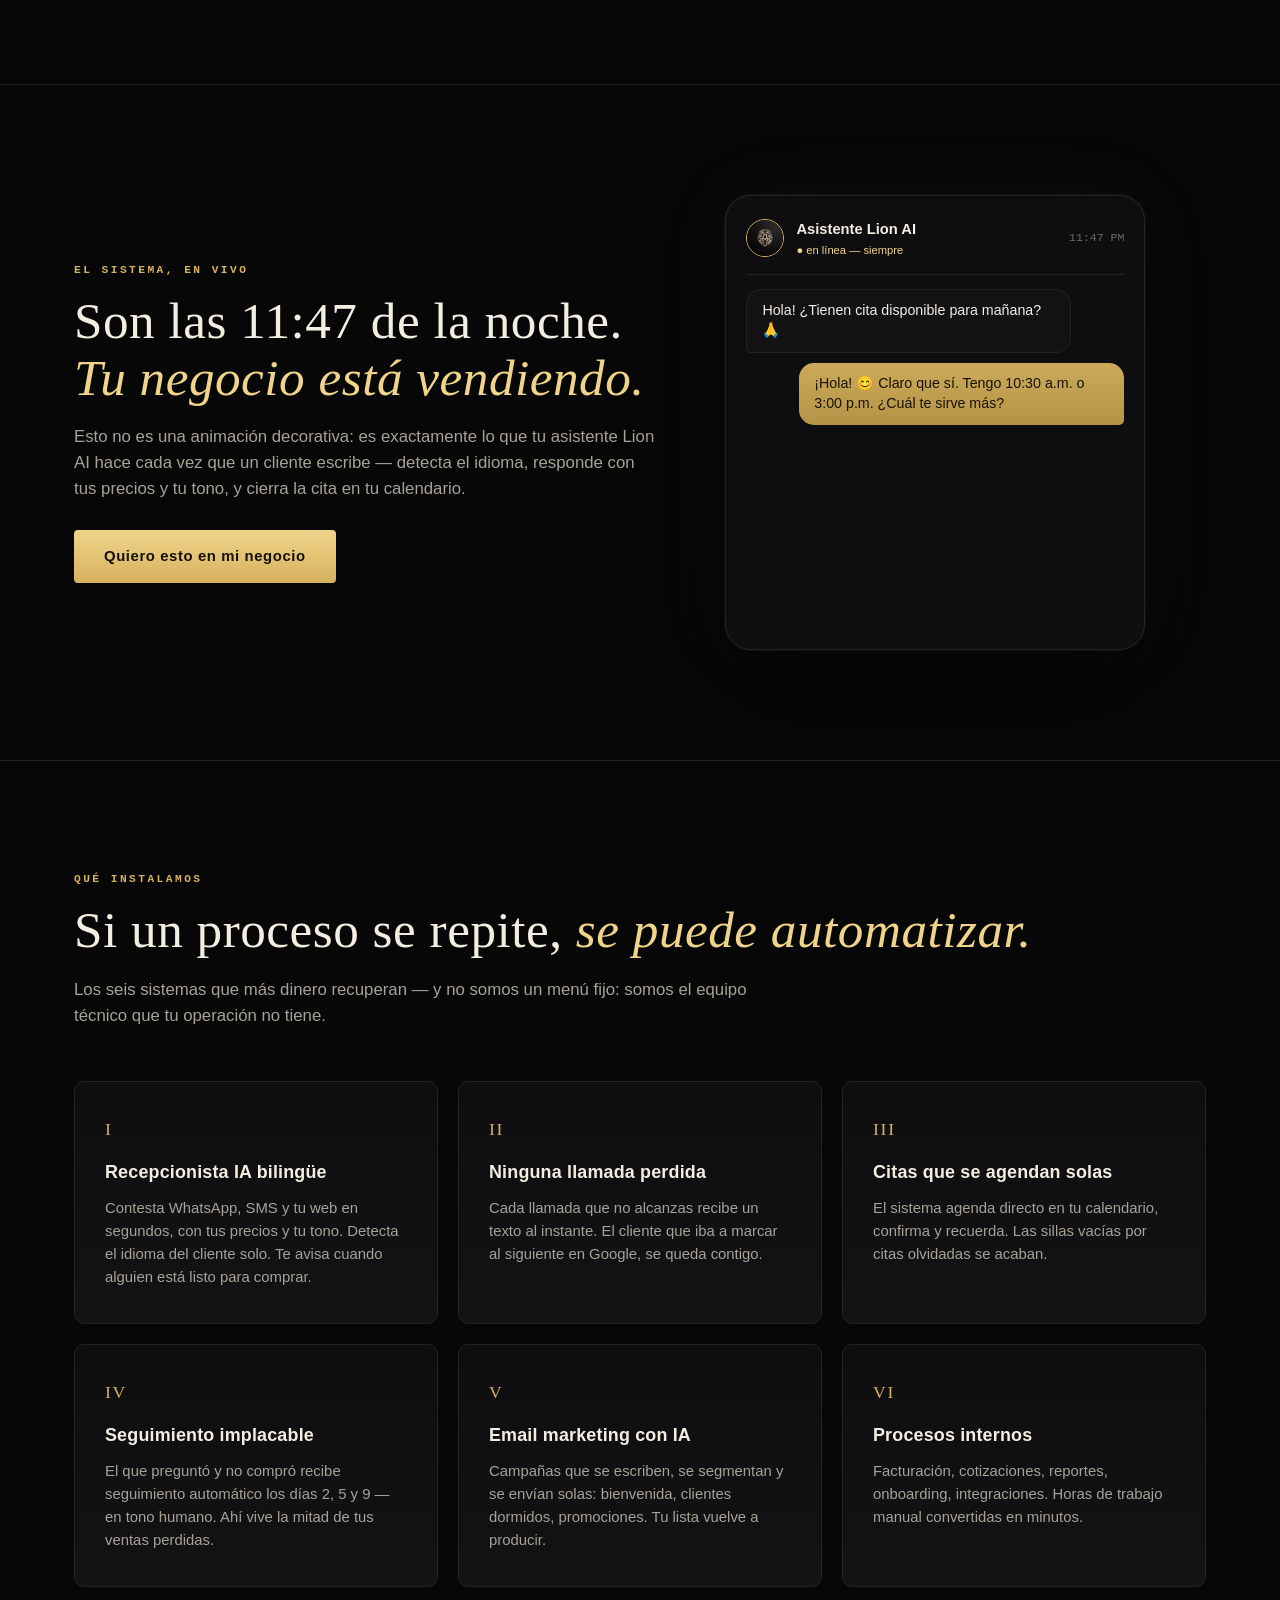
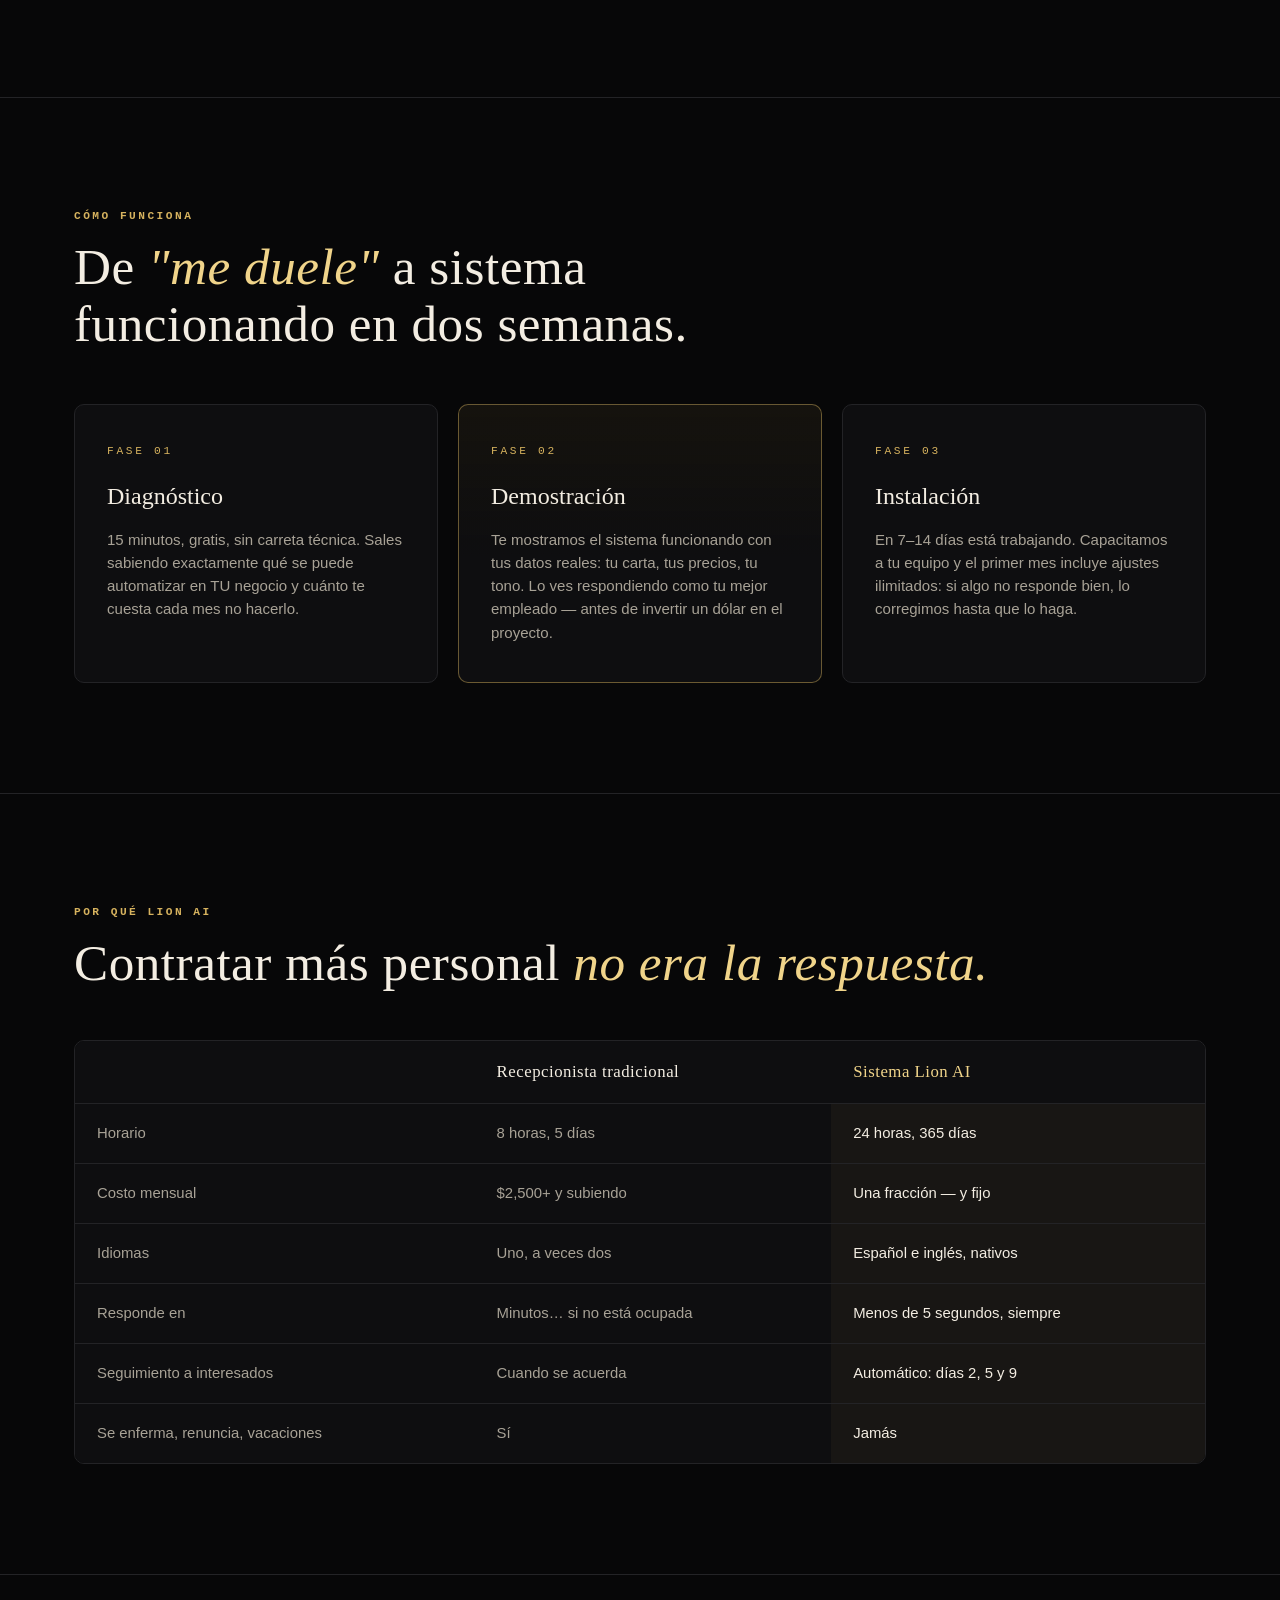
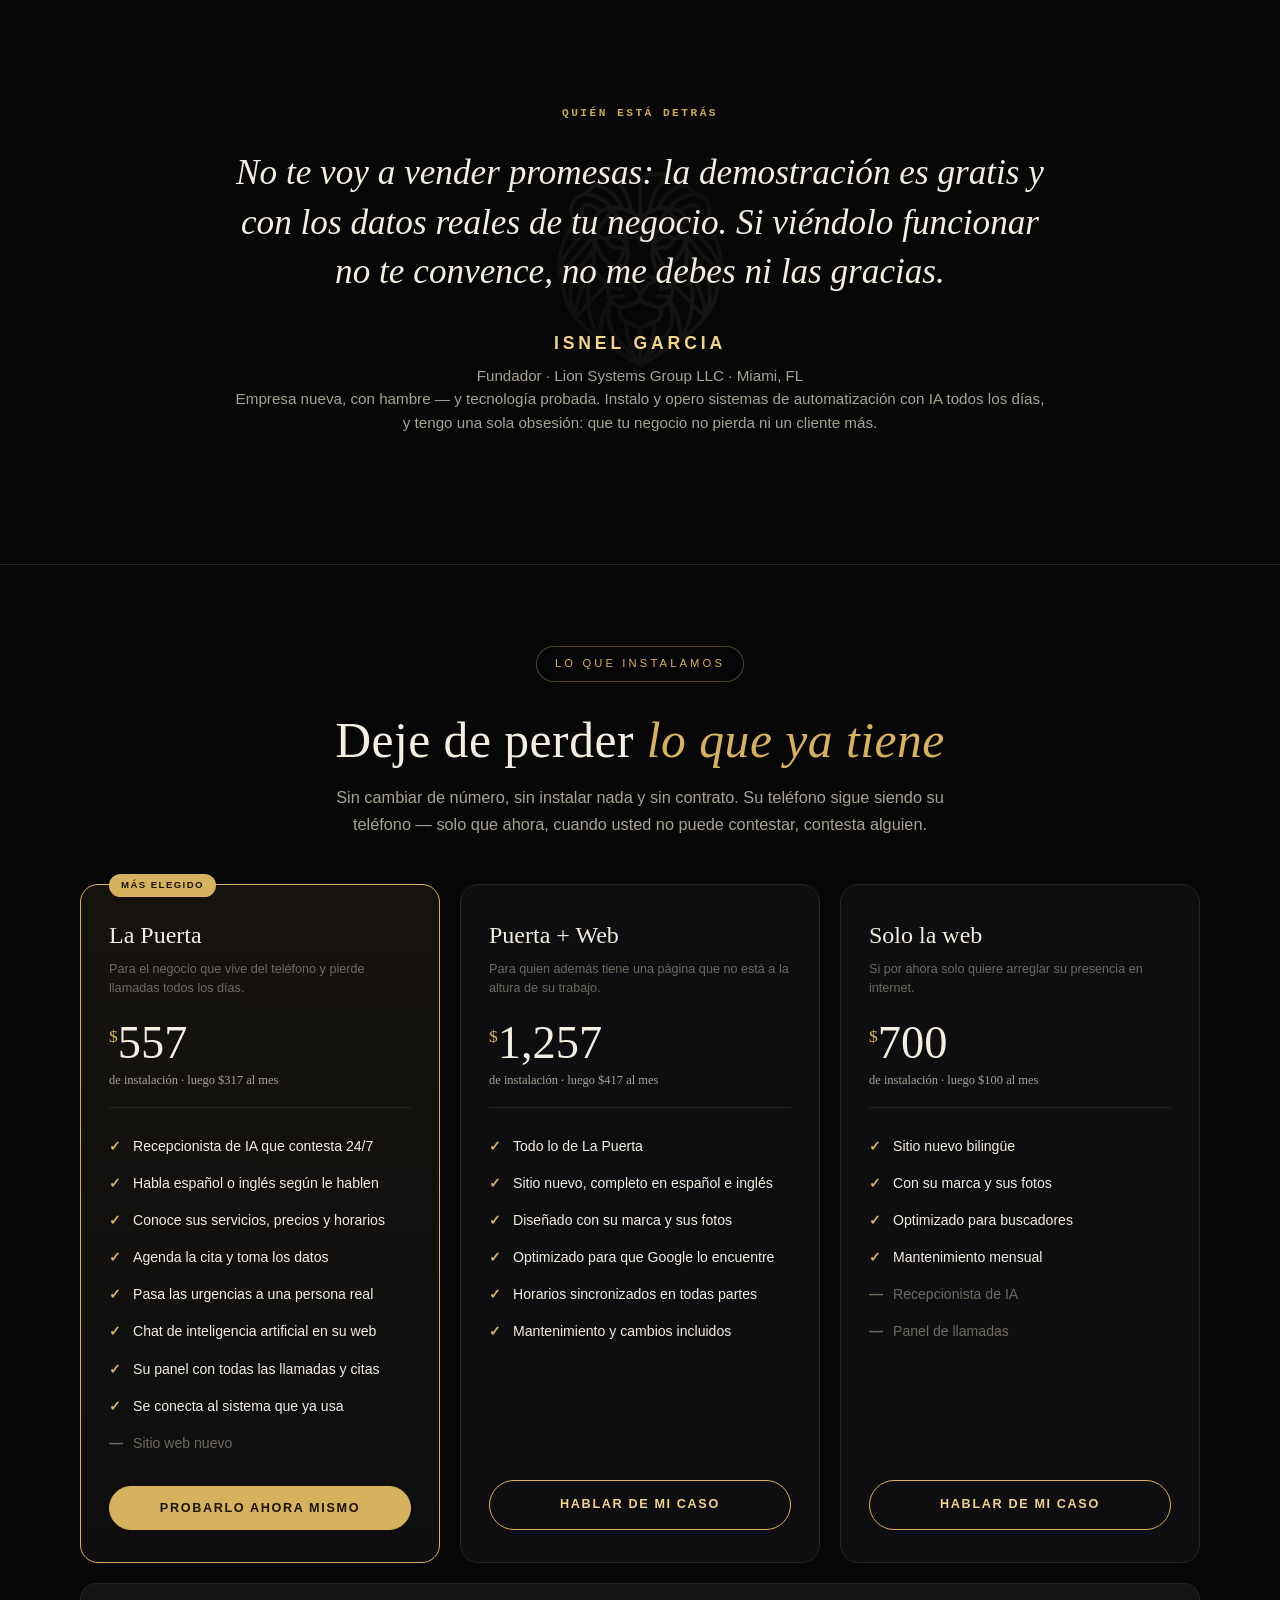
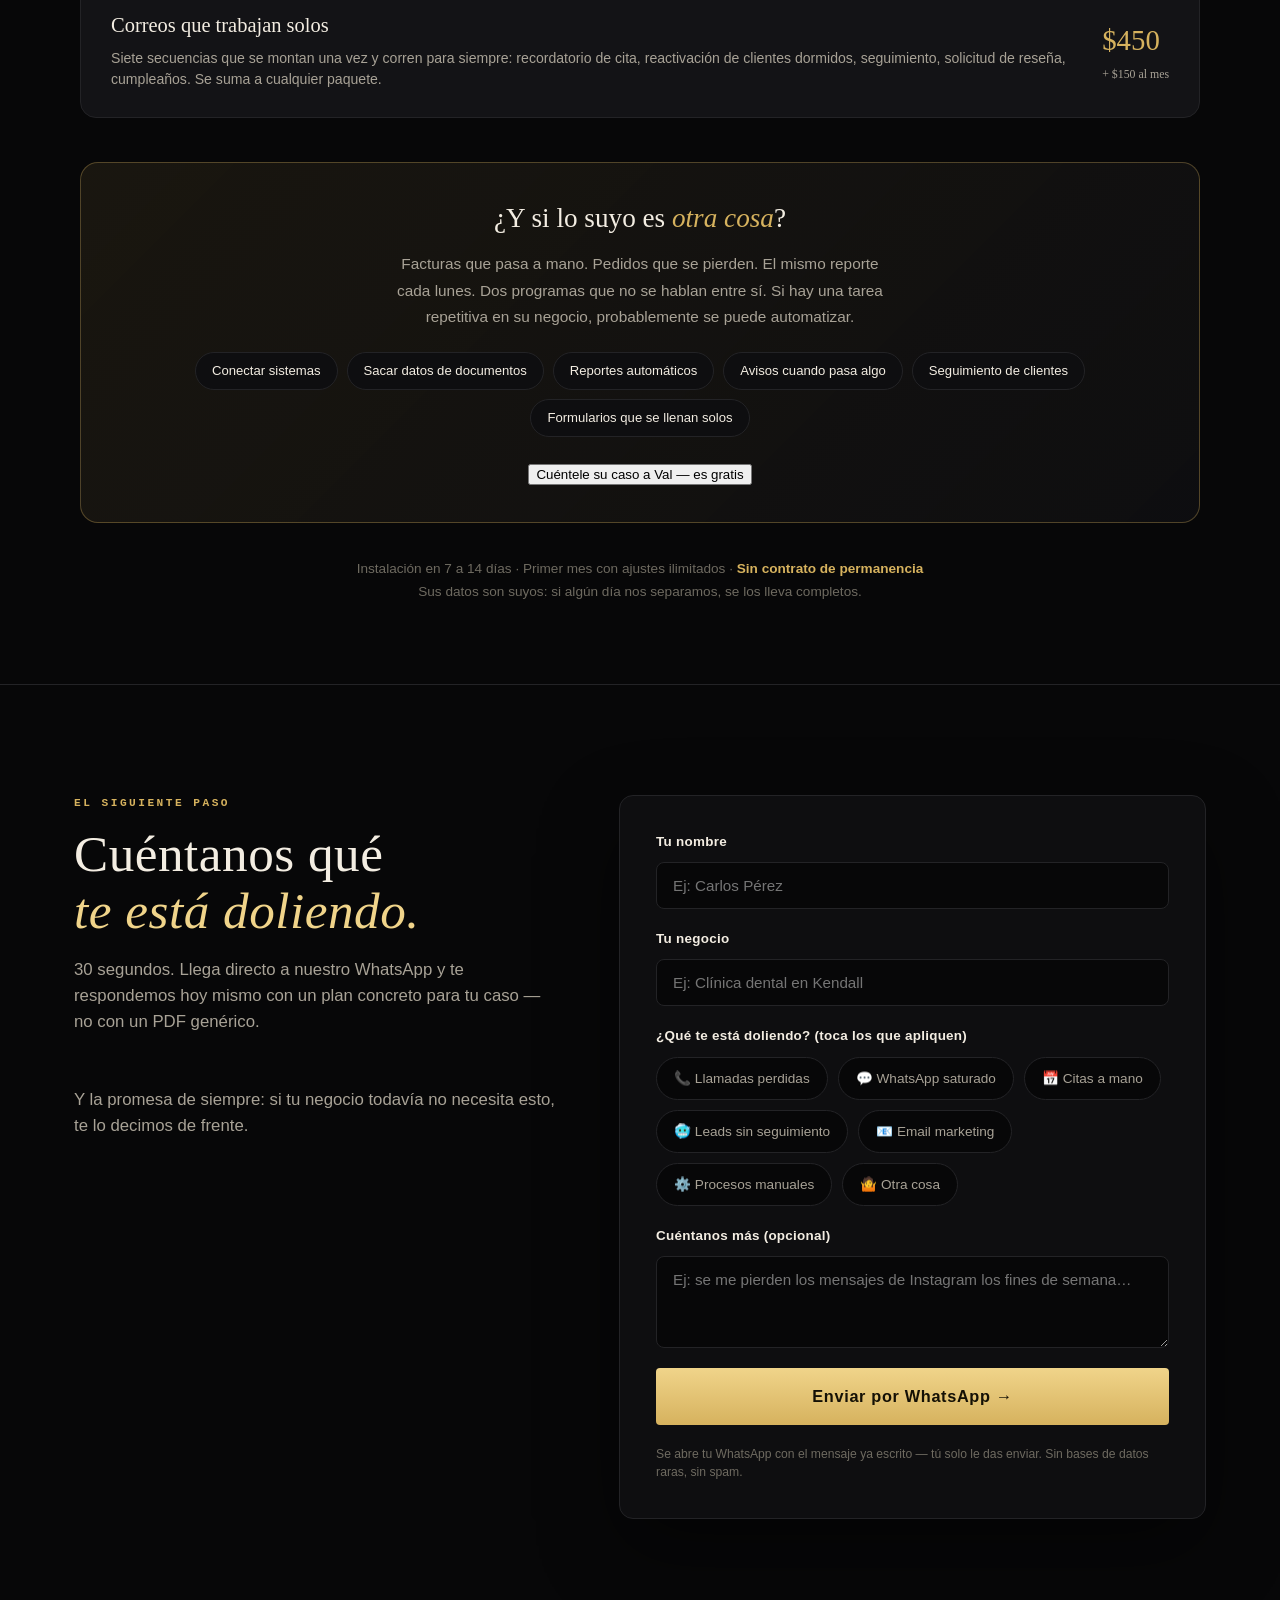
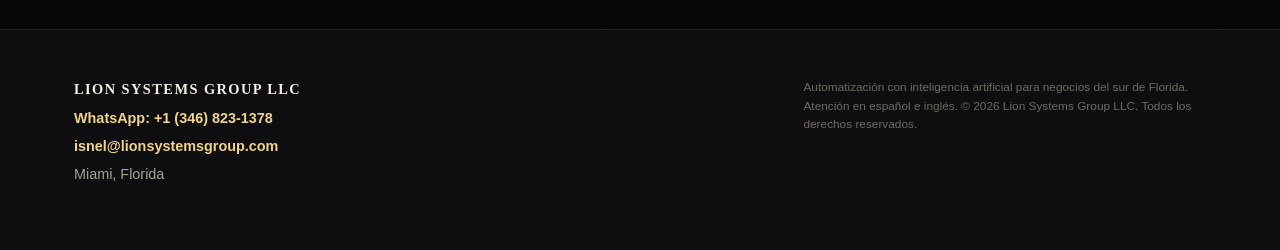
==== commit e00d6b0e: "Paquetes y automatizacion de procesos en la pagina" ====
--- a/ai/index.html
+++ b/ai/index.html
@@ -310,6 +310,57 @@
 #valPie{margin-top:18px;padding-top:15px;border-top:1px solid var(--linea);
   font-size:.72rem;color:var(--sombra);line-height:1.6}
 
+
+/* ═══ PAQUETES ═══ */
+#paquetes{padding:clamp(70px,9vh,120px) 0}
+.pq-cab{max-width:640px;margin:0 auto 46px;text-align:center}
+.pq-cab .eyebrow{font-size:.7rem;letter-spacing:.28em;text-transform:uppercase;color:var(--oro);margin-bottom:18px}
+.pq-cab h2{font-family:Georgia,serif;font-size:clamp(2rem,4.6vw,3.1rem);font-weight:400;line-height:1.1;margin-bottom:16px}
+.pq-cab h2 i{color:var(--oro);font-style:italic}
+.pq-cab p{color:var(--humo);font-size:1.02rem;line-height:1.65}
+.pq-rej{display:grid;grid-template-columns:repeat(auto-fit,minmax(290px,1fr));gap:20px;max-width:1120px;margin:0 auto}
+.pq{background:var(--panel);border:1px solid var(--linea);border-radius:18px;padding:32px 28px;
+  display:flex;flex-direction:column;transition:.35s cubic-bezier(.16,1,.3,1);position:relative}
+.pq:hover{transform:translateY(-6px);border-color:rgba(214,178,94,.5);box-shadow:0 20px 50px rgba(0,0,0,.4)}
+.pq.destaca{border-color:var(--oro);background:linear-gradient(180deg,rgba(214,178,94,.07),var(--panel))}
+.pq.destaca::before{content:'MÁS ELEGIDO';position:absolute;top:-11px;left:28px;background:var(--oro);
+  color:#1A1405;font-size:.6rem;font-weight:700;letter-spacing:.15em;padding:4px 12px;border-radius:99px}
+.pq h3{font-family:Georgia,serif;font-size:1.5rem;font-weight:400;margin-bottom:6px}
+.pq .para{font-size:.79rem;color:var(--sombra);margin-bottom:22px;line-height:1.5}
+.pq .precio{font-family:Georgia,serif;font-size:2.9rem;line-height:1;color:var(--marfil)}
+.pq .precio sup{font-size:1.1rem;vertical-align:super;color:var(--oro)}
+.pq .precio span{display:block;font-family:inherit;font-size:.78rem;color:var(--humo);margin-top:8px;
+  padding-bottom:20px;border-bottom:1px solid var(--linea)}
+.pq ul{list-style:none;margin:20px 0 0;padding:0;flex:1}
+.pq li{padding:8px 0 8px 24px;position:relative;font-size:.88rem;color:var(--marfil);line-height:1.5}
+.pq li::before{content:'✓';position:absolute;left:0;top:8px;color:var(--oro);font-weight:700}
+.pq li.no{color:var(--sombra)}
+.pq li.no::before{content:'—';color:var(--sombra)}
+.pq .cta{margin-top:24px;display:block;text-align:center;background:transparent;border:1.5px solid var(--oro);
+  color:var(--oro2);border-radius:99px;padding:14px;font-weight:700;font-size:.79rem;letter-spacing:.13em;
+  text-transform:uppercase;text-decoration:none;cursor:pointer;transition:.25s cubic-bezier(.34,1.4,.5,1)}
+.pq .cta:hover{background:var(--oro);color:#1A1405;transform:translateY(-2px);box-shadow:0 10px 26px rgba(214,178,94,.32)}
+.pq.destaca .cta{background:var(--oro);color:#1A1405}
+.pq.destaca .cta:hover{background:var(--oro2)}
+.pq-extra{max-width:1120px;margin:20px auto 0;background:var(--panel2);border:1px solid var(--linea);
+  border-radius:16px;padding:26px 30px;display:flex;align-items:center;gap:22px;flex-wrap:wrap}
+.pq-extra .t{flex:1;min-width:250px}
+.pq-extra h4{font-family:Georgia,serif;font-size:1.28rem;font-weight:400;margin-bottom:6px}
+.pq-extra p{font-size:.88rem;color:var(--humo);line-height:1.55}
+.pq-extra .pr{font-family:Georgia,serif;font-size:1.8rem;color:var(--oro);white-space:nowrap}
+.pq-extra .pr small{display:block;font-family:inherit;font-size:.74rem;color:var(--humo);margin-top:3px}
+.pq-nota{max-width:760px;margin:34px auto 0;text-align:center;font-size:.85rem;color:var(--sombra);line-height:1.7}
+.pq-nota b{color:var(--oro)}
+/* automatizamos cualquier cosa */
+.pq-auto{max-width:1120px;margin:44px auto 0;background:linear-gradient(135deg,rgba(214,178,94,.09),rgba(19,19,22,.6));
+  border:1px solid rgba(214,178,94,.32);border-radius:18px;padding:34px 32px;text-align:center}
+.pq-auto h3{font-family:Georgia,serif;font-size:1.7rem;font-weight:400;margin-bottom:12px}
+.pq-auto h3 i{color:var(--oro);font-style:italic}
+.pq-auto p{color:var(--humo);max-width:60ch;margin:0 auto 22px;line-height:1.7;font-size:.96rem}
+.pq-auto .ejem{display:flex;flex-wrap:wrap;gap:9px;justify-content:center;margin-bottom:24px}
+.pq-auto .ejem span{background:var(--panel);border:1px solid var(--linea);border-radius:99px;
+  padding:8px 16px;font-size:.82rem;color:var(--marfil)}
+
 </style>
 </head>
 <body>
@@ -449,6 +500,90 @@
         Empresa nueva, con hambre — y tecnología probada. Instalo y opero sistemas de automatización con IA todos los días, y tengo una sola obsesión: que tu negocio no pierda ni un cliente más.
       </div>
     </div>
+  </div>
+</section>
+
+
+<section class="sec-line" id="paquetes">
+  <div class="wrap">
+    <div class="pq-cab">
+      <div class="eyebrow">Lo que instalamos</div>
+      <h2>Deje de perder <i>lo que ya tiene</i></h2>
+      <p>Sin cambiar de número, sin instalar nada y sin contrato. Su teléfono sigue siendo su teléfono — solo que ahora, cuando usted no puede contestar, contesta alguien.</p>
+    </div>
+
+    <div class="pq-rej">
+      <div class="pq destaca">
+        <h3>La Puerta</h3>
+        <div class="para">Para el negocio que vive del teléfono y pierde llamadas todos los días.</div>
+        <div class="precio"><sup>$</sup>557<span>de instalación · luego $317 al mes</span></div>
+        <ul>
+          <li>Recepcionista de IA que contesta 24/7</li>
+          <li>Habla español o inglés según le hablen</li>
+          <li>Conoce sus servicios, precios y horarios</li>
+          <li>Agenda la cita y toma los datos</li>
+          <li>Pasa las urgencias a una persona real</li>
+          <li>Chat de inteligencia artificial en su web</li>
+          <li>Su panel con todas las llamadas y citas</li>
+          <li>Se conecta al sistema que ya usa</li>
+          <li class="no">Sitio web nuevo</li>
+        </ul>
+        <button class="cta" data-val>Probarlo ahora mismo</button>
+      </div>
+
+      <div class="pq">
+        <h3>Puerta + Web</h3>
+        <div class="para">Para quien además tiene una página que no está a la altura de su trabajo.</div>
+        <div class="precio"><sup>$</sup>1,257<span>de instalación · luego $417 al mes</span></div>
+        <ul>
+          <li>Todo lo de La Puerta</li>
+          <li>Sitio nuevo, completo en español e inglés</li>
+          <li>Diseñado con su marca y sus fotos</li>
+          <li>Optimizado para que Google lo encuentre</li>
+          <li>Horarios sincronizados en todas partes</li>
+          <li>Mantenimiento y cambios incluidos</li>
+        </ul>
+        <a class="cta" href="#hablemos">Hablar de mi caso</a>
+      </div>
+
+      <div class="pq">
+        <h3>Solo la web</h3>
+        <div class="para">Si por ahora solo quiere arreglar su presencia en internet.</div>
+        <div class="precio"><sup>$</sup>700<span>de instalación · luego $100 al mes</span></div>
+        <ul>
+          <li>Sitio nuevo bilingüe</li>
+          <li>Con su marca y sus fotos</li>
+          <li>Optimizado para buscadores</li>
+          <li>Mantenimiento mensual</li>
+          <li class="no">Recepcionista de IA</li>
+          <li class="no">Panel de llamadas</li>
+        </ul>
+        <a class="cta" href="#hablemos">Hablar de mi caso</a>
+      </div>
+    </div>
+
+    <div class="pq-extra">
+      <div class="t">
+        <h4>Correos que trabajan solos</h4>
+        <p>Siete secuencias que se montan una vez y corren para siempre: recordatorio de cita, reactivación de clientes dormidos, seguimiento, solicitud de reseña, cumpleaños. Se suma a cualquier paquete.</p>
+      </div>
+      <div class="pr">$450<small>+ $150 al mes</small></div>
+    </div>
+
+    <div class="pq-auto">
+      <h3>¿Y si lo suyo es <i>otra cosa</i>?</h3>
+      <p>Facturas que pasa a mano. Pedidos que se pierden. El mismo reporte cada lunes. Dos programas que no se hablan entre sí. Si hay una tarea repetitiva en su negocio, probablemente se puede automatizar.</p>
+      <div class="ejem">
+        <span>Conectar sistemas</span><span>Sacar datos de documentos</span><span>Reportes automáticos</span>
+        <span>Avisos cuando pasa algo</span><span>Seguimiento de clientes</span><span>Formularios que se llenan solos</span>
+      </div>
+      <button class="cta" data-val style="display:inline-block;max-width:340px;margin:0 auto">Cuéntele su caso a Val — es gratis</button>
+    </div>
+
+    <p class="pq-nota">
+      Instalación en 7 a 14 días · Primer mes con ajustes ilimitados · <b>Sin contrato de permanencia</b><br>
+      Sus datos son suyos: si algún día nos separamos, se los lleva completos.
+    </p>
   </div>
 </section>
 
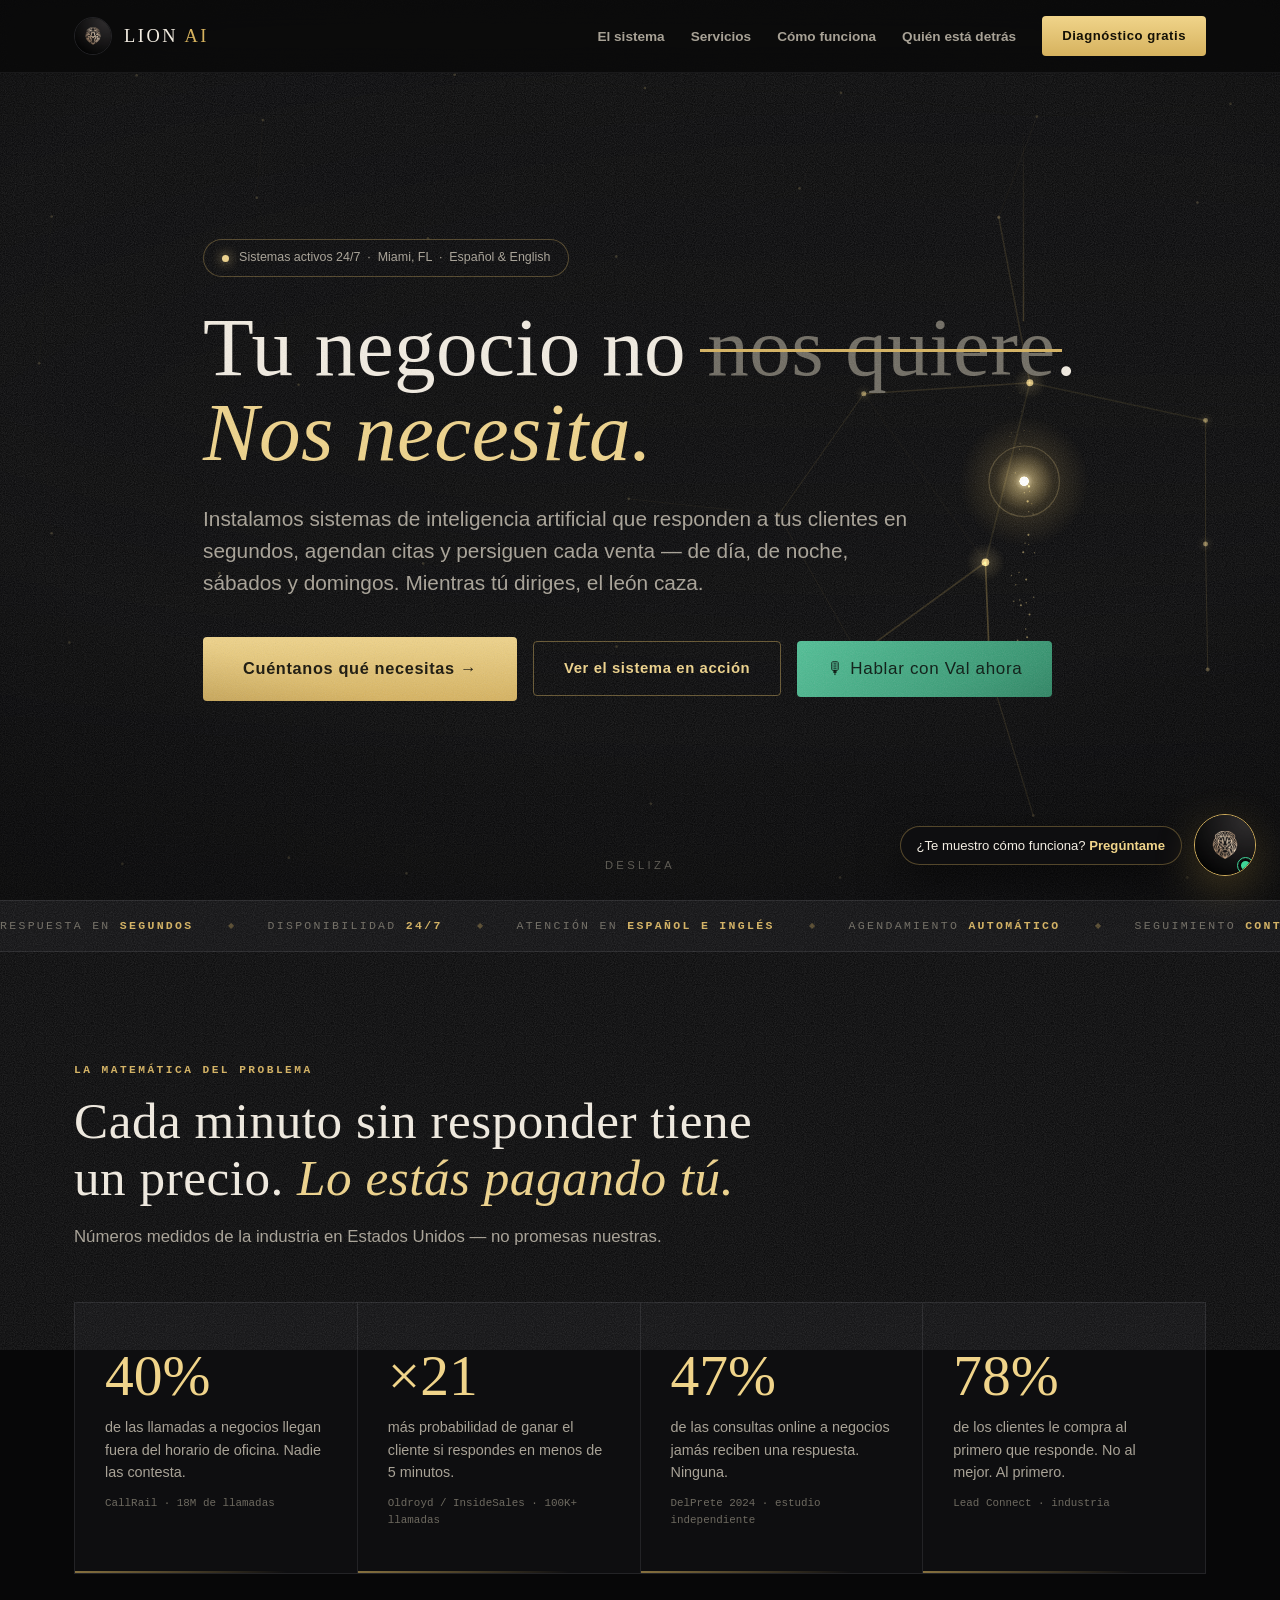
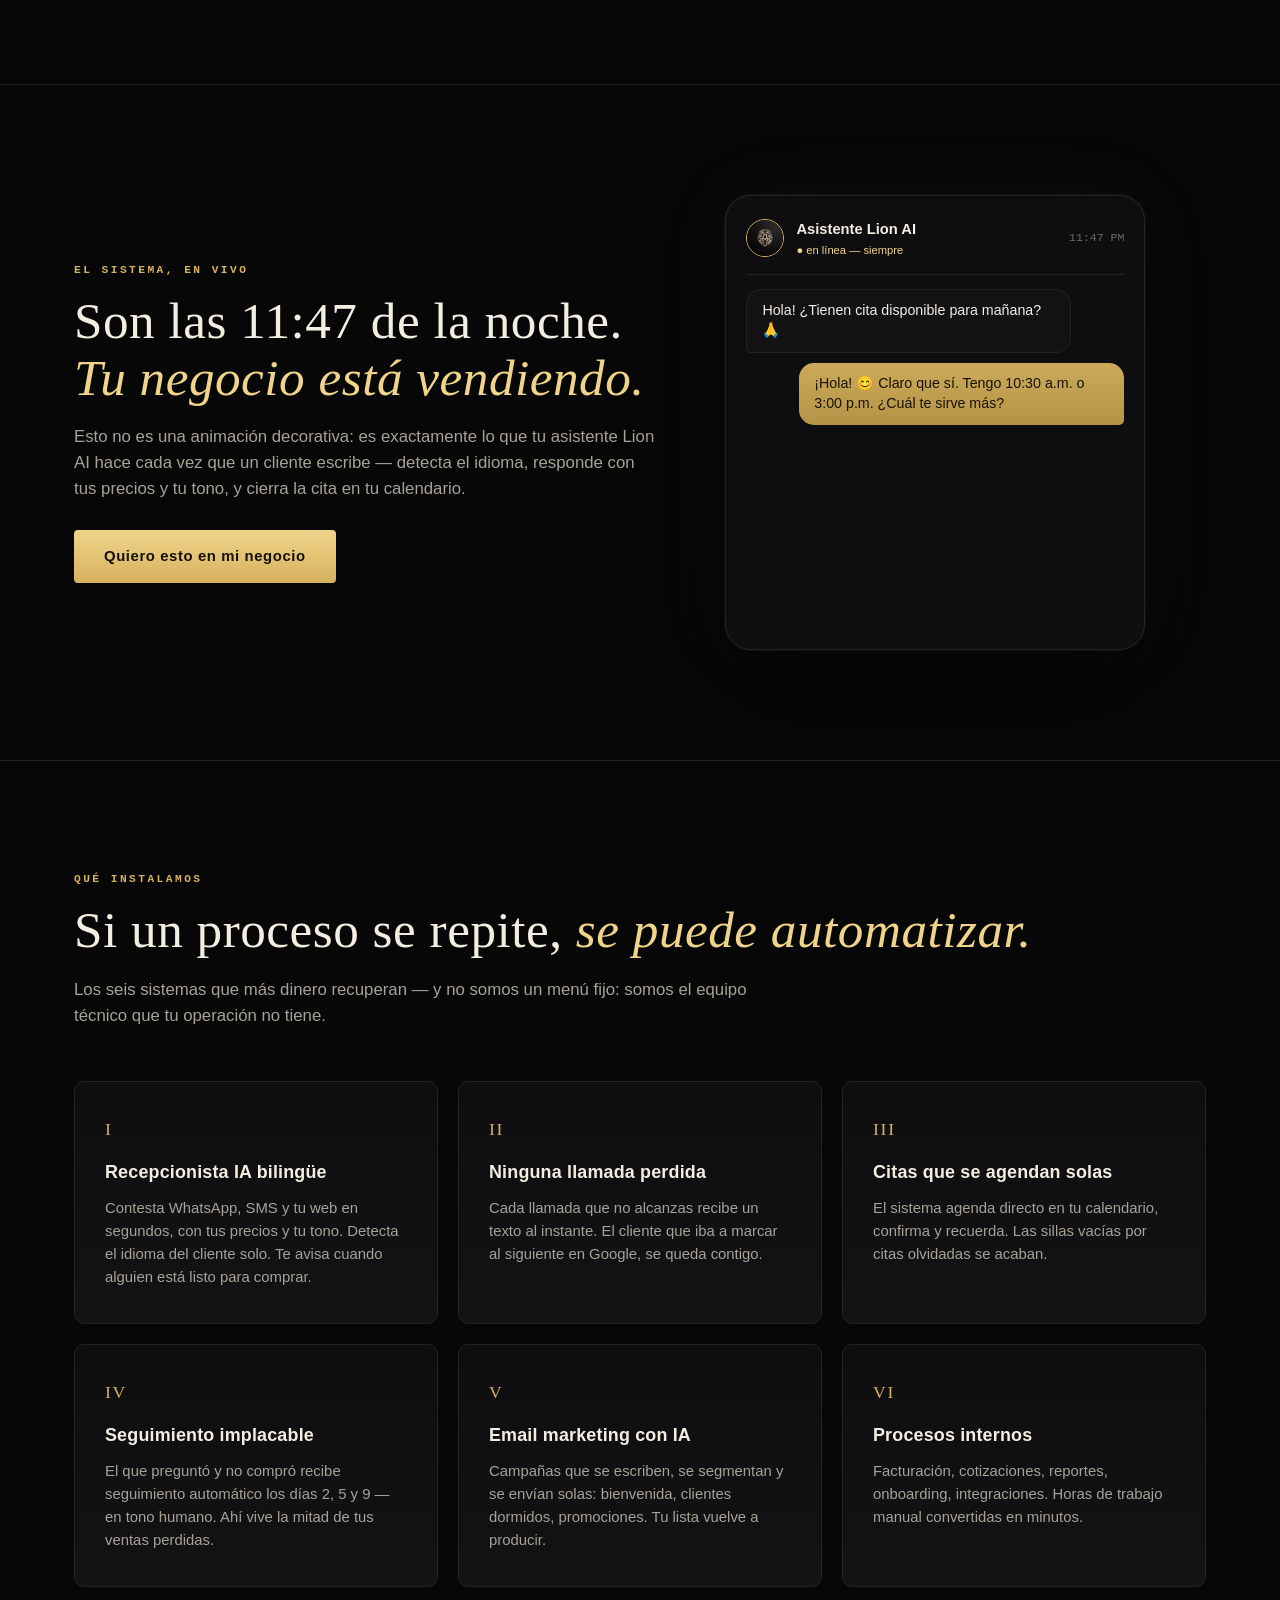
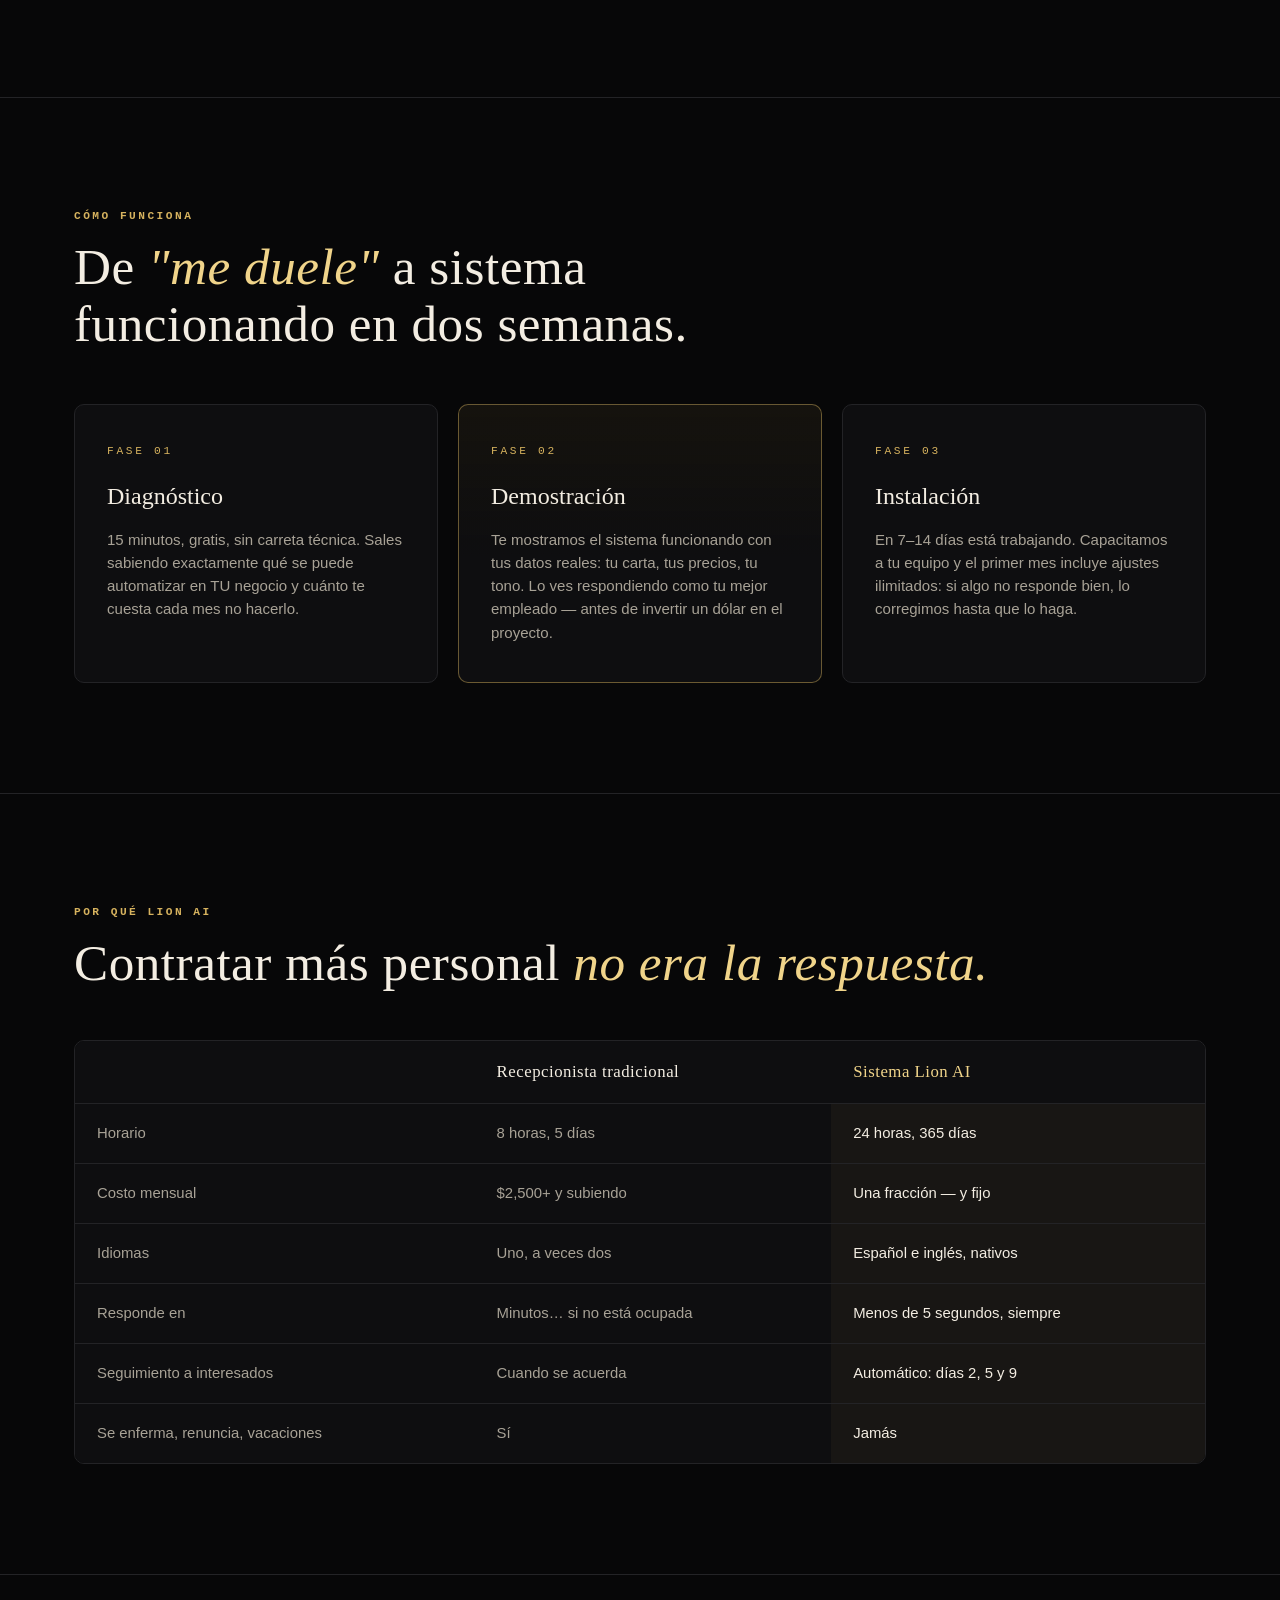
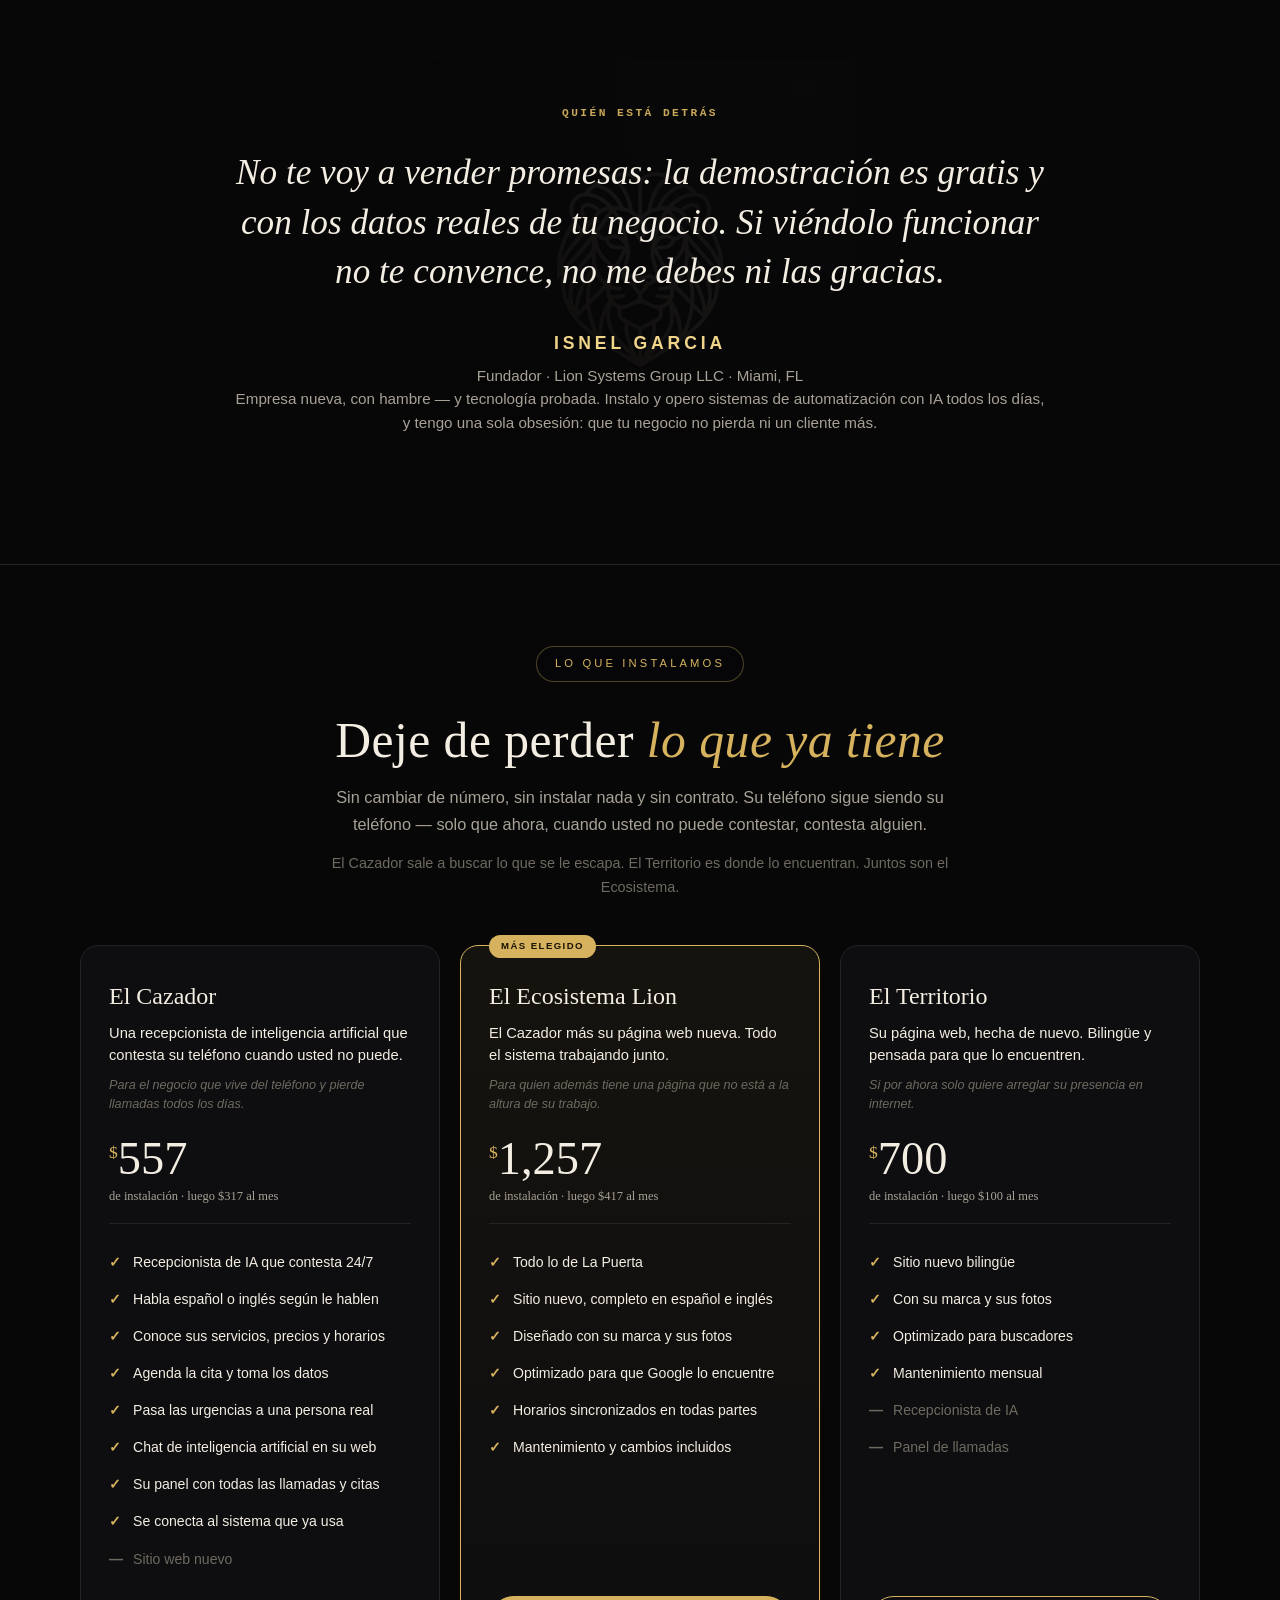
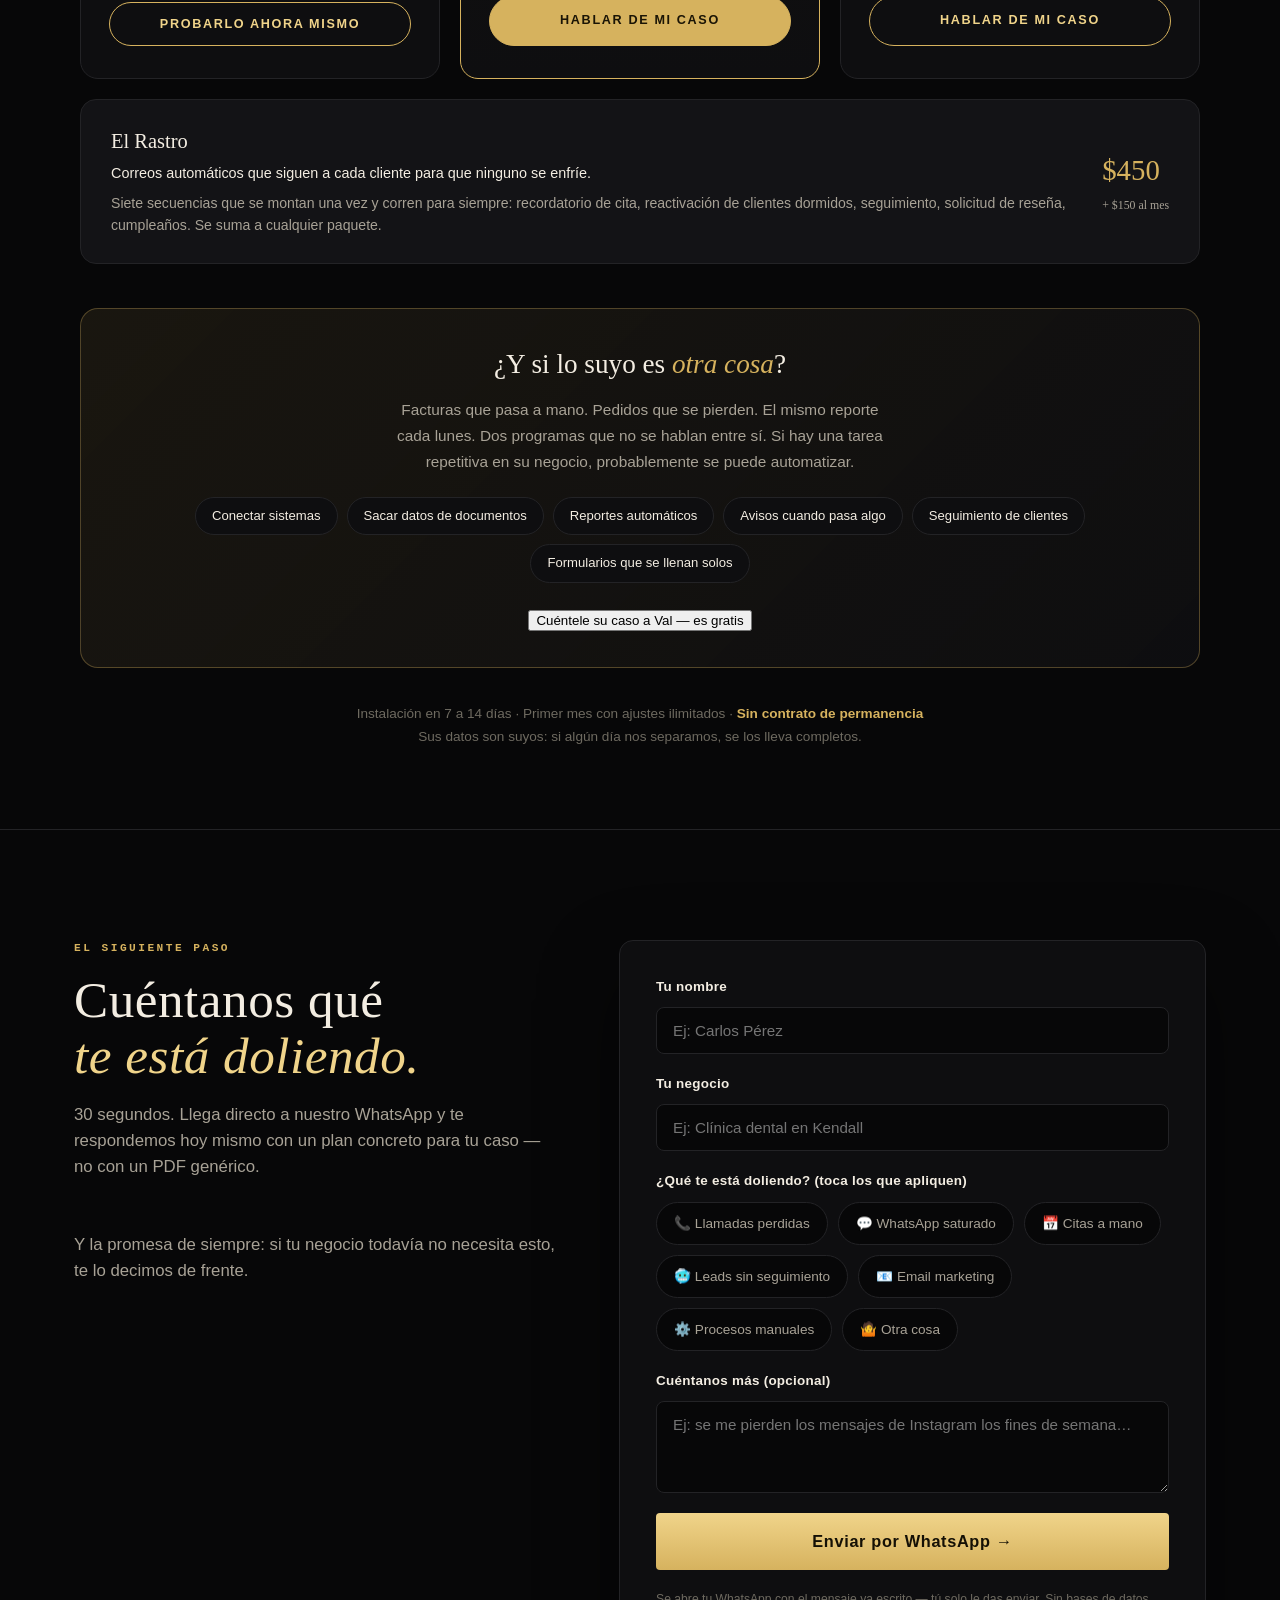
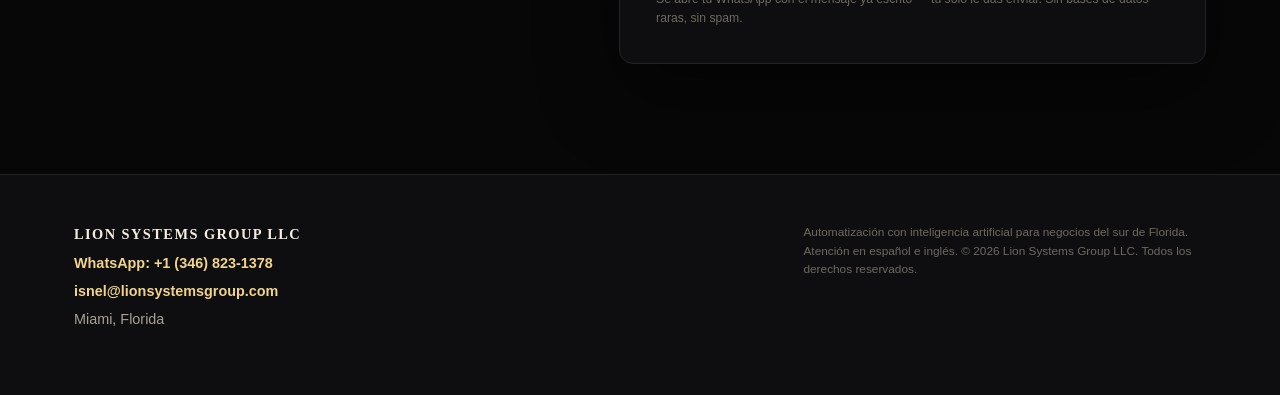
==== commit b492d9d6: "Paquetes: El Cazador, El Territorio, El Ecosistema Lion, El Rastro" ====
--- a/ai/index.html
+++ b/ai/index.html
@@ -326,7 +326,9 @@
 .pq.destaca::before{content:'MÁS ELEGIDO';position:absolute;top:-11px;left:28px;background:var(--oro);
   color:#1A1405;font-size:.6rem;font-weight:700;letter-spacing:.15em;padding:4px 12px;border-radius:99px}
 .pq h3{font-family:Georgia,serif;font-size:1.5rem;font-weight:400;margin-bottom:6px}
-.pq .para{font-size:.79rem;color:var(--sombra);margin-bottom:22px;line-height:1.5}
+.pq .quees{font-size:.92rem;color:var(--marfil);line-height:1.5;margin-bottom:10px;font-weight:500}
+.pq .para{font-size:.79rem;color:var(--sombra);margin-bottom:22px;line-height:1.5;font-style:italic}
+.pq-extra .quees{font-size:.9rem;color:var(--marfil);line-height:1.5;font-weight:500}
 .pq .precio{font-family:Georgia,serif;font-size:2.9rem;line-height:1;color:var(--marfil)}
 .pq .precio sup{font-size:1.1rem;vertical-align:super;color:var(--oro)}
 .pq .precio span{display:block;font-family:inherit;font-size:.78rem;color:var(--humo);margin-top:8px;
@@ -510,11 +512,13 @@
       <div class="eyebrow">Lo que instalamos</div>
       <h2>Deje de perder <i>lo que ya tiene</i></h2>
       <p>Sin cambiar de número, sin instalar nada y sin contrato. Su teléfono sigue siendo su teléfono — solo que ahora, cuando usted no puede contestar, contesta alguien.</p>
+      <p style="margin-top:14px;font-size:.9rem;color:var(--sombra)">El Cazador sale a buscar lo que se le escapa. El Territorio es donde lo encuentran. Juntos son el Ecosistema.</p>
     </div>
 
     <div class="pq-rej">
-      <div class="pq destaca">
-        <h3>La Puerta</h3>
+      <div class="pq">
+        <h3>El Cazador</h3>
+        <div class="quees">Una recepcionista de inteligencia artificial que contesta su teléfono cuando usted no puede.</div>
         <div class="para">Para el negocio que vive del teléfono y pierde llamadas todos los días.</div>
         <div class="precio"><sup>$</sup>557<span>de instalación · luego $317 al mes</span></div>
         <ul>
@@ -531,8 +535,9 @@
         <button class="cta" data-val>Probarlo ahora mismo</button>
       </div>
 
-      <div class="pq">
-        <h3>Puerta + Web</h3>
+      <div class="pq destaca">
+        <h3>El Ecosistema Lion</h3>
+        <div class="quees">El Cazador más su página web nueva. Todo el sistema trabajando junto.</div>
         <div class="para">Para quien además tiene una página que no está a la altura de su trabajo.</div>
         <div class="precio"><sup>$</sup>1,257<span>de instalación · luego $417 al mes</span></div>
         <ul>
@@ -547,7 +552,8 @@
       </div>
 
       <div class="pq">
-        <h3>Solo la web</h3>
+        <h3>El Territorio</h3>
+        <div class="quees">Su página web, hecha de nuevo. Bilingüe y pensada para que lo encuentren.</div>
         <div class="para">Si por ahora solo quiere arreglar su presencia en internet.</div>
         <div class="precio"><sup>$</sup>700<span>de instalación · luego $100 al mes</span></div>
         <ul>
@@ -564,7 +570,8 @@
 
     <div class="pq-extra">
       <div class="t">
-        <h4>Correos que trabajan solos</h4>
+        <h4>El Rastro</h4>
+        <div class="quees" style="margin-bottom:8px">Correos automáticos que siguen a cada cliente para que ninguno se enfríe.</div>
         <p>Siete secuencias que se montan una vez y corren para siempre: recordatorio de cita, reactivación de clientes dormidos, seguimiento, solicitud de reseña, cumpleaños. Se suma a cualquier paquete.</p>
       </div>
       <div class="pr">$450<small>+ $150 al mes</small></div>
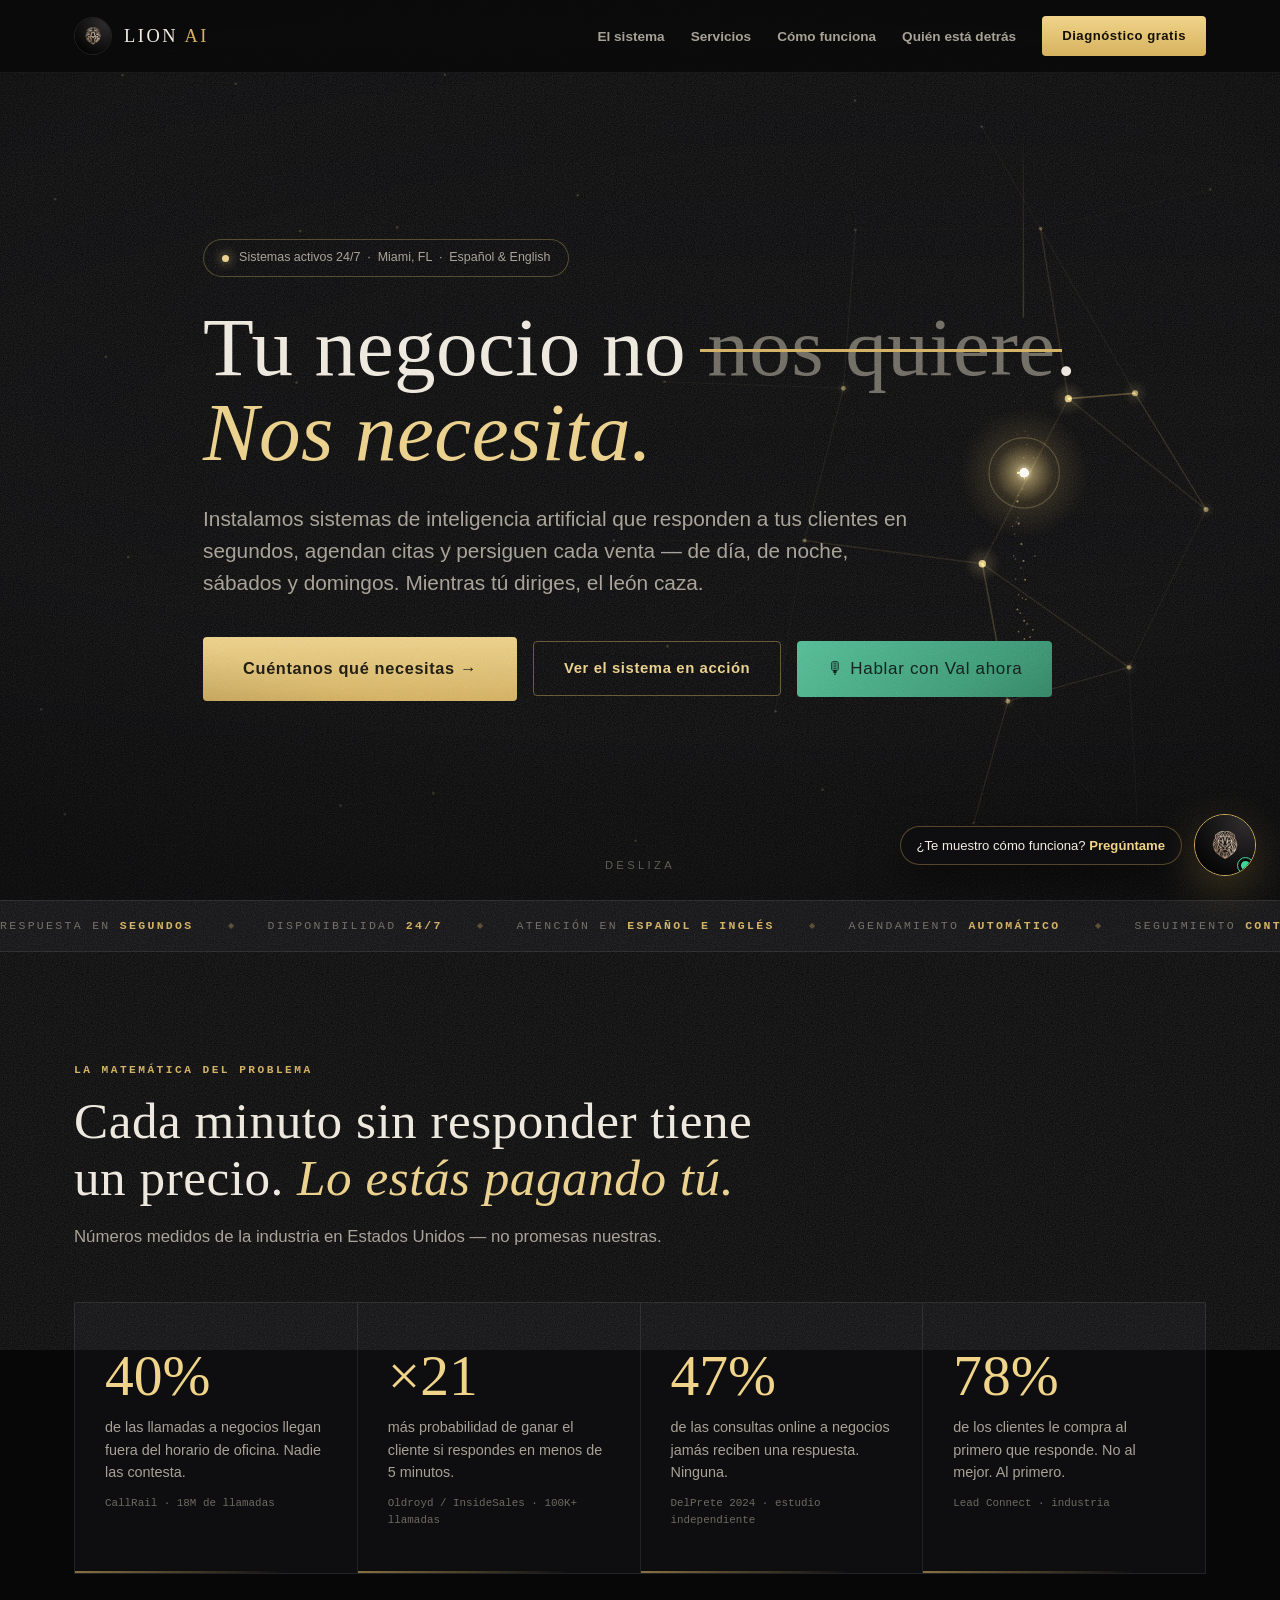
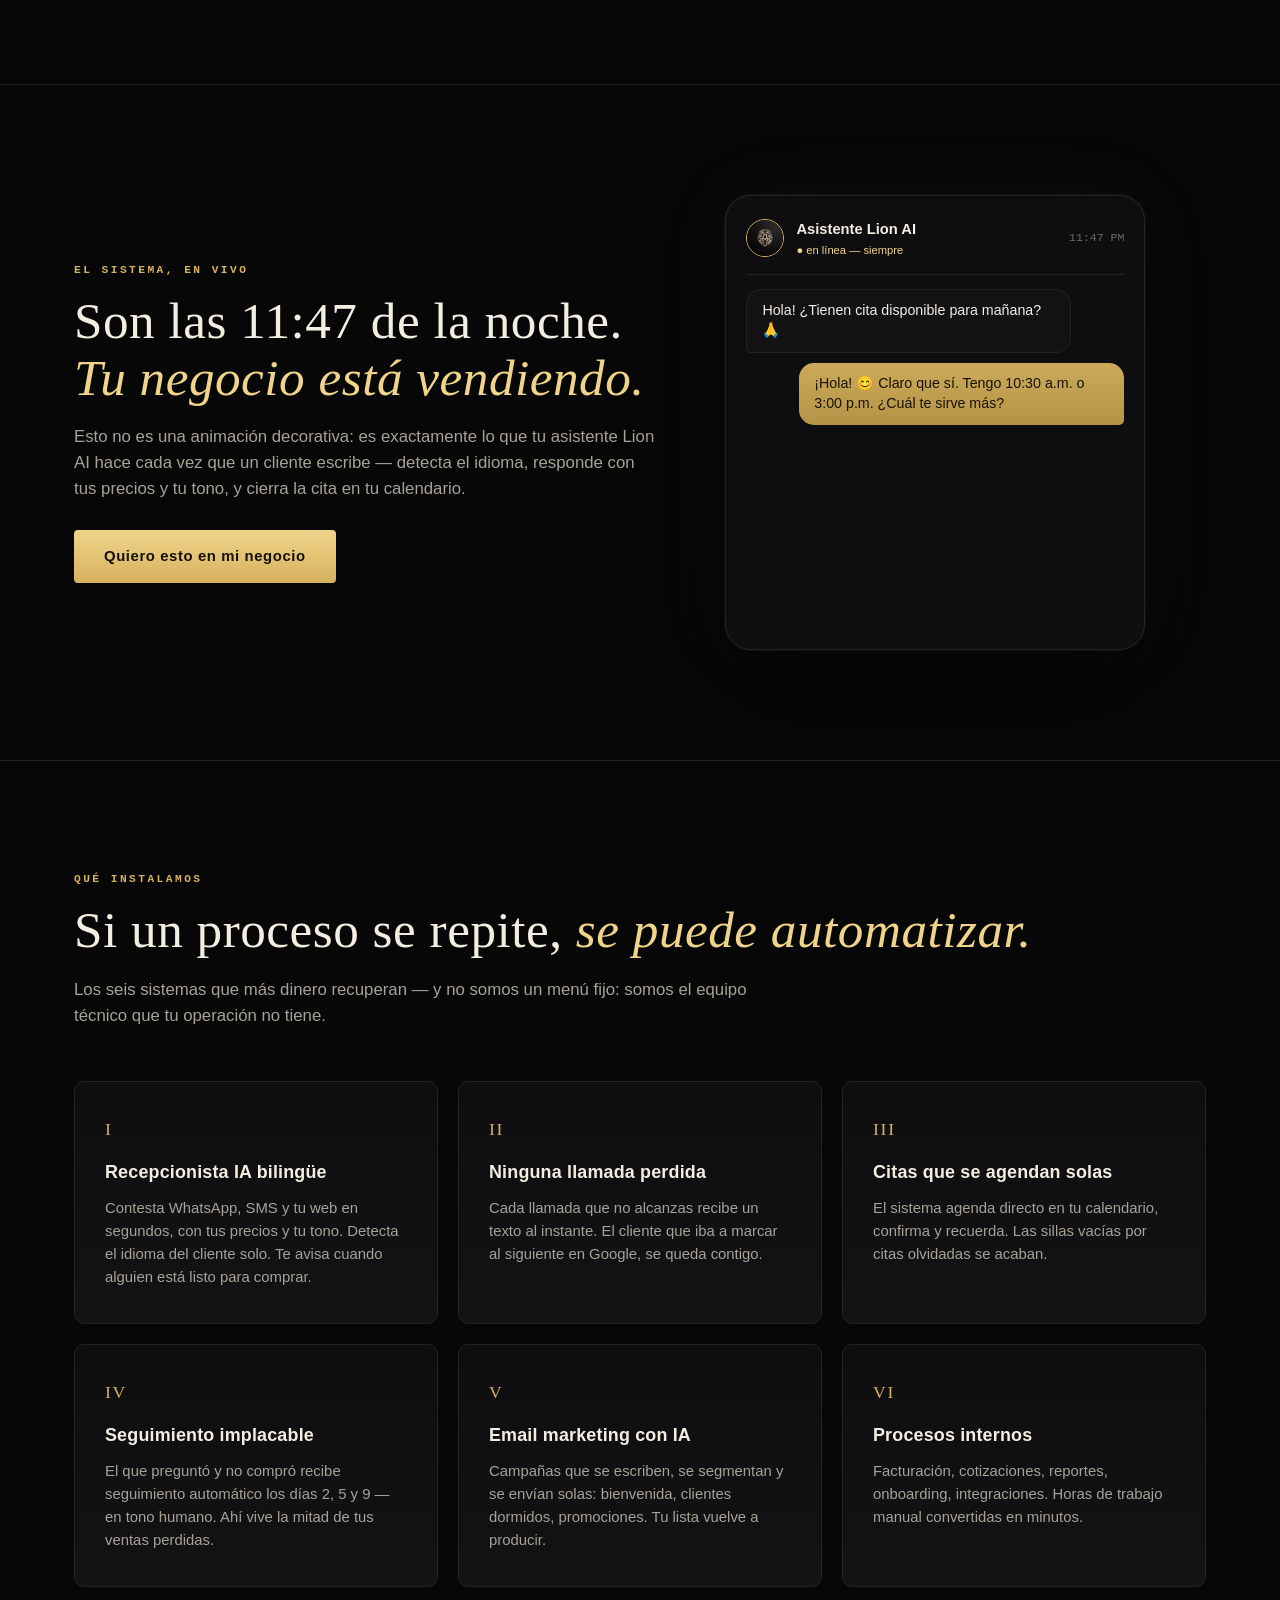
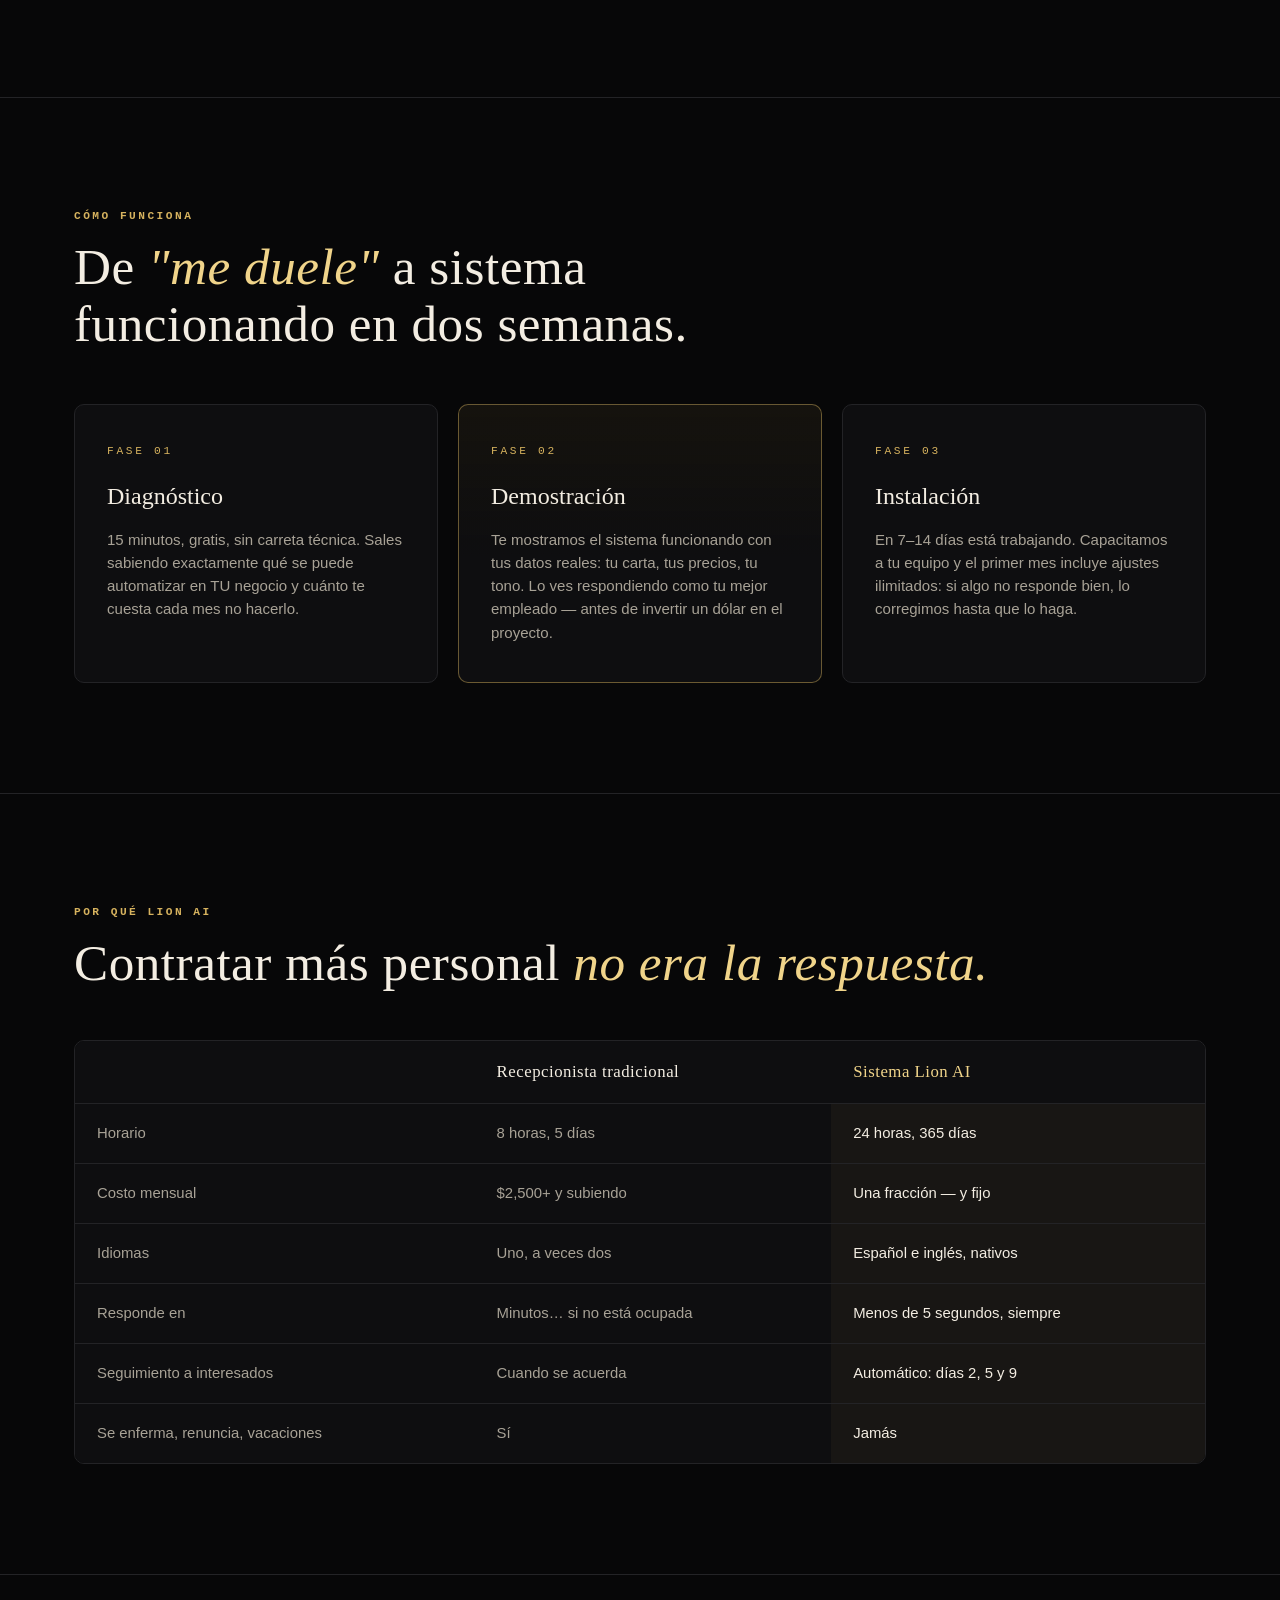
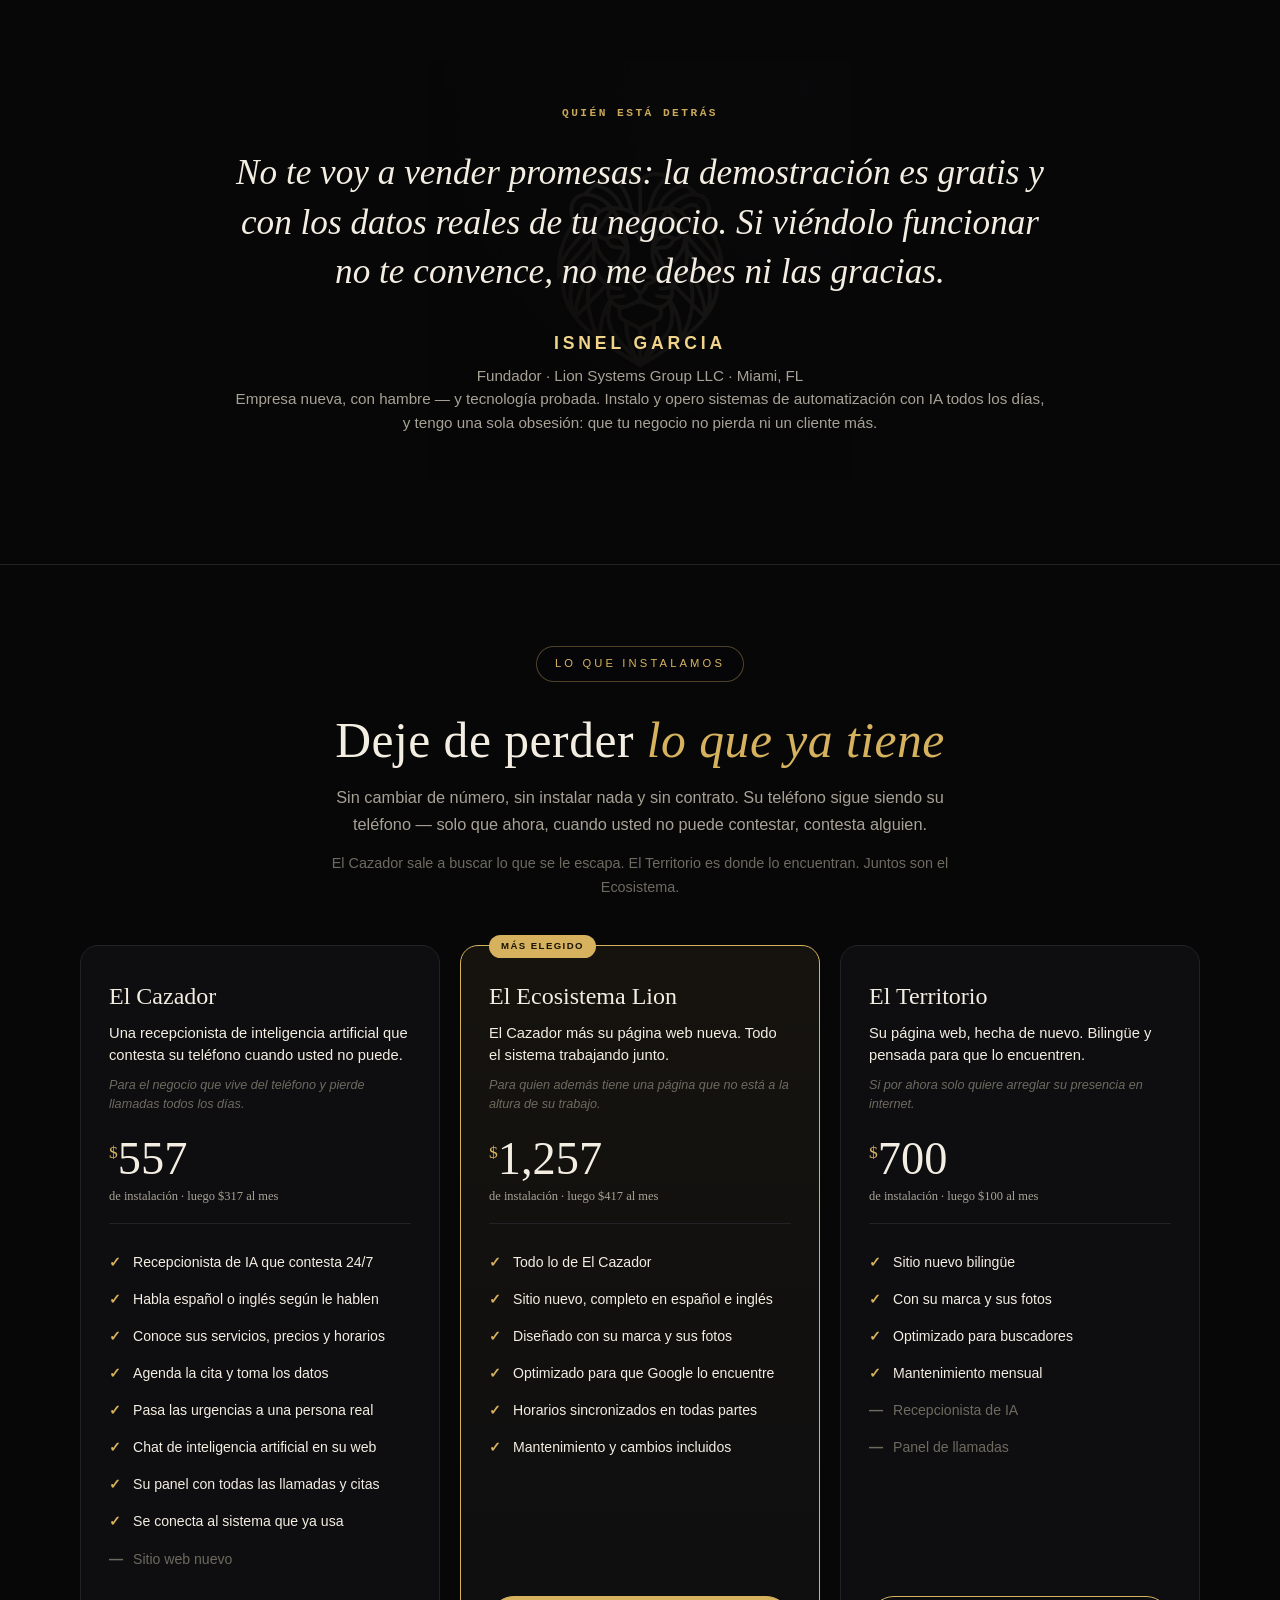
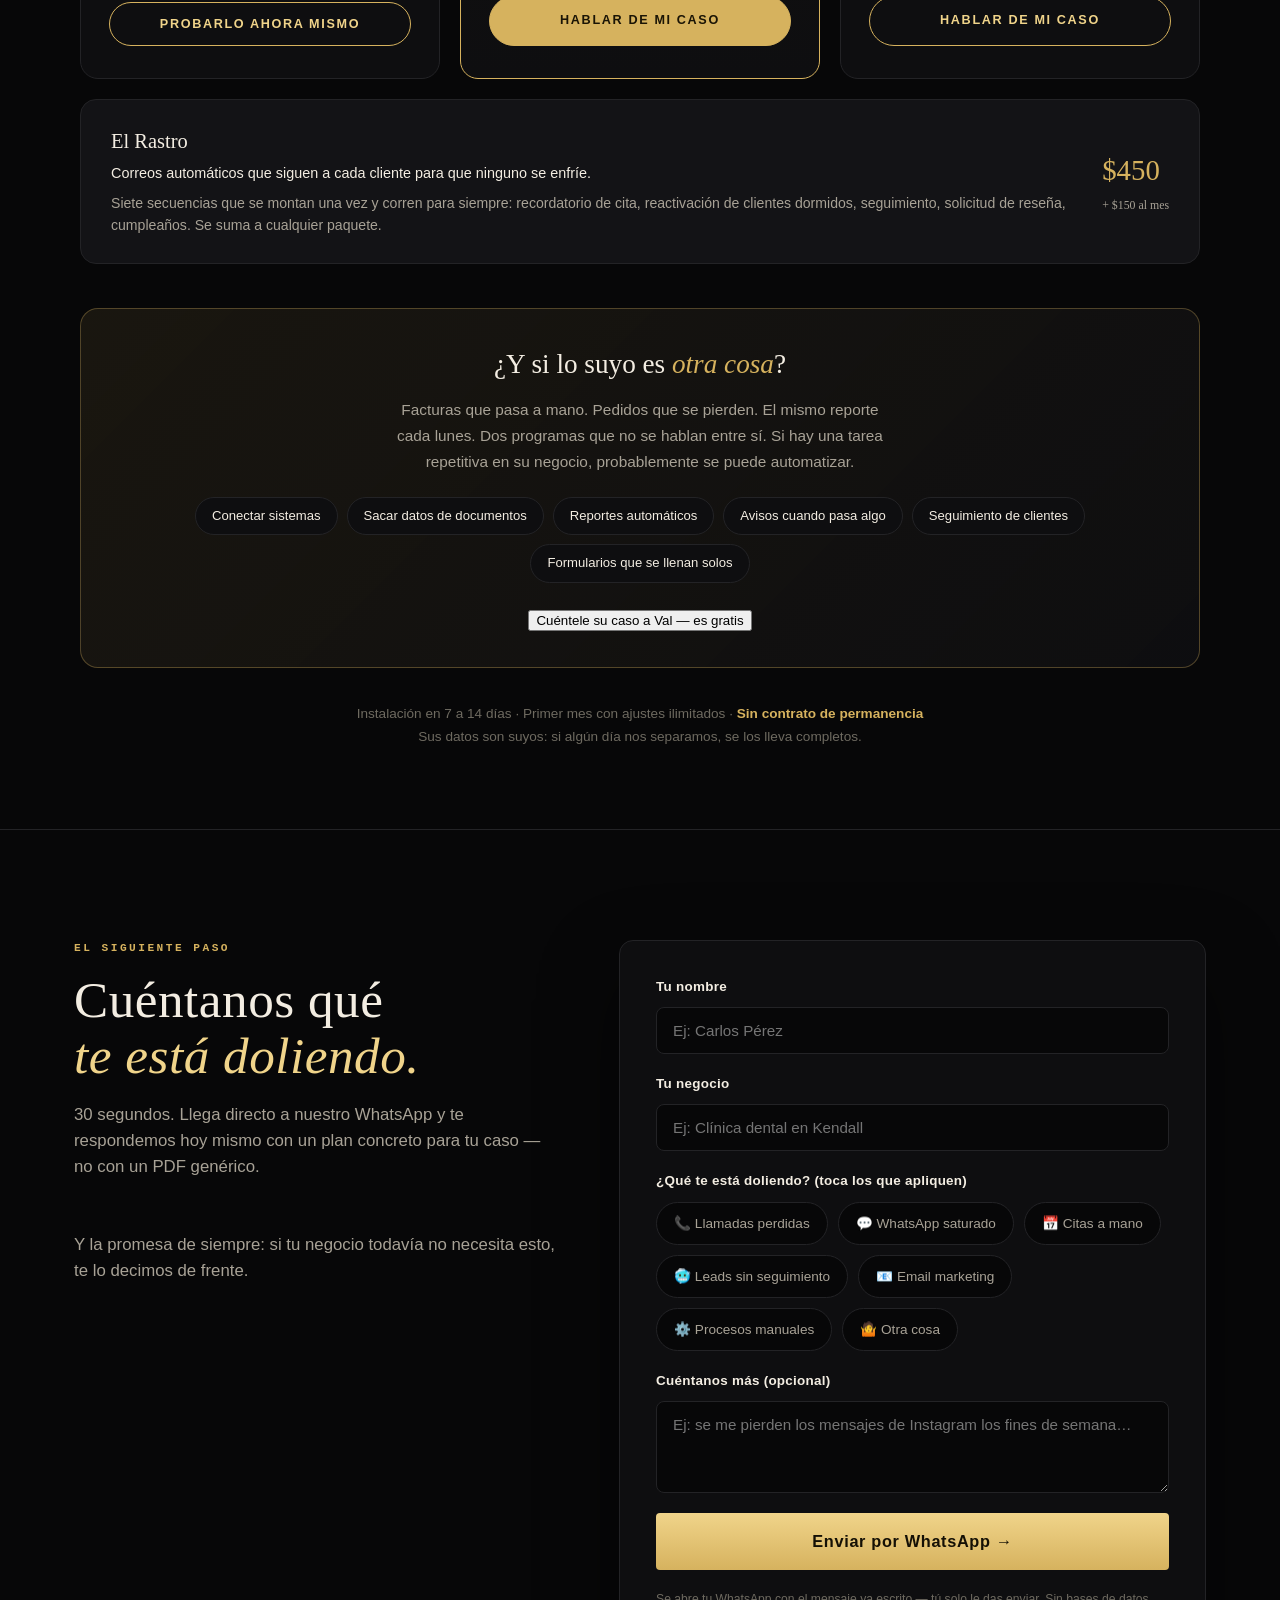
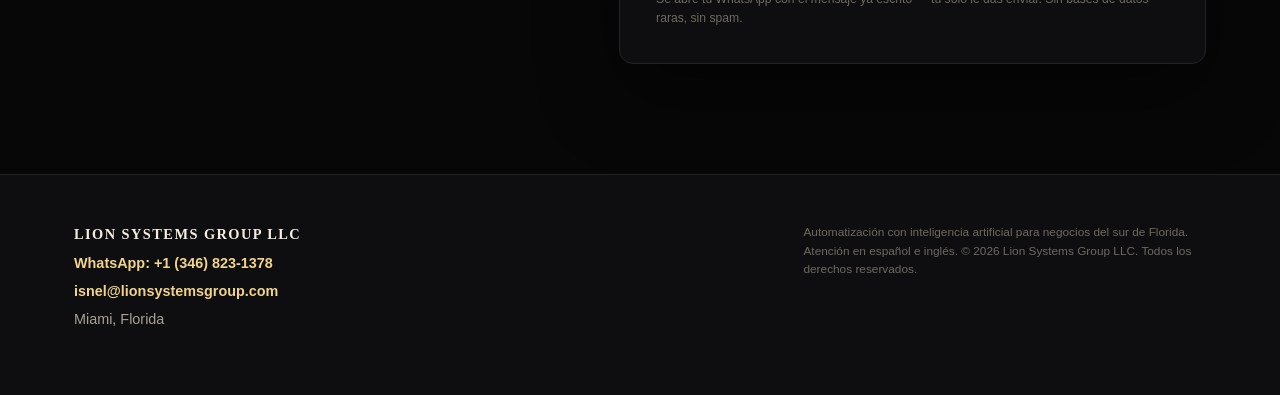
==== commit 52674b01: "Corregir referencia a La Puerta por El Cazador" ====
--- a/ai/index.html
+++ b/ai/index.html
@@ -541,7 +541,7 @@
         <div class="para">Para quien además tiene una página que no está a la altura de su trabajo.</div>
         <div class="precio"><sup>$</sup>1,257<span>de instalación · luego $417 al mes</span></div>
         <ul>
-          <li>Todo lo de La Puerta</li>
+          <li>Todo lo de El Cazador</li>
           <li>Sitio nuevo, completo en español e inglés</li>
           <li>Diseñado con su marca y sus fotos</li>
           <li>Optimizado para que Google lo encuentre</li>
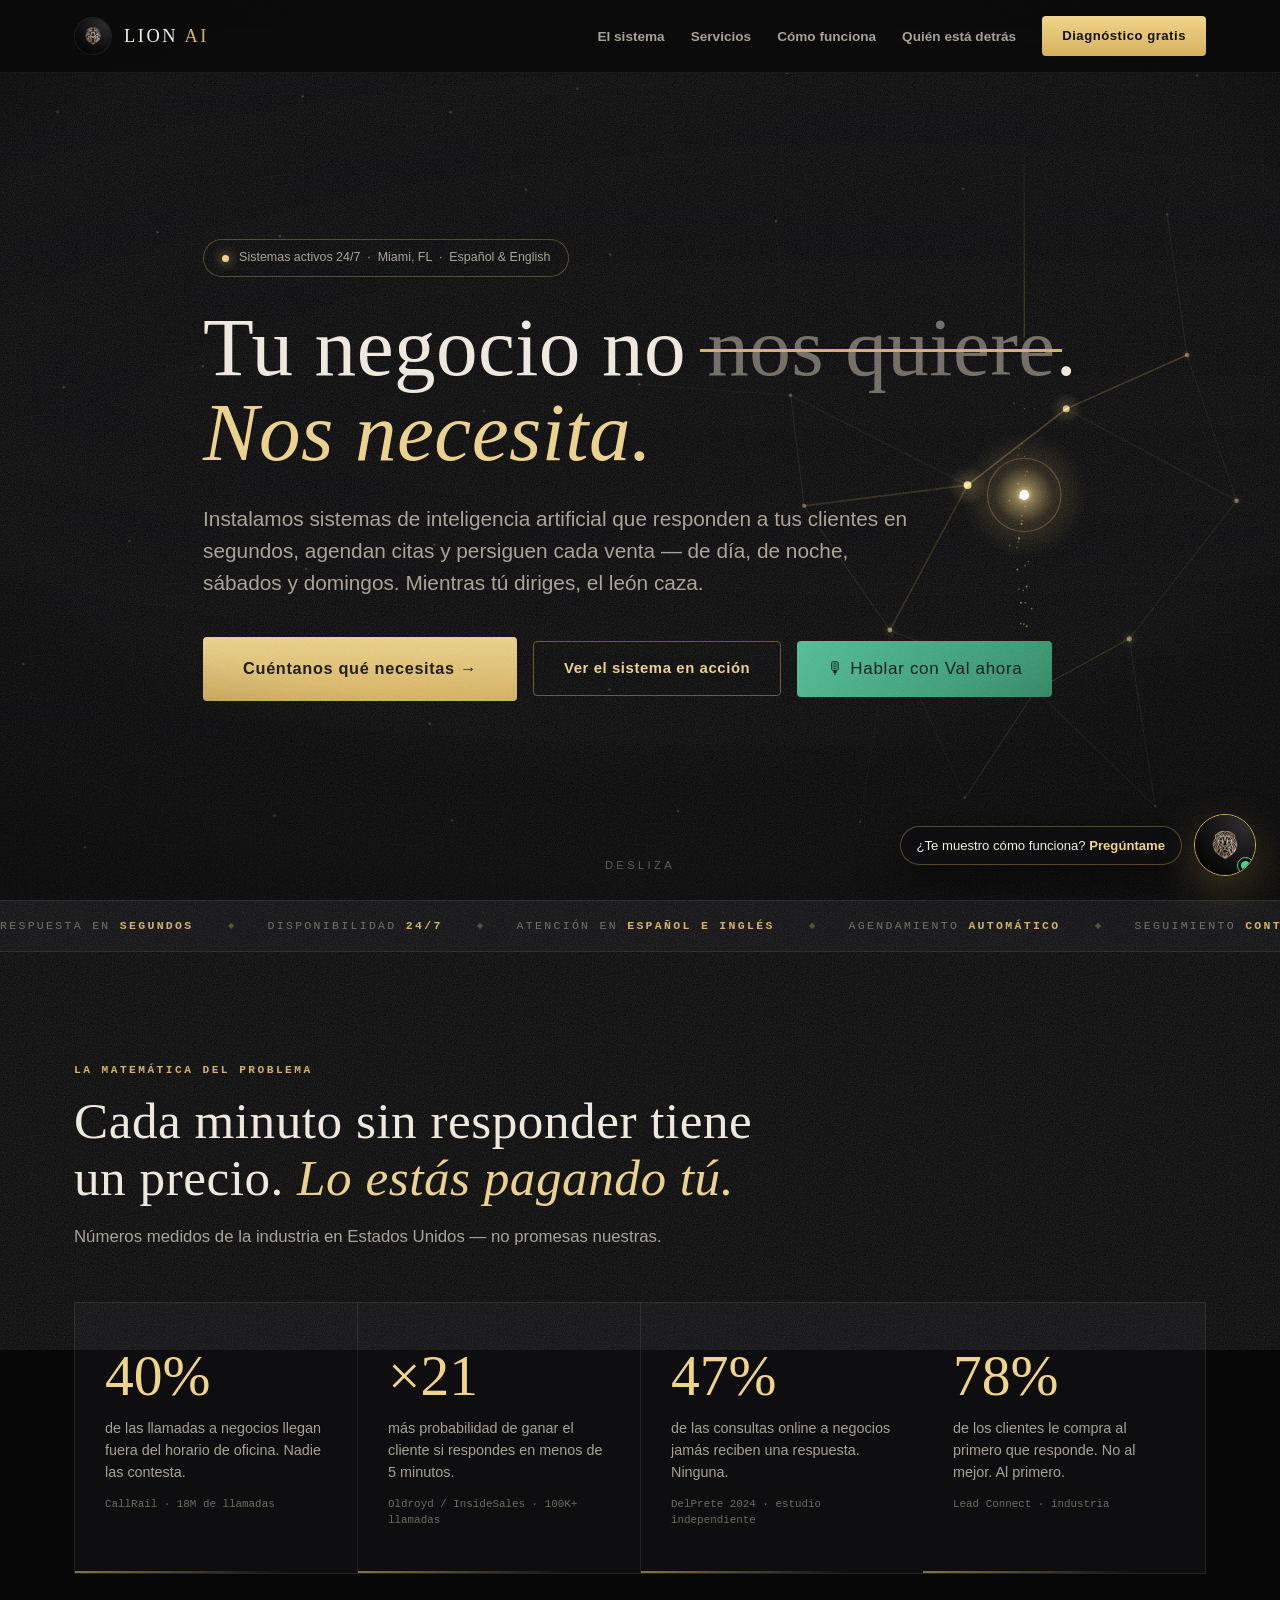
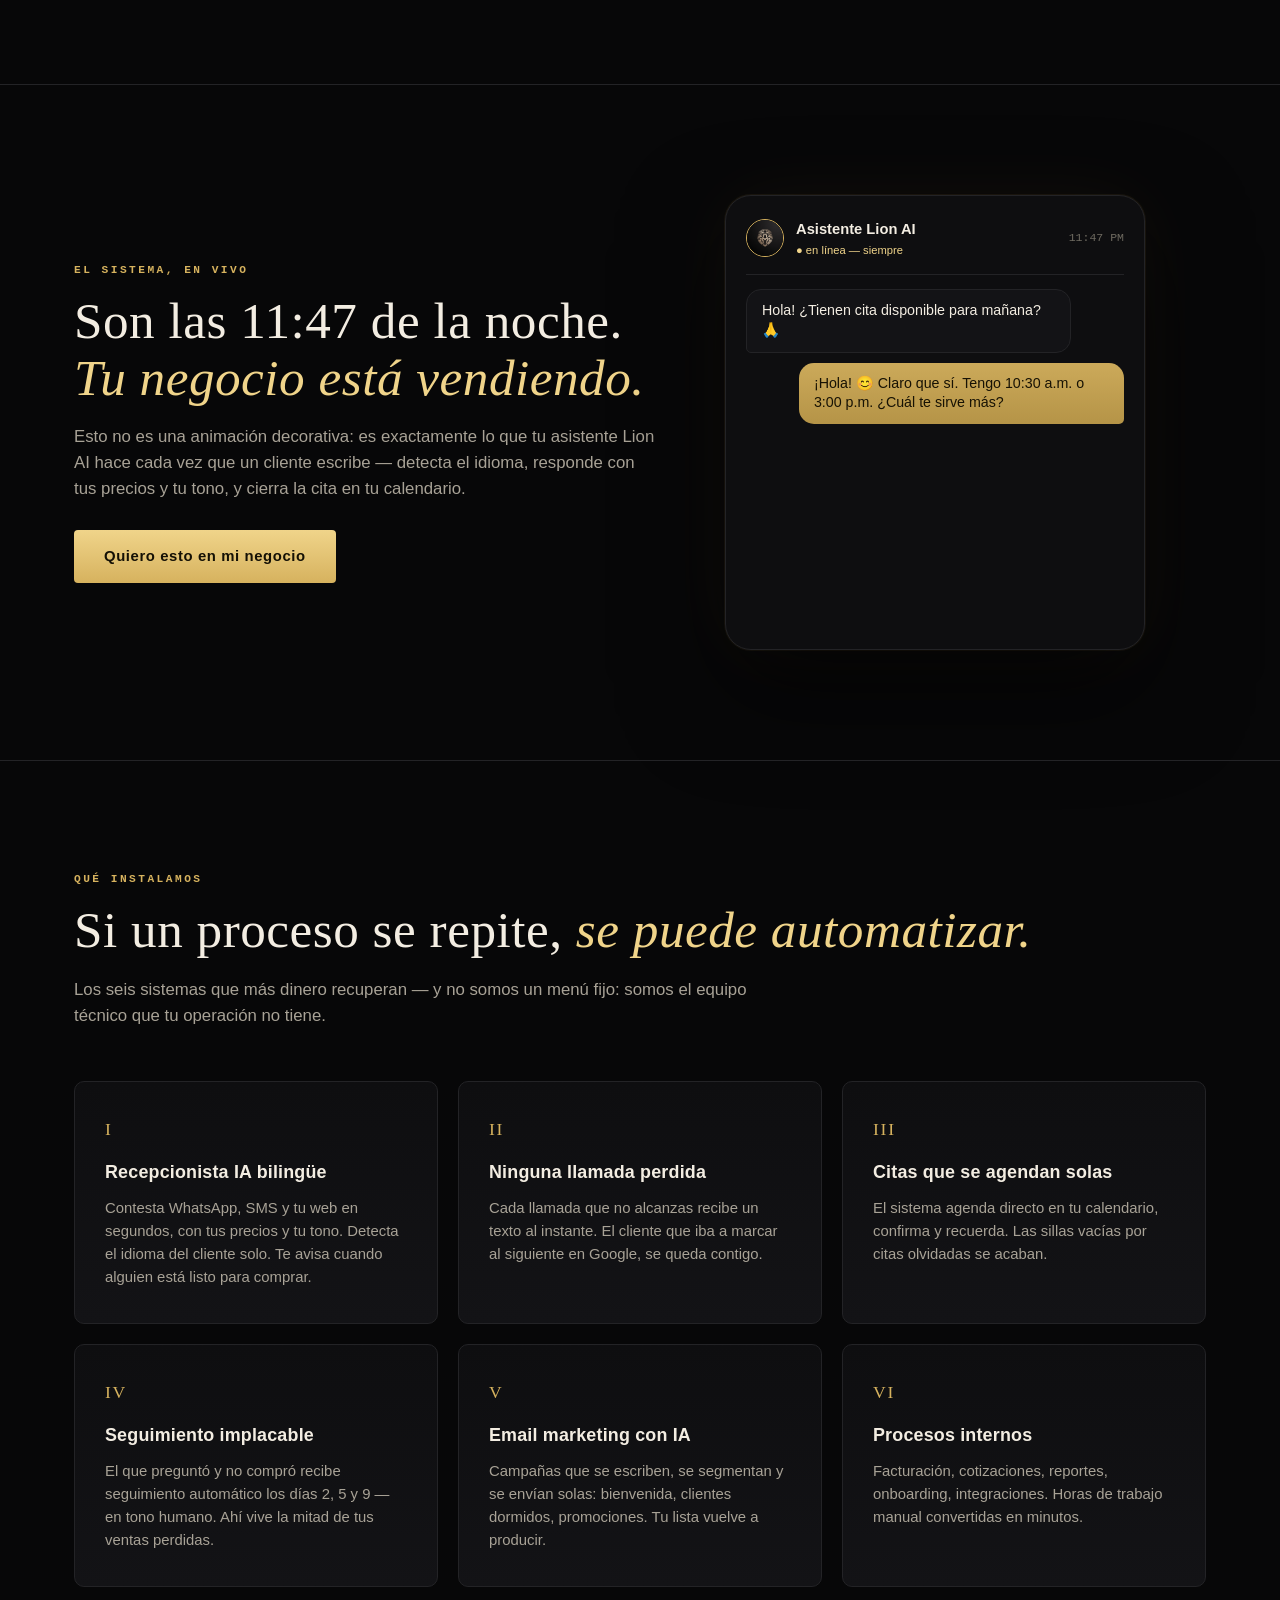
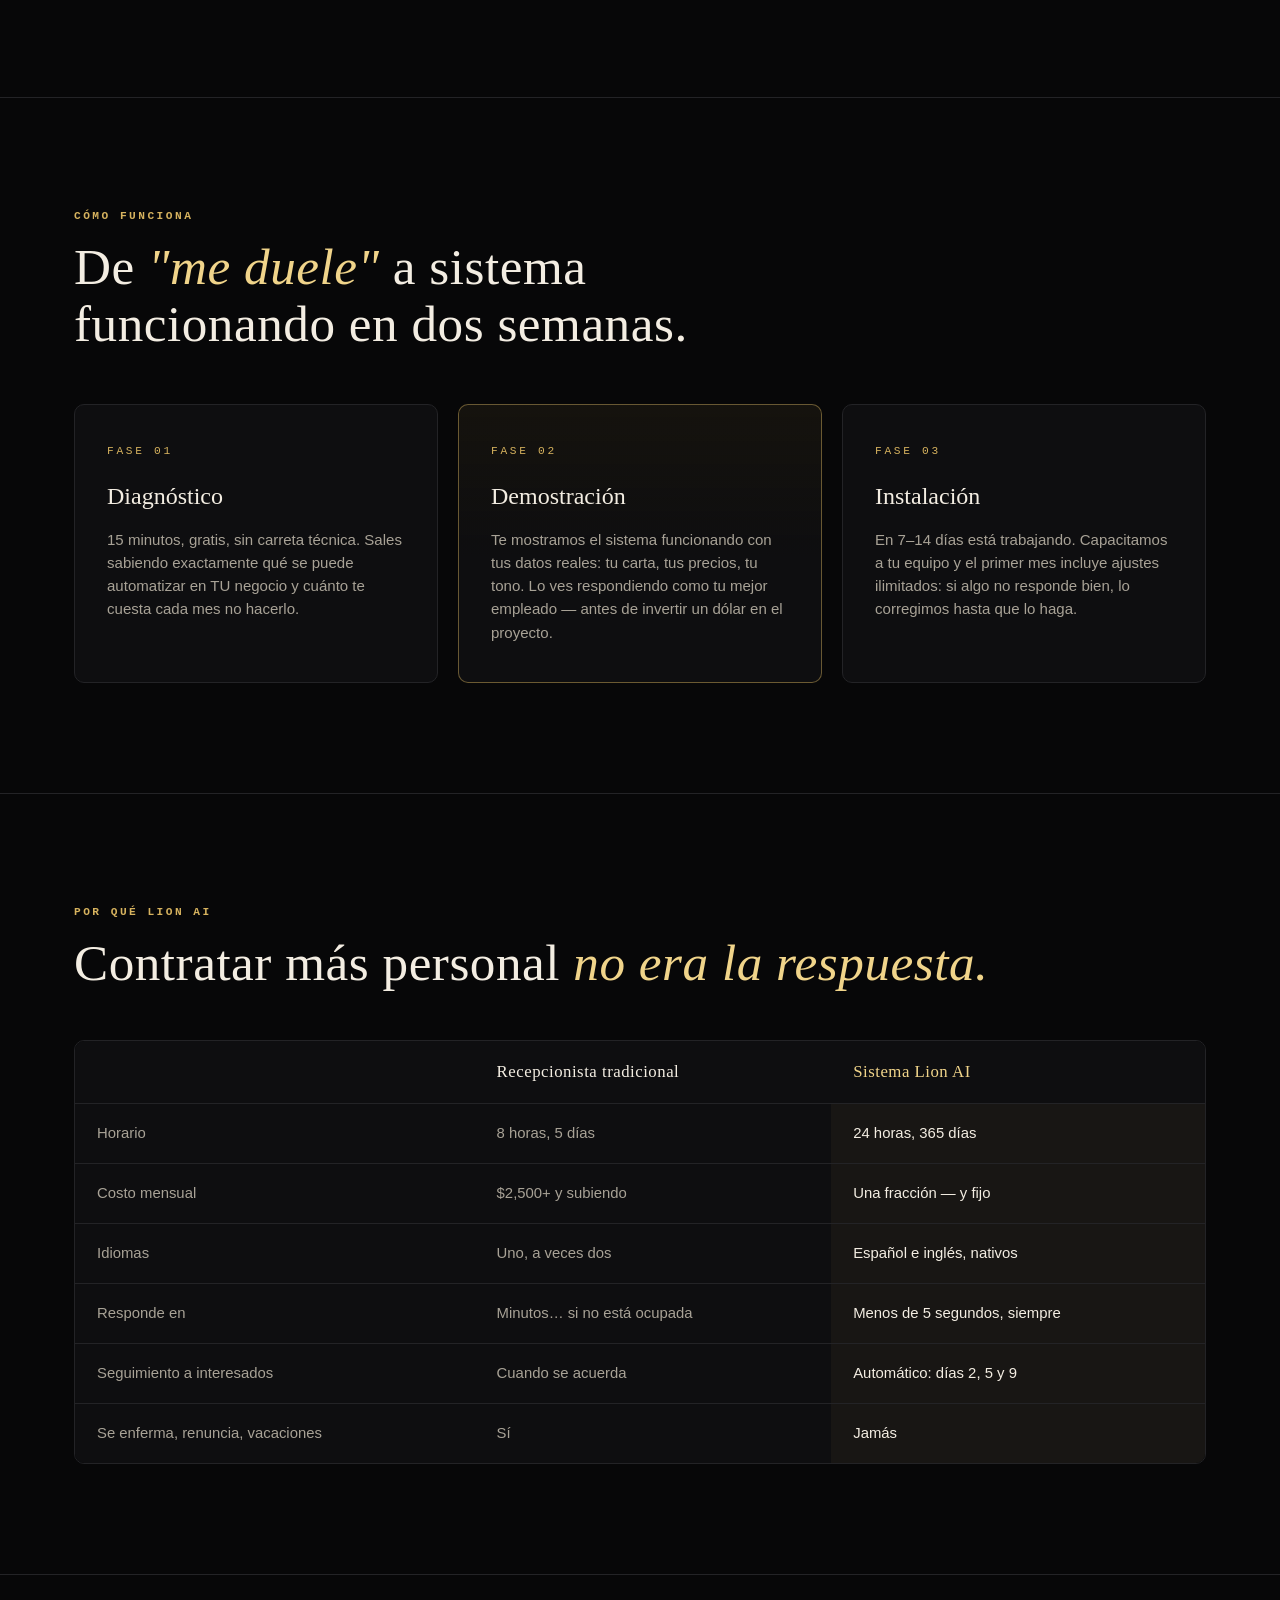
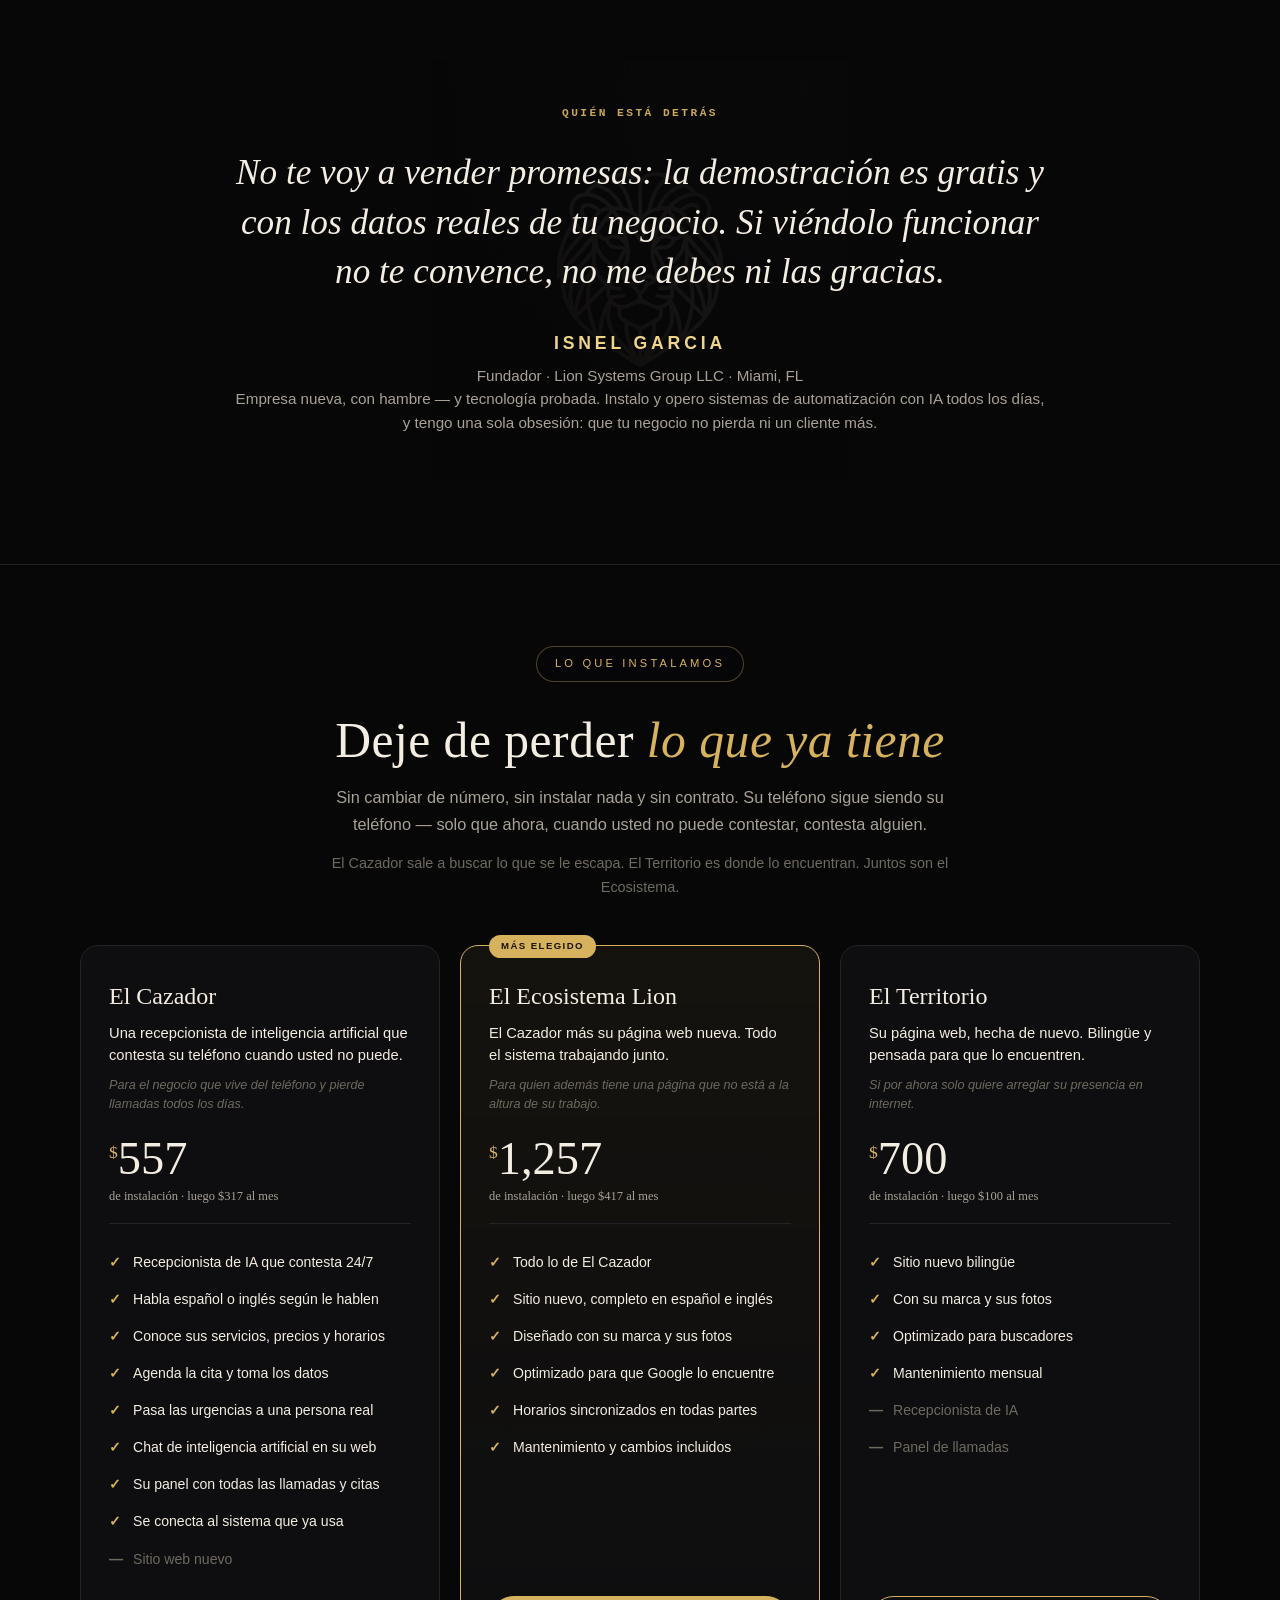
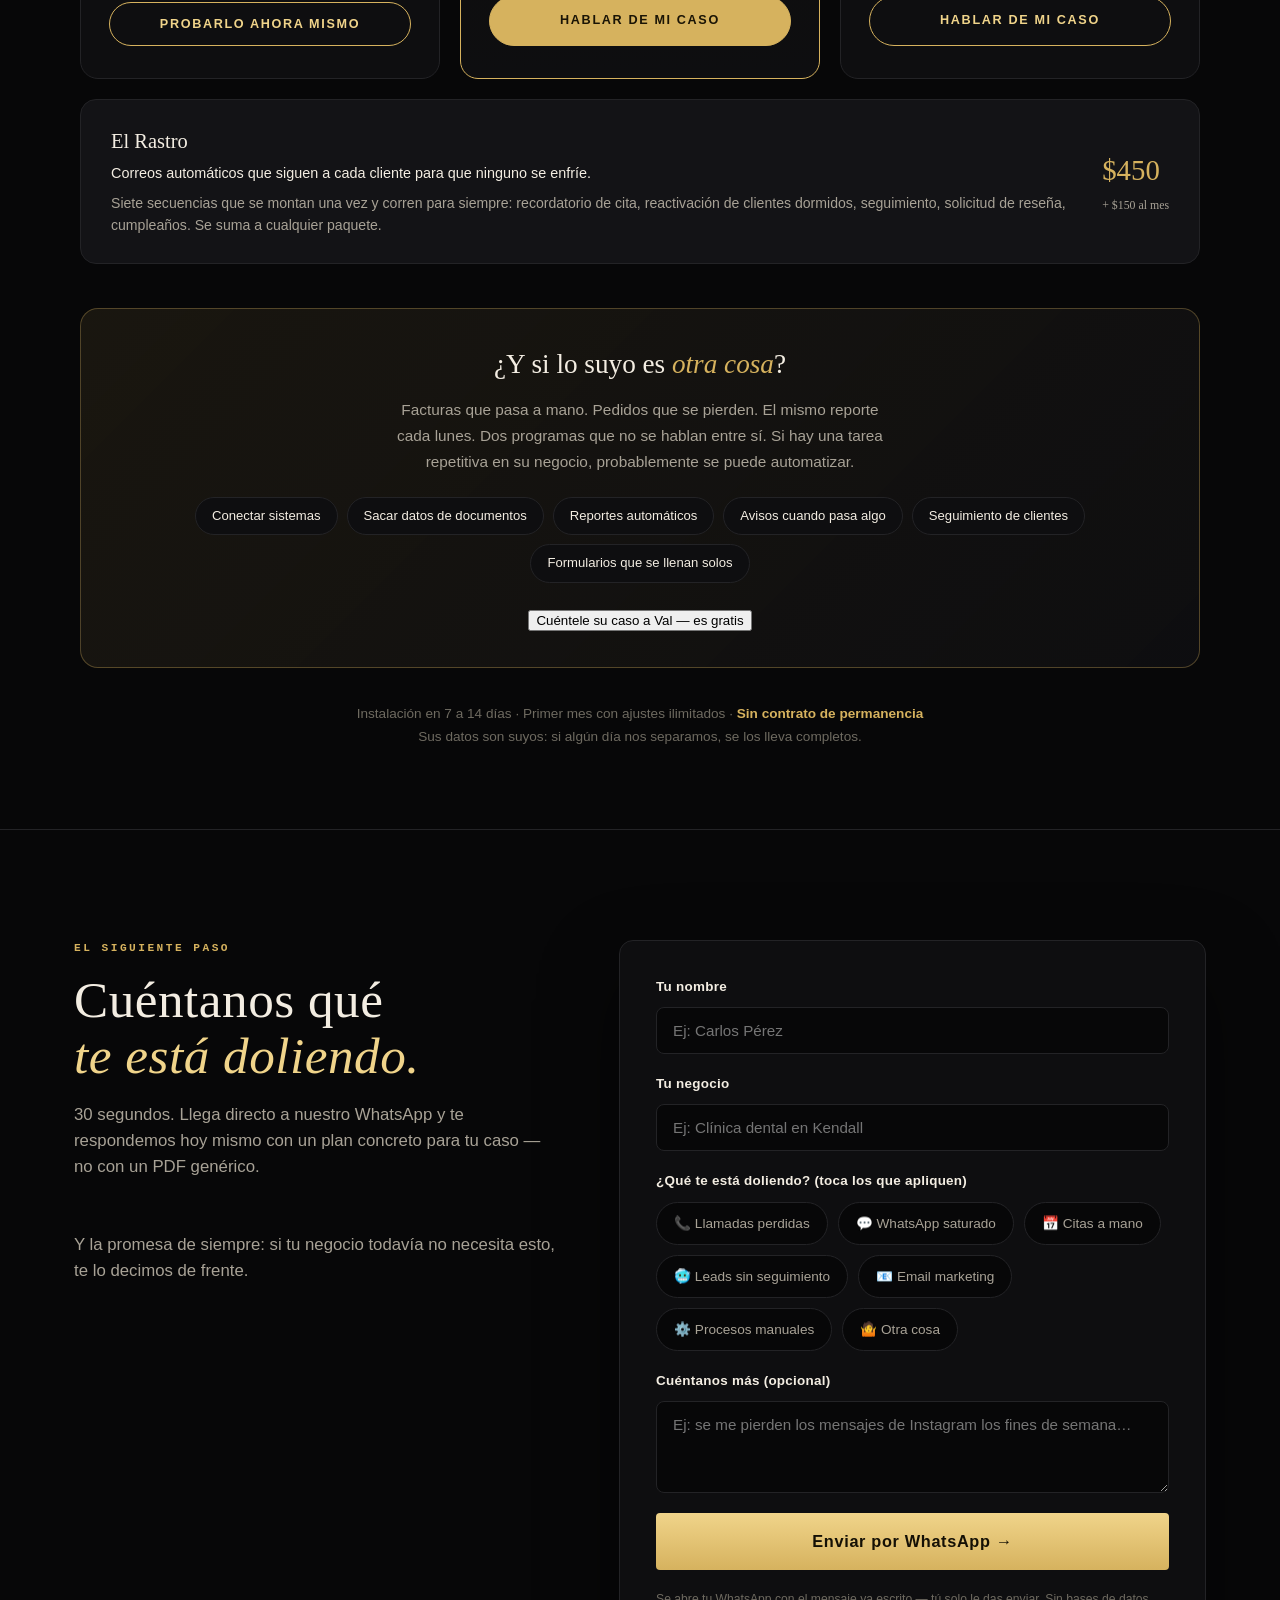
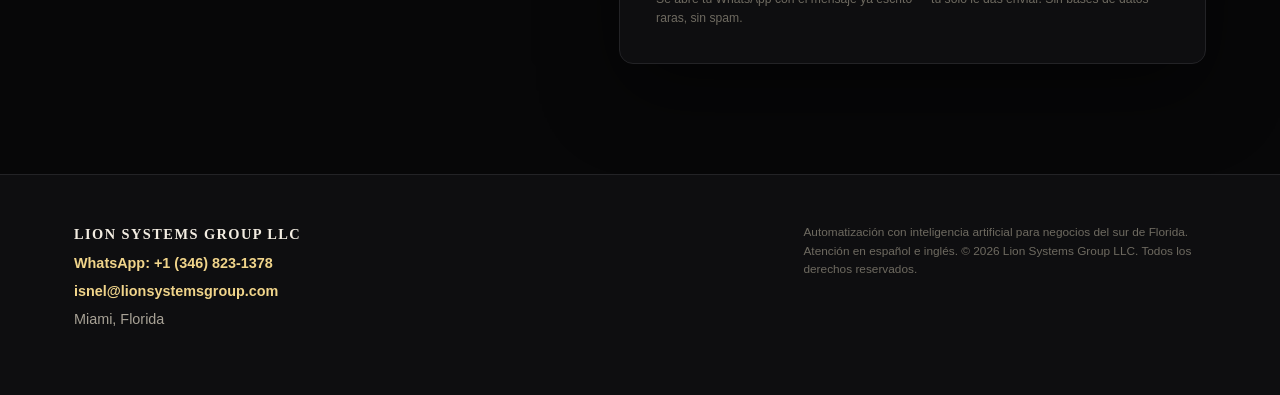
==== commit d6110f05: "Arreglar el bucle de scroll: contener animaciones" ====
--- a/ai/index.html
+++ b/ai/index.html
@@ -18,12 +18,12 @@
     --marfil:#F3EDE2; --humo:#A8A296; --sombra:#6E6A60; --max:1180px;
   }
   * { box-sizing:border-box; margin:0; }
-  html { scroll-behavior:smooth; }
+  html { scroll-behavior:smooth; overflow-x:clip; }
   @media (prefers-reduced-motion: reduce) {
     html { scroll-behavior:auto; }
     *,*::before,*::after { animation:none !important; transition:none !important; }
   }
-  body { background:var(--negro); color:var(--marfil); font-family:"Helvetica Neue",-apple-system,"Segoe UI",Arial,sans-serif; line-height:1.55; font-size:17px; overflow-x:hidden; }
+  body { overflow-x:clip; overflow-anchor:none; background:var(--negro); color:var(--marfil); font-family:"Helvetica Neue",-apple-system,"Segoe UI",Arial,sans-serif; line-height:1.55; font-size:17px; overflow-x:hidden; }
   ::selection { background:var(--oro); color:#141005; }
   .serif { font-family:Didot,"Bodoni 72","Playfair Display",Georgia,serif; font-weight:400; }
   .mono { font-family:ui-monospace,"SF Mono",Menlo,monospace; font-size:.7rem; letter-spacing:.22em; text-transform:uppercase; color:var(--oro); font-weight:600; }
@@ -48,12 +48,12 @@
   @supports (animation-timeline: scroll()) {
     .progreso { animation: crecer linear both; animation-timeline: scroll(root); }
     @keyframes crecer { to { transform:scaleX(1); } }
-    .hero video { animation: heroZoom linear both; animation-timeline: scroll(root); animation-range: 0 100vh; }
+    .hero video { animation: heroZoom linear both; animation-timeline: scroll(root); animation-range: 0 100vh; will-change:transform,opacity; }
     @keyframes heroZoom { to { transform:scale(1.18); opacity:.25; } }
-    .phone { animation: flotar linear both; animation-timeline: view(); animation-range: entry 0% cover 60%; }
-    .card, .stat, .fase { animation: flotarSuave linear both; animation-timeline: view(); animation-range: entry 0% cover 45%; }
-    @keyframes flotar { from { transform:translateY(46px); } to { transform:translateY(-12px); } }
-    @keyframes flotarSuave { from { transform:translateY(30px); } to { transform:translateY(0); } }
+    .phone { animation: flotar linear both; animation-timeline: view(); animation-range: entry 10% cover 40%; will-change:transform; }
+    .card, .stat, .fase { animation: flotarSuave linear both; animation-timeline: view(); animation-range: entry 15% cover 35%; will-change:transform; }
+    @keyframes flotar { from { transform:translateY(24px); } to { transform:translateY(0); } }
+    @keyframes flotarSuave { from { transform:translateY(18px); } to { transform:translateY(0); } }
   }
   @media (prefers-reduced-motion:reduce){ .progreso, .hero video, .fundador .foto img, .phone { animation:none !important; } }
 
@@ -363,6 +363,15 @@
 .pq-auto .ejem span{background:var(--panel);border:1px solid var(--linea);border-radius:99px;
   padding:8px 16px;font-size:.82rem;color:var(--marfil)}
 
+
+/* ═══ estabilidad del scroll ═══ */
+section, .sec-line{ overflow-x:clip }
+.vivo::after,.orbe::after,.orbe::before,.val-orbe::after,.val-orbe::before{ pointer-events:none }
+/* nada de lo que se anima altera el alto del documento */
+.phone,.card,.stat,.fase{ contain:layout }
+@media (prefers-reduced-motion:reduce){
+  .hero video,.phone,.card,.stat,.fase{ animation:none!important; transform:none!important }
+}
 </style>
 </head>
 <body>
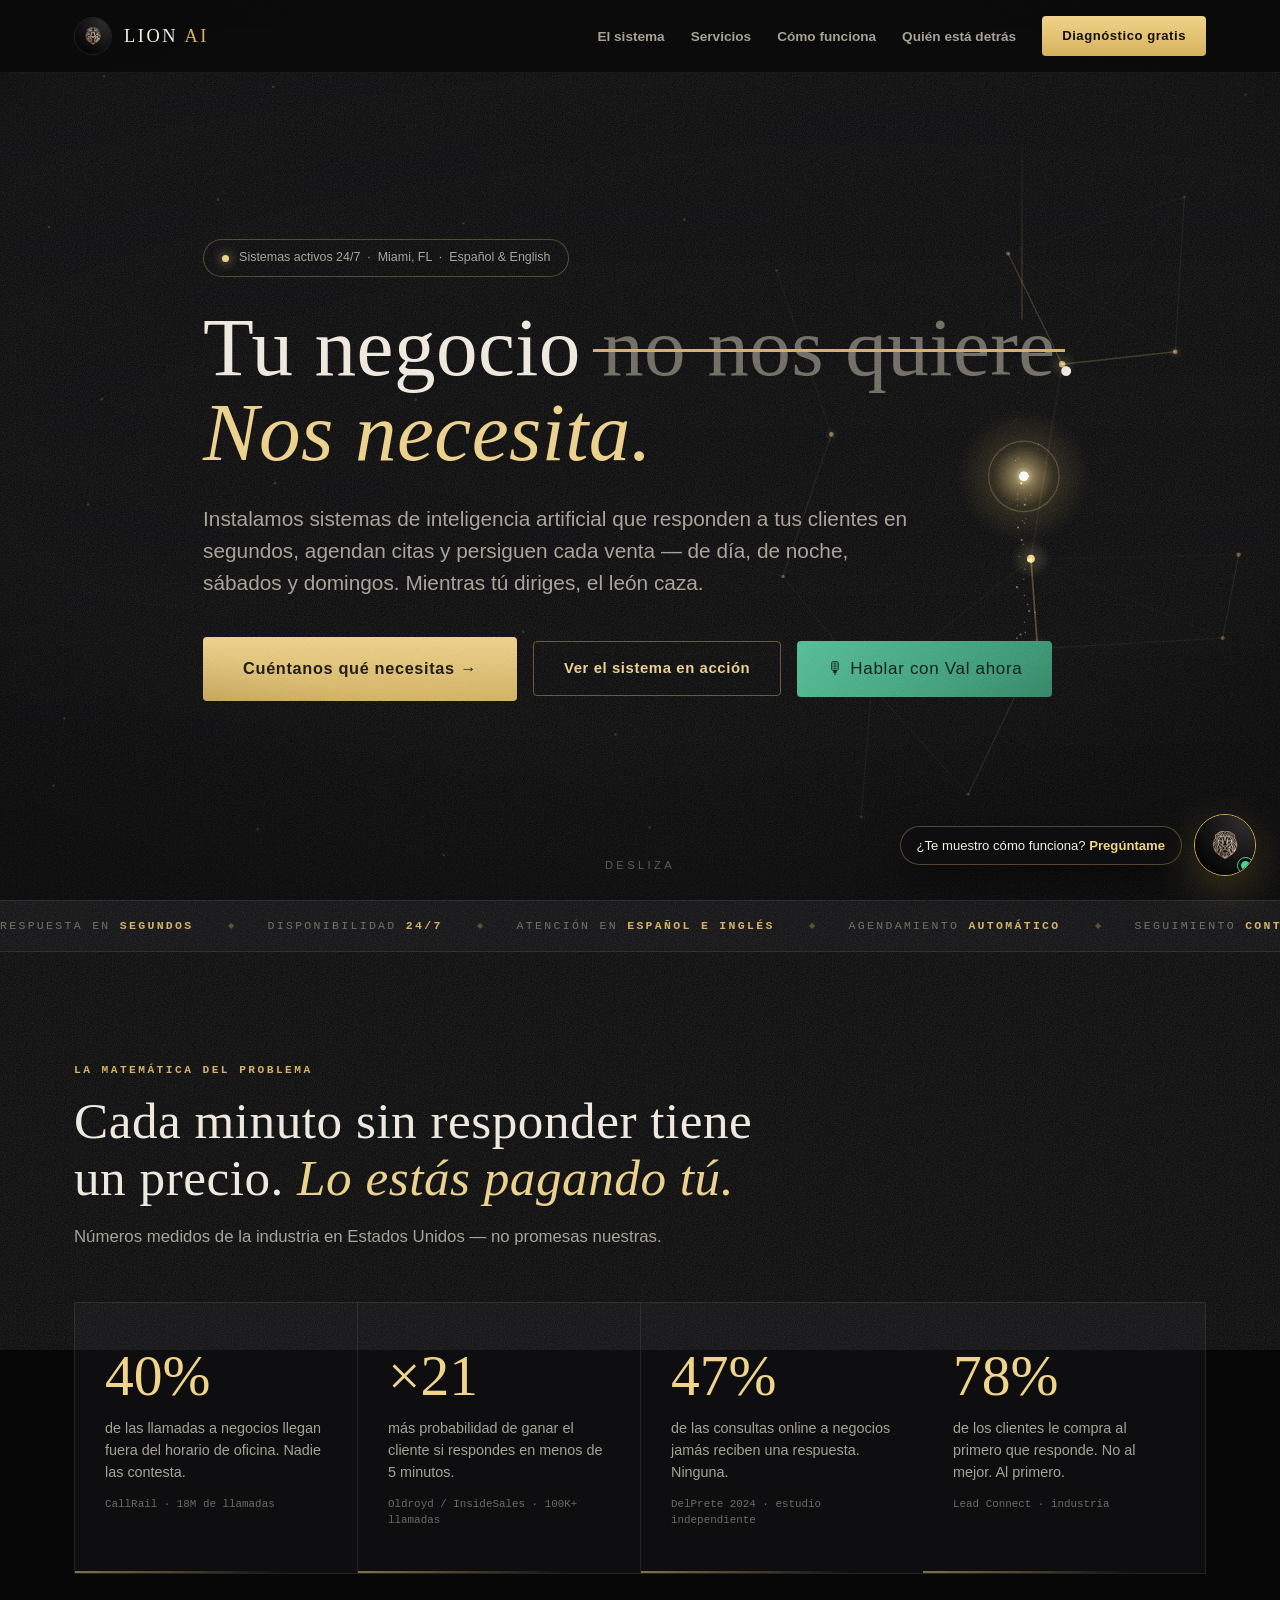
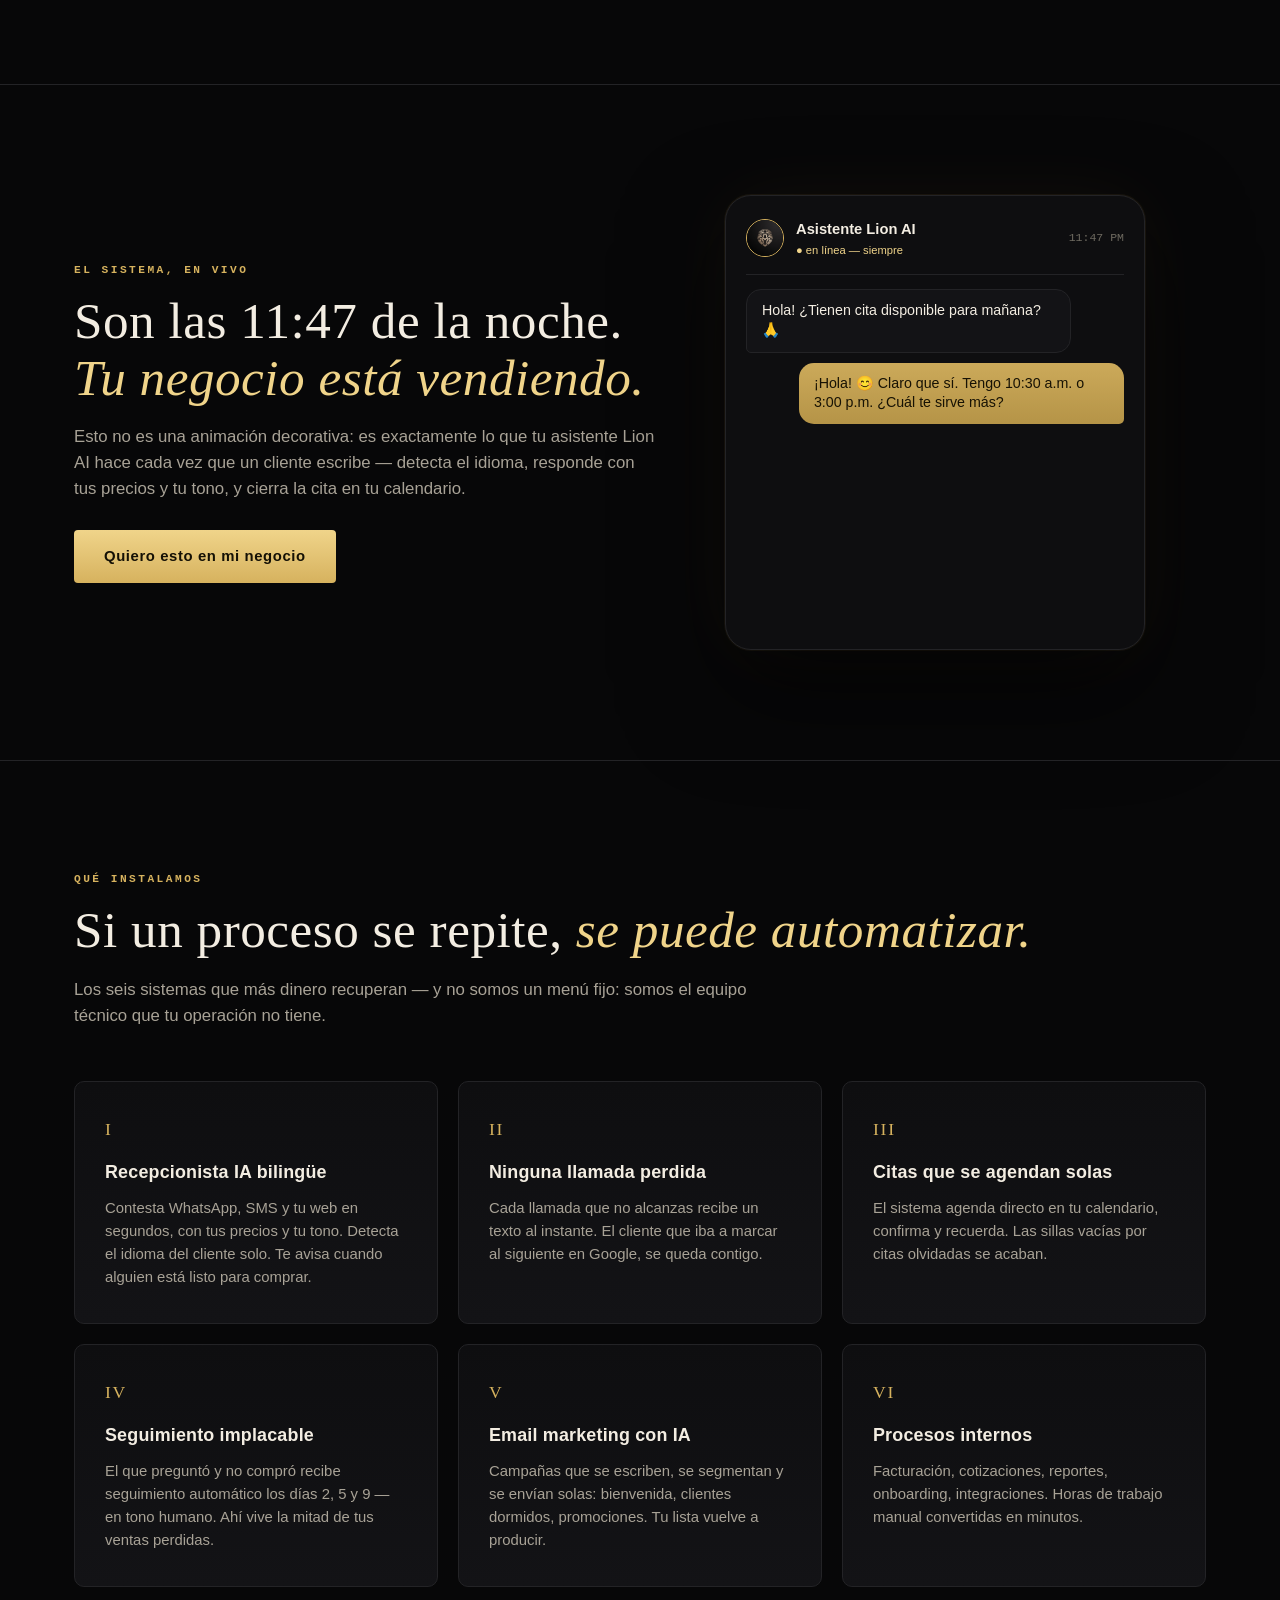
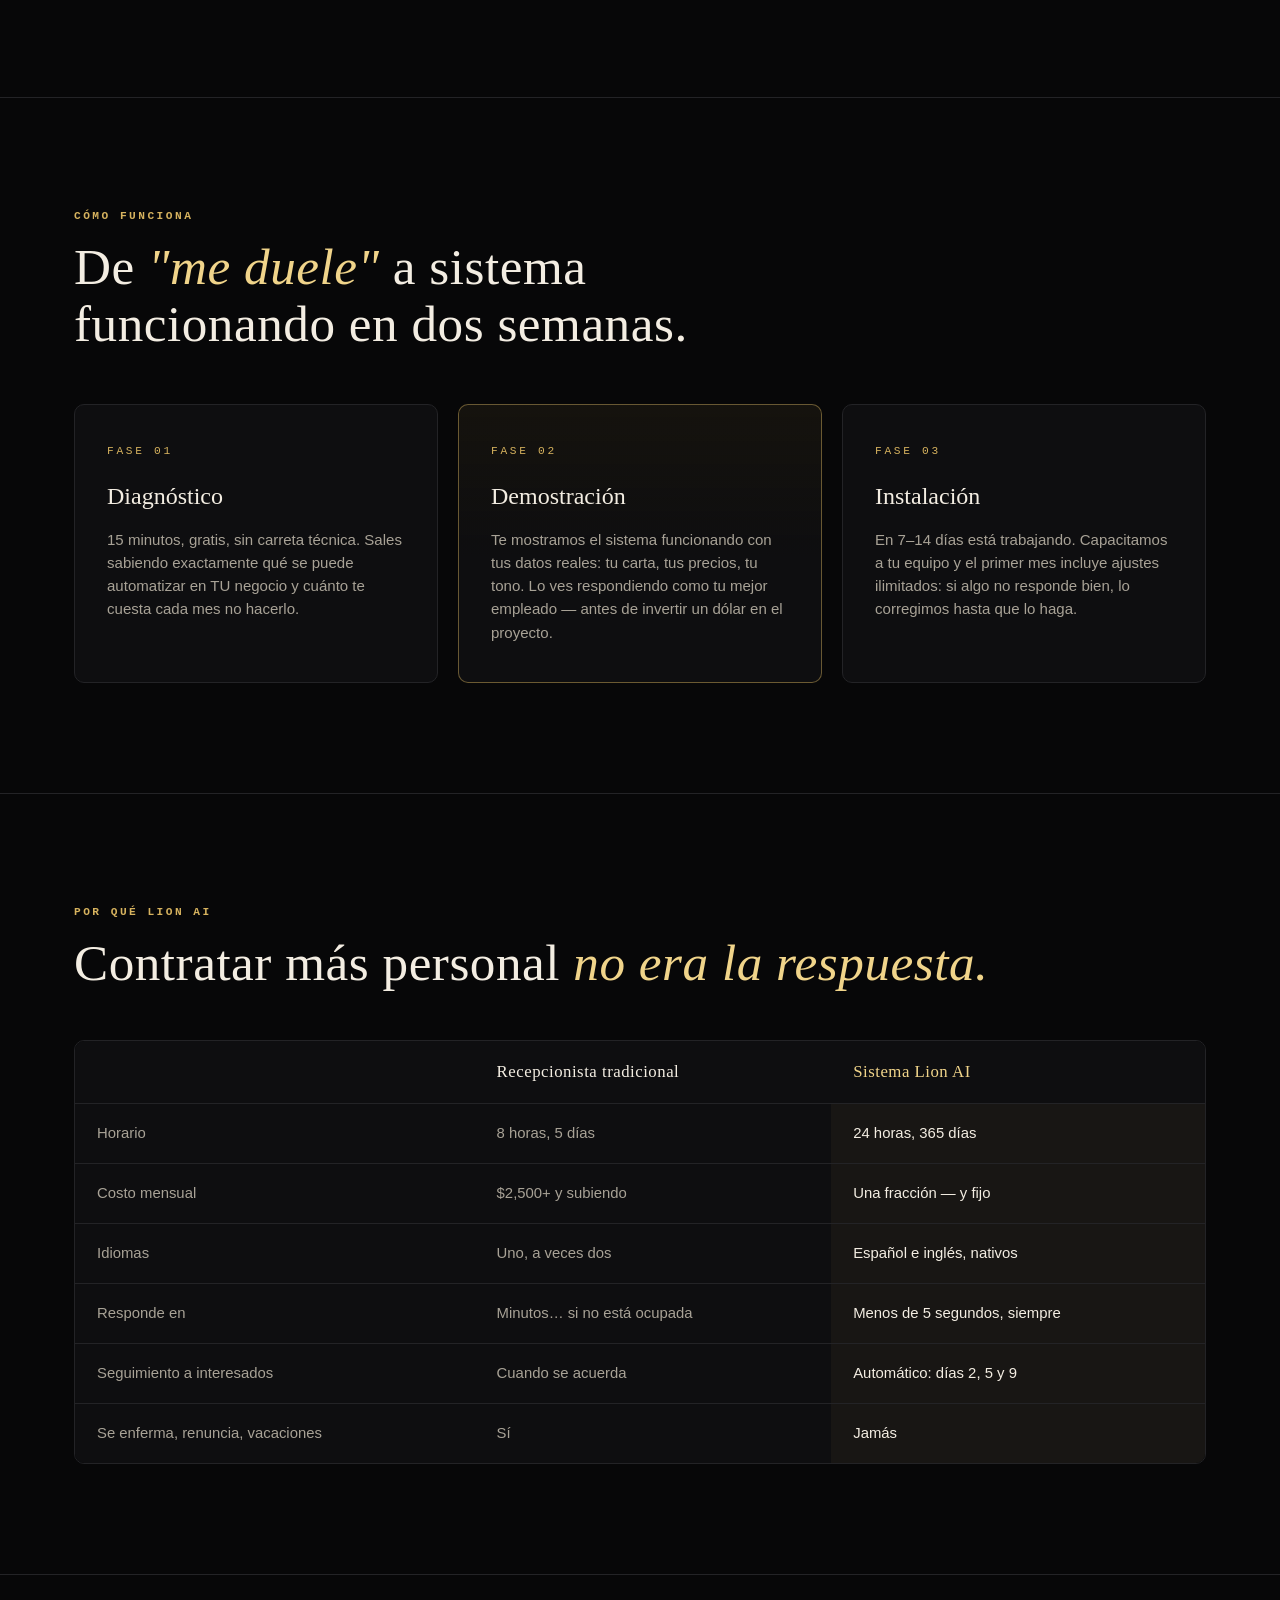
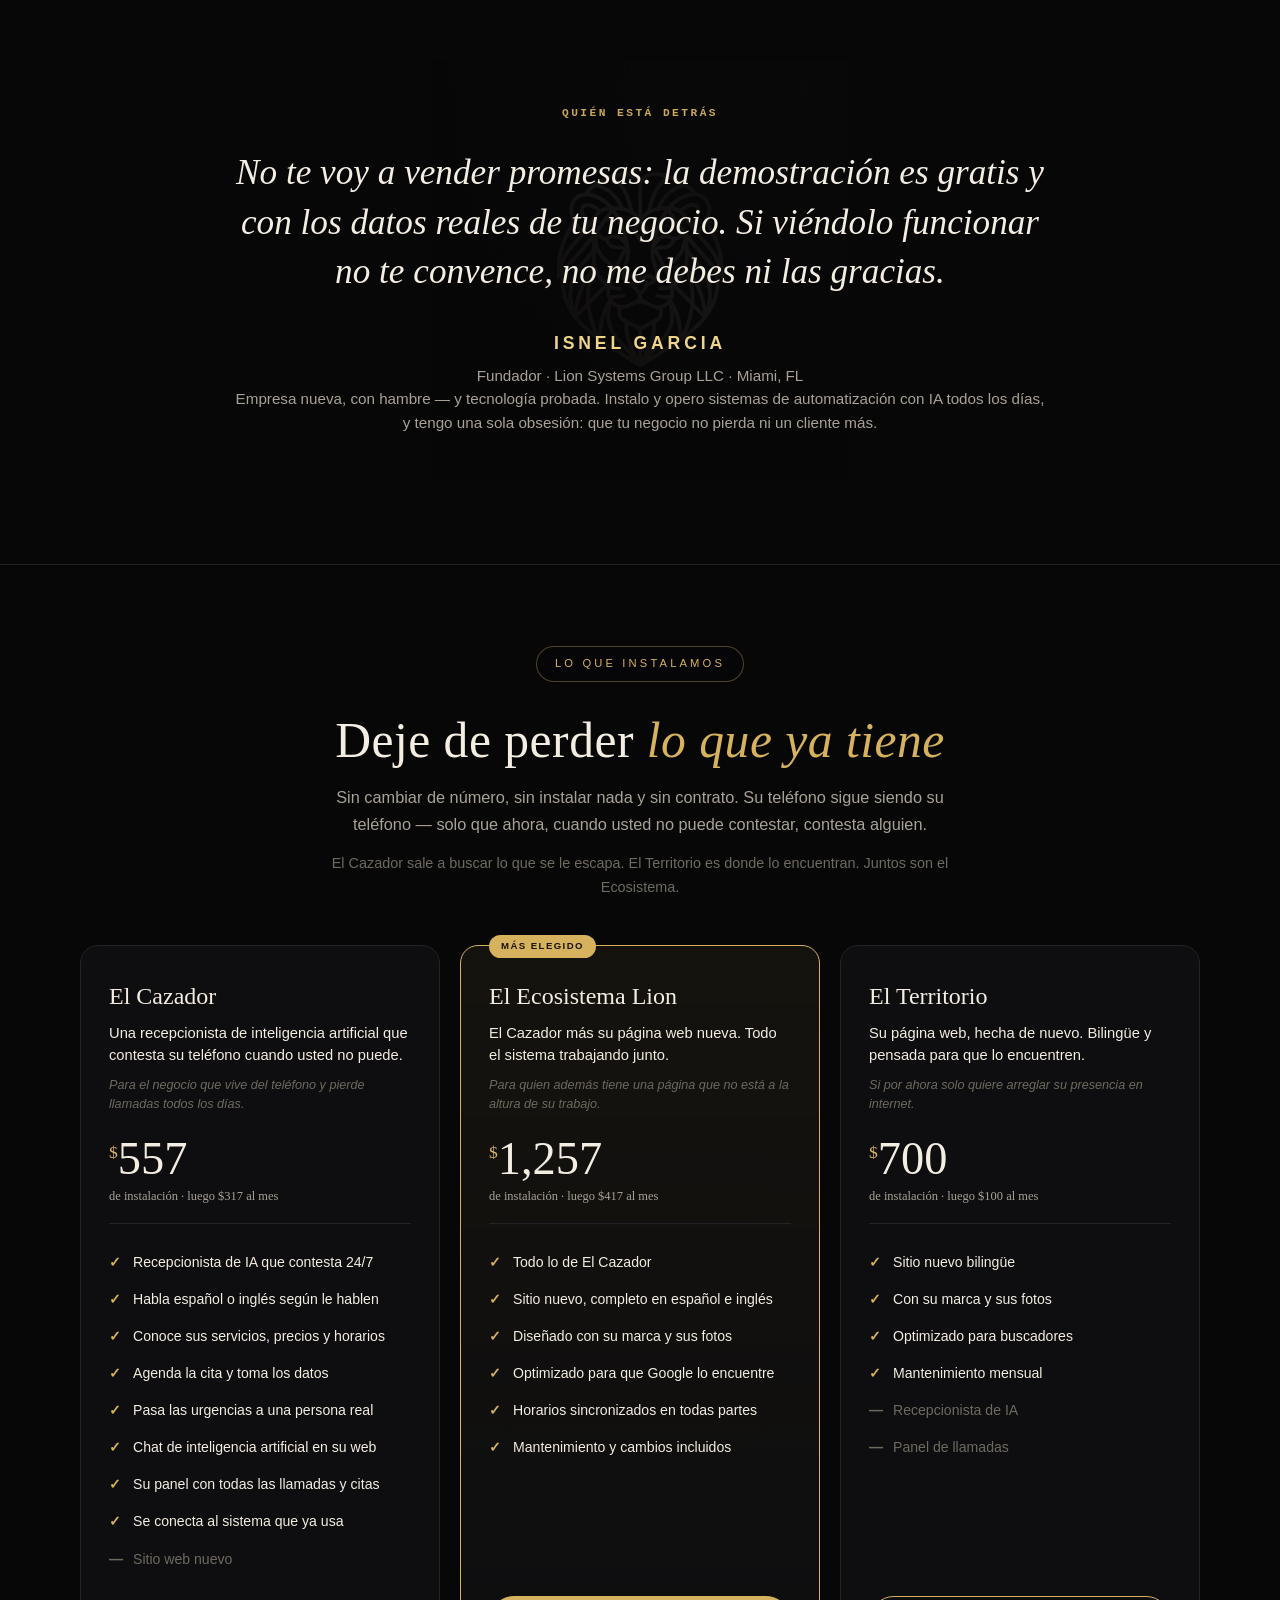
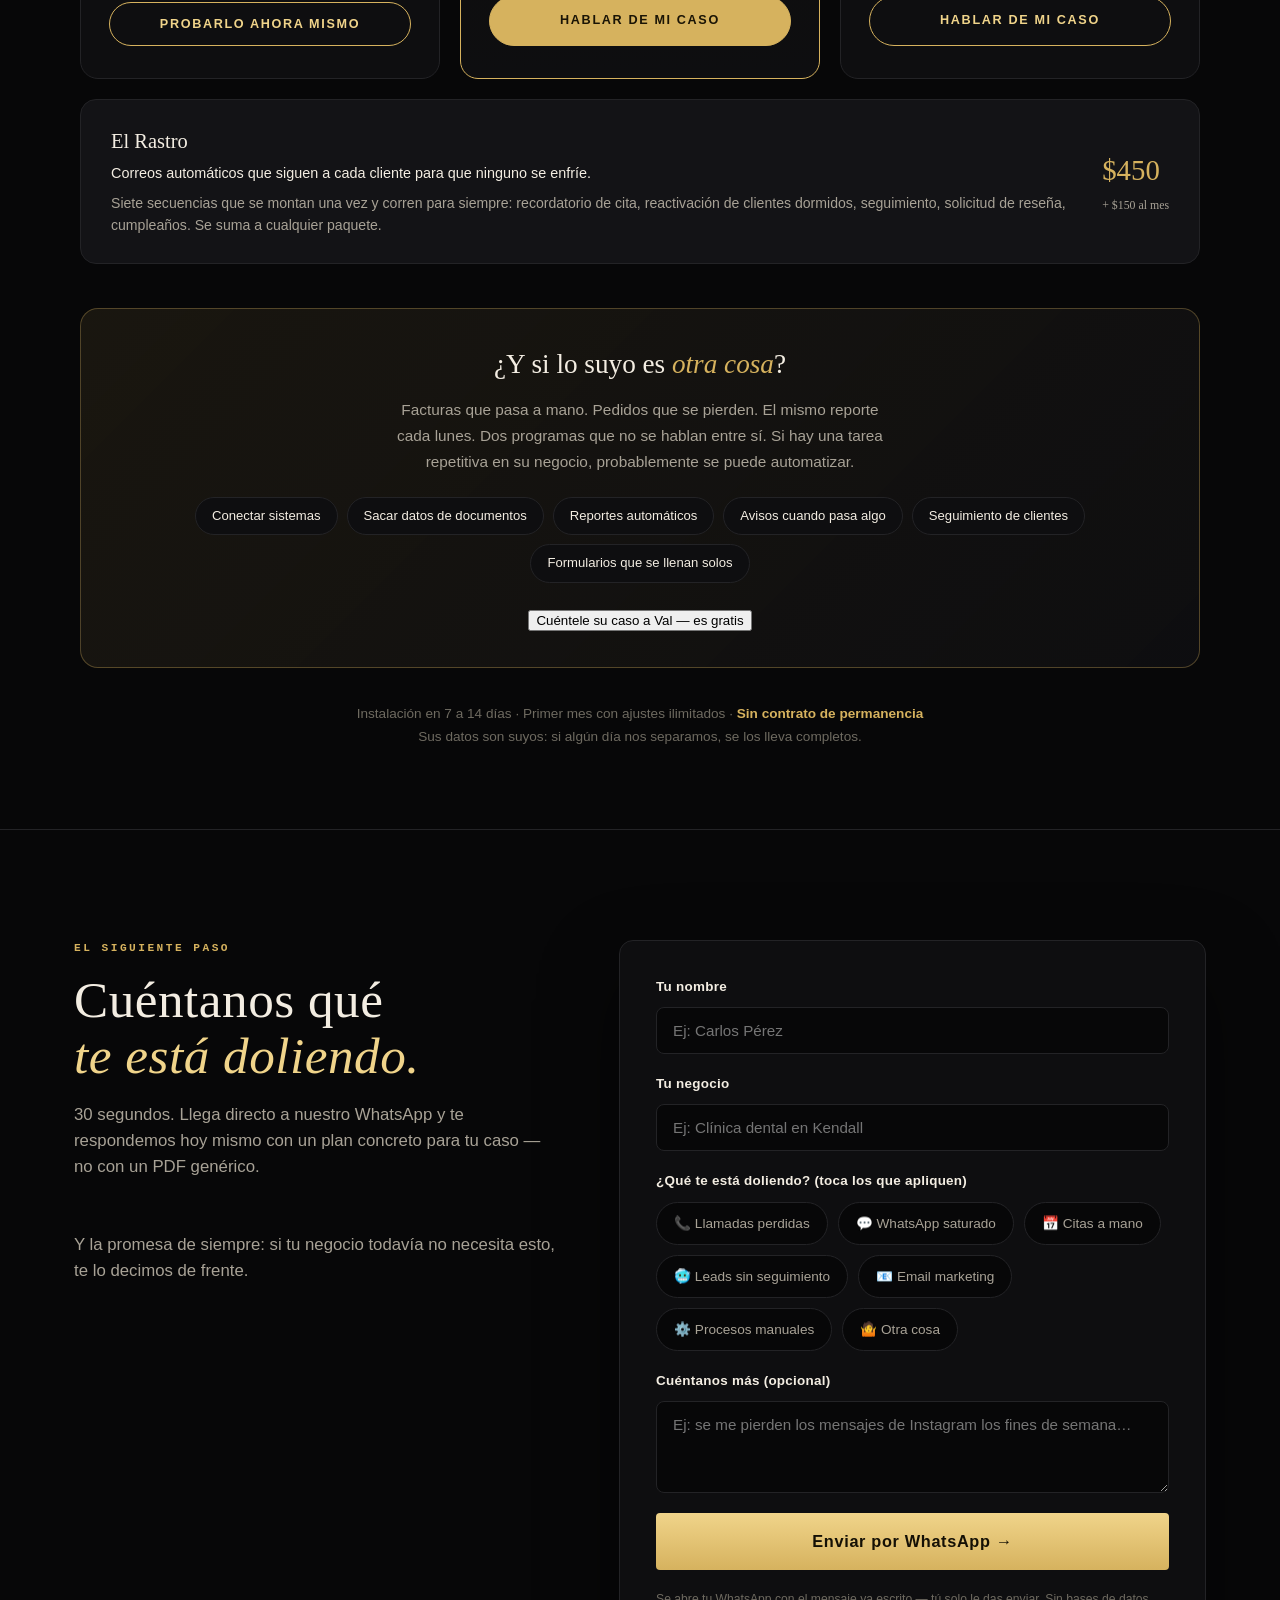
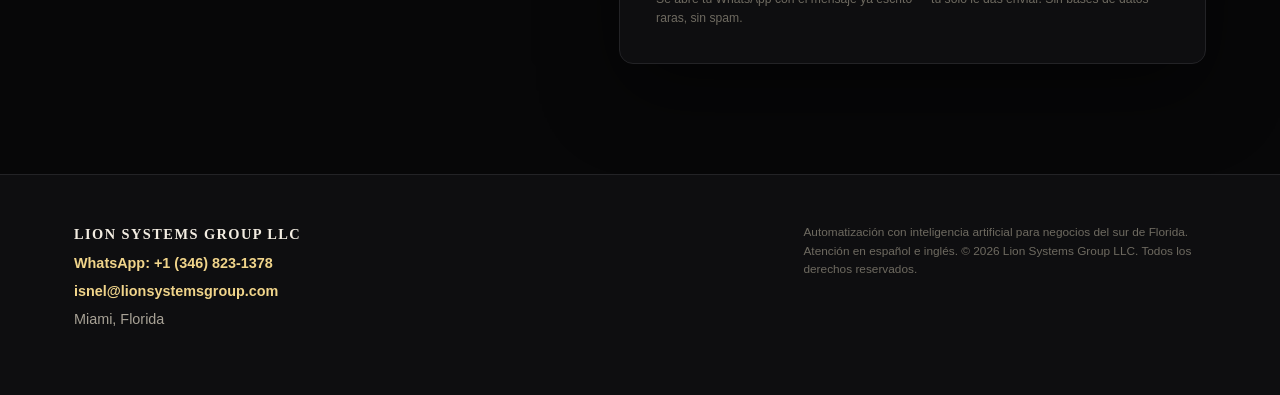
==== commit 14cda500: "Titular: el tachon cubre 'no nos quiere' completo" ====
--- a/ai/index.html
+++ b/ai/index.html
@@ -399,7 +399,7 @@
   <div class="wrap">
     <div class="eyebrow linea-load d1"><i></i> Sistemas activos 24/7 &nbsp;·&nbsp; Miami, FL &nbsp;·&nbsp; Español &amp; English</div>
     <h1 class="serif">
-      <span class="linea-load d2" style="display:block">Tu negocio no <span class="tach">nos quiere</span>.</span>
+      <span class="linea-load d2" style="display:block">Tu negocio <span class="tach">no nos quiere</span>.</span>
       <span class="linea-load d3" style="display:block"><em>Nos necesita.</em></span>
     </h1>
     <p class="lede linea-load d3">Instalamos sistemas de inteligencia artificial que responden a tus clientes en segundos, agendan citas y persiguen cada venta — de día, de noche, sábados y domingos. Mientras tú diriges, el león caza.</p>
